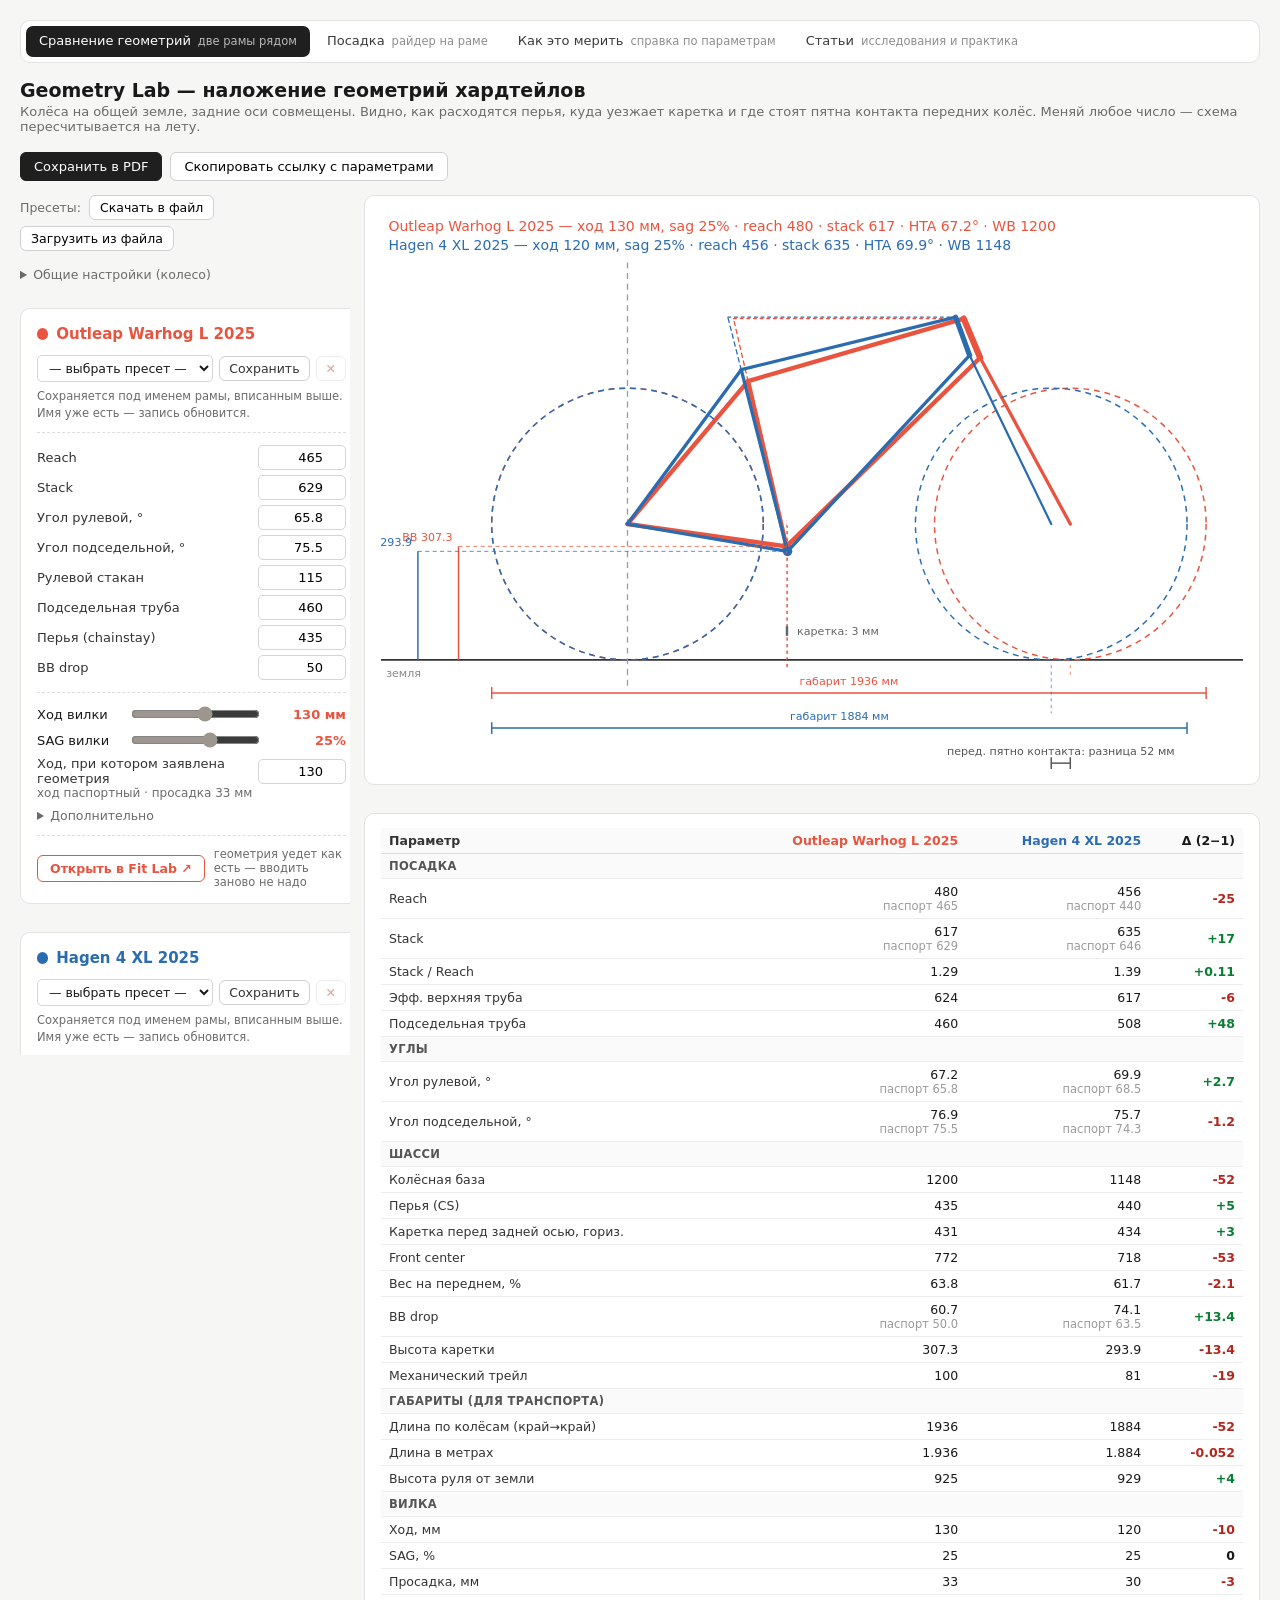
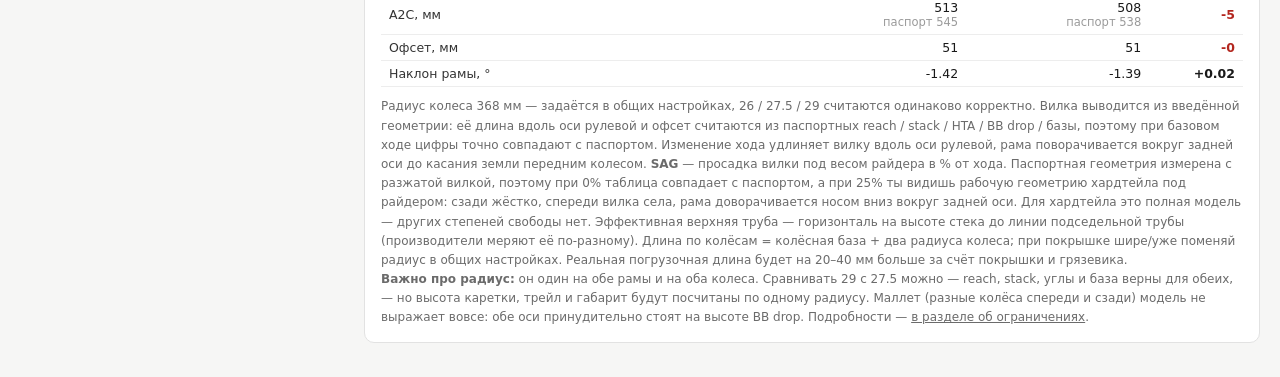
==== index.html @ b97e4235 "Add files via upload добавлен раздел статьи. первая статья — исследование с помощью клода по техника" ====
<!DOCTYPE html>
<html lang="ru">
<head>
<meta charset="utf-8">
<meta name="viewport" content="width=device-width, initial-scale=1">
<title>Geometry Lab — сравнение геометрий</title>
<style>
:root{
  --c1:#e8543f; --c2:#2b6cb0;
  --bd:#e2e2e2; --mut:#6b6b6b;
}
*{box-sizing:border-box}
body{font-family:-apple-system,system-ui,"Segoe UI",sans-serif;margin:0;padding:20px;background:#f6f6f5;color:#191919}
h1{font-size:19px;margin:0 0 3px}
.sub{color:var(--mut);font-size:13px;margin-bottom:18px}
.card{background:#fff;border:1px solid var(--bd);border-radius:10px;padding:14px 16px;margin-bottom:14px}

/* ---- раскладка ----
   <760      всё в одну колонку
   760–1159  две карточки ввода рядом, схема под ними
   >=1160    две панели: ввод слева, схема и таблица справа.
             clamp(330,25%,500) даёт ровно 25% в диапазоне ~1360–2040 px,
             ниже упирается в 330 (минимум для полей ввода), выше — в 500. */
.layout{display:grid;gap:14px;align-items:start}
.panel,.results{display:grid;gap:14px;align-content:start;min-width:0}
.cols{display:grid;grid-template-columns:1fr;gap:14px}
@media(min-width:760px){.cols{grid-template-columns:1fr 1fr}}
@media(min-width:1160px){
  .layout{grid-template-columns:clamp(330px,25%,500px) 1fr}
  .cols{grid-template-columns:1fr}
  .panel{position:sticky;top:20px;max-height:calc(100vh - 40px);overflow-y:auto;scrollbar-width:thin;padding-right:4px}
}
#chart svg{margin:0 auto}

.bikehead{display:flex;align-items:center;gap:8px;margin-bottom:10px}
.dotc{width:12px;height:12px;border-radius:50%}
.bikename{font-weight:650;font-size:15px;border:none;background:transparent;width:100%;padding:2px 0;color:inherit;font-family:inherit}
.bikename:focus{outline:none;border-bottom:1px solid var(--bd)}

.grid{display:grid;grid-template-columns:1fr auto;gap:5px 10px;align-items:center;font-size:13px}
.grid label{color:#333}
.grid input[type=number]{width:88px;padding:4px 7px;border:1px solid #d5d5d5;border-radius:5px;font-size:13px;text-align:right;font-family:inherit}
.grid input:focus{outline:2px solid rgba(0,0,0,.12);border-color:#aaa}

.travel{margin-top:12px;padding-top:11px;border-top:1px dashed #ddd}
.travel .row{display:flex;align-items:center;gap:10px;font-size:13px;margin-bottom:6px}
.travel input[type=range]{flex:1;accent-color:currentColor}
.tval{font-variant-numeric:tabular-nums;font-weight:650;min-width:74px;text-align:right}
.tdelta{font-size:12px;color:var(--mut);min-width:0}

/* ---- строка пресетов (одинаковая на обеих страницах) ---- */
.psbox{margin:0 0 12px;padding-bottom:11px;border-bottom:1px dashed #ddd}
.psrow{display:flex;gap:6px;align-items:center;flex-wrap:wrap}
.psrow select,.psrow .psname{padding:4px 7px;border:1px solid #d5d5d5;border-radius:5px;font-size:12.5px;
  font-family:inherit;background:#fff;color:#191919;min-width:0;flex:1 1 120px}
.psrow select:focus,.psrow .psname:focus{outline:2px solid rgba(0,0,0,.12);border-color:#aaa}
.psrow button{padding:4px 9px;color:#333;flex:0 0 auto}
.psrow .psdel{color:#b3261e;font-weight:600}
.psrow button:disabled,.psrow select:disabled,.psrow input:disabled{opacity:.42;cursor:not-allowed}
.pshint{font-size:11.5px;color:var(--mut);margin-top:6px;line-height:1.45}
.psbar{display:flex;gap:6px;align-items:center;flex-wrap:wrap;font-size:12.5px}
.psbar b{color:var(--mut);font-weight:500;margin-right:2px}
@media print{.psbox,.pshint,.psbar{display:none!important}}

.handoff{margin-top:12px;padding-top:11px;border-top:1px dashed #ddd;display:flex;gap:9px;align-items:center;flex-wrap:wrap}
.handoff .tofit{border-color:currentColor;color:currentColor;background:#fff;font-weight:600;padding:5px 12px}
.handoff .tofit:hover{background:#f4f4f3}
.handoff .hoff{font-size:11.5px;color:var(--mut);flex:1;min-width:0}
@media print{.handoff{display:none!important}}

details{margin-top:8px;font-size:13px}
summary{cursor:pointer;color:var(--mut);font-size:12.5px;user-select:none}
details .grid{margin-top:8px}

.presets{display:flex;gap:6px;flex-wrap:wrap;align-items:center;font-size:12.5px}
.presets b{color:var(--mut);font-weight:500;margin-right:2px}
button{font-family:inherit;font-size:12.5px;padding:4px 10px;border:1px solid #d0d0d0;background:#fff;border-radius:6px;cursor:pointer}
button:hover{background:#f2f2f2}

svg{width:100%;height:auto;display:block}

table{border-collapse:collapse;font-size:12.5px;width:100%;font-variant-numeric:tabular-nums}
th,td{border-bottom:1px solid #ededed;padding:5px 8px;text-align:right}
th:first-child,td:first-child{text-align:left;color:#333}
thead th{background:#fafafa;border-bottom:1px solid #ddd;font-weight:600}
.grp td{background:#fafafa;font-weight:600;text-align:left;color:#555;font-size:11.5px;letter-spacing:.03em;text-transform:uppercase}
.spec{color:#9a9a9a;font-size:11.5px}
.pos{color:#0a7d33}.neg{color:#b3261e}
.dcol{font-weight:600}
.note{font-size:12px;color:var(--mut);line-height:1.6;margin-top:10px}

.toolbar{display:flex;gap:8px;align-items:center;flex-wrap:wrap;margin:0 0 14px}
.toolbar button{padding:6px 13px;font-size:13px}
.toolbar .primary{background:#1f1f1f;color:#fff;border-color:#1f1f1f}
.toolbar .primary:hover{background:#333}
.toolbar .ok{color:#0a7d33;font-size:12.5px}
.printonly{display:none}

@media print{
  @page{ size:A4 landscape; margin:10mm }
  body{padding:0;background:#fff;font-size:11px}
  .toolbar,.presets,#inputs,details,.warn{display:none !important}
  .printonly{display:block}
  .layout{display:block}
  .panel{position:static;max-height:none;overflow:visible}
  #chart svg{max-width:100% !important}
  .card{border:none;padding:0;margin:0 0 10px;box-shadow:none}
  h1{font-size:15px}
  .sub{font-size:10px;margin-bottom:8px}
  #chart{page-break-inside:avoid}
  table{font-size:9.5px;page-break-inside:auto}
  tr{page-break-inside:avoid}
  thead{display:table-header-group}
  .note{font-size:8.5px}
  .prturl{font-size:8px;color:#999;word-break:break-all;margin-top:6px}
}
.warn{font-size:12.5px;color:#8a5a00;background:#fff8e6;border:1px solid #f0dfae;border-radius:6px;padding:8px 10px;margin-top:10px;display:none}

/* ---- общая навигация (одинаковая на всех трёх страницах) ---- */
.nav{display:flex;gap:4px;flex-wrap:wrap;align-items:center;background:#fff;border:1px solid var(--bd);
     border-radius:10px;padding:5px;margin:0 0 16px}
.nav a{display:flex;align-items:baseline;gap:7px;text-decoration:none;color:#3a3a3a;font-size:13px;
       padding:7px 13px;border-radius:7px;line-height:1.3;white-space:nowrap}
.nav a:hover{background:#f0f0ef}
.nav a[aria-current]{background:#1f1f1f;color:#fff}
.nav a[aria-current]:hover{background:#1f1f1f}
.nav a .nsub{font-size:11.5px;color:#8d8d8d}
.nav a[aria-current] .nsub{color:#b9b9b9}
@media(max-width:600px){.nav a .nsub{display:none}}
@media print{.nav{display:none!important}}
</style>

<script>
/* Отключить аналитику для себя: открыть любую страницу с #toggle-goatcounter.
   Обрабатываем здесь, а не в count.js: наши страницы переписывают хеш своим
   состоянием раньше, чем успевает догрузиться асинхронный count.js, и его
   собственная проверка переключателя до хеша уже не доживает. */
(function(){
  if (location.hash !== '#toggle-goatcounter') return;
  var off;
  try{
    off = localStorage.getItem('skipgc') !== 't';
    if (off) localStorage.setItem('skipgc','t'); else localStorage.removeItem('skipgc');
  }catch(e){ return; }
  try{ history.replaceState(null,'',location.pathname+location.search); }catch(e){ location.hash=''; }
  alert('Аналитика в этом браузере ' + (off ? 'ВЫКЛЮЧЕНА' : 'ВКЛЮЧЕНА') + '.');
})();
</script>
</head>
<body>

<nav class="nav">
  <a href="index.html" aria-current="page">Сравнение геометрий <span class="nsub">две рамы рядом</span></a>
  <a href="fit-lab.html">Посадка <span class="nsub">райдер на раме</span></a>
  <a href="help.html">Как это мерить <span class="nsub">справка по параметрам</span></a>
  <a href="articles.html">Статьи <span class="nsub">исследования и практика</span></a>
</nav>

<h1>Geometry Lab — наложение геометрий хардтейлов</h1>
<div class="sub">Колёса на общей земле, задние оси совмещены. Видно, как расходятся перья, куда уезжает каретка и где стоят пятна контакта передних колёс. Меняй любое число — схема пересчитывается на лету.</div>

<div class="toolbar">
  <button class="primary" onclick="doPrint()">Сохранить в PDF</button>
  <button onclick="copyLink()">Скопировать ссылку с параметрами</button>
  <span class="ok" id="copyok" style="visibility:hidden">ссылка скопирована</span>
</div>

<div class="printonly" id="printhead"></div>

<div class="layout">
<aside class="panel">

<div class="presets">
  <div class="psbar">
    <b>Пресеты:</b>
    <button onclick="psExport()">Скачать в файл</button>
    <button onclick="document.getElementById('psfile').click()">Загрузить из файла</button>
    <input type="file" id="psfile" accept=".json,application/json" style="display:none"
           onchange="if(this.files[0])psImport(this.files[0]);this.value=''">
    <span class="ok" id="psok" style="visibility:hidden"></span>
  </div>
</div>

<div class="cols" id="inputs"></div>

</aside>
<main class="results">

<div class="card"><div id="chart"></div></div>

<div class="card">
  <div id="table"></div>
  <div class="warn" id="warn"></div>
  <div class="note" id="note"></div>
</div>

</main>
</div>

<script>
/* Событие в GoatCounter. Скрипт грузится async и может не загрузиться вовсе
   (блокировщик), поэтому вызов всегда защищён и молча ничего не делает.
   no_session — чтобы считался каждый клик, а не первый за сессию. */
function track(name){
  try{
    if(window.goatcounter && window.goatcounter.count)
      window.goatcounter.count({path:name, event:true, no_session:true});
  }catch(e){}
}

/* ================= модель ================= */
const rad = d => d*Math.PI/180, deg = r => r*180/Math.PI;
const V = {
  add:(a,b)=>[a[0]+b[0],a[1]+b[1]],
  sub:(a,b)=>[a[0]-b[0],a[1]-b[1]],
  mul:(a,k)=>[a[0]*k,a[1]*k],
  len:a=>Math.hypot(a[0],a[1]),
  rot:(a,t)=>[a[0]*Math.cos(t)-a[1]*Math.sin(t), a[0]*Math.sin(t)+a[1]*Math.cos(t)]
};

const PRESETS = {
  B1:{name:"Outleap Warhog L 2025", reach:465, stack:629, hta:65.8, sta:75.5, ht:115, st:460, cs:435, bbDrop:50,  wb:1213, offset:null, travelRef:130, travel:130, sag:25, forkA2C:null, forkA2Cnew:null, forkOffsetNew:null},
  B2:{name:"Hagen 4 XL 2025",       reach:440, stack:645.5, hta:68.5, sta:74.3, ht:110, st:508, cs:440, bbDrop:63.5, wb:1159, offset:null, travelRef:120, travel:120, sag:25, forkA2C:null, forkA2Cnew:null, forkOffsetNew:null}
};

const state = {
  bikes:[ {...PRESETS.B1}, {...PRESETS.B2} ],
  wheelR: 368,          // радиус колеса 29" x 2.4
};

/*
  solve(b): строит раму по паспортным числам, затем пересчитывает под текущий ход вилки.
  Логика:
   1. Паспортная рама в системе каретки (BB = 0,0), передняя ось на высоте bbDrop.
   2. Из паспортных точек выводим фактическую вилку: составляющую вдоль оси рулевой (d)
      и офсет (o). Так мы не зависим от того, какую вилку ставил производитель.
   3. Изменение хода на Δ удлиняет вилку ВДОЛЬ оси рулевой: d' = d + Δ. Офсет не меняется.
   4. Поворачиваем всю раму вокруг задней оси так, чтобы передняя ось снова оказалась
      на той же высоте — то есть оба колеса стоят на земле.
   5. Из повёрнутых точек читаем фактические reach/stack/углы/drop.
*/
function solve(b){
  const hta = rad(b.hta), sta = rad(b.sta);
  const BB   = [0,0];
  const htTop= [b.reach, b.stack];
  const u    = [Math.cos(hta), -Math.sin(hta)];   // вниз-вперёд вдоль оси рулевой
  const p    = [Math.sin(hta),  Math.cos(hta)];   // перпендикуляр вперёд (офсет)
  const htBot= V.add(htTop, V.mul(u, b.ht));
  const rear = [-Math.sqrt(Math.max(b.cs*b.cs - b.bbDrop*b.bbDrop, 1)), b.bbDrop];
  const stTop= [-b.st*Math.cos(sta), b.st*Math.sin(sta)];

  // Паспортная передняя ось всегда лежит на высоте bbDrop (оба колеса на земле).
  // Не хватает одного числа: либо колёсная база, либо офсет вилки.
  //  - задана база  -> офсет выводим из неё;
  //  - базы нет     -> берём офсет (по умолчанию 44) и выводим базу.
  let front, dRef, oRef;
  if (b.wb) {
    front = [b.wb + rear[0], b.bbDrop];
    const fk = V.sub(front, htBot);
    dRef = fk[0]*u[0] + fk[1]*u[1];
    oRef = fk[0]*p[0] + fk[1]*p[1];
  } else {
    oRef = (b.offset!=null ? b.offset : 44);
    dRef = (b.bbDrop - htBot[1] - oRef*p[1]) / u[1];
    front = V.add(htBot, V.add(V.mul(u,dRef), V.mul(p,oRef)));
  }

  const a2cRef = Math.hypot(dRef, oRef);

  // новая вилка: смена хода + просадка (sag) под весом райдера.
  // Паспортная геометрия измерена с полностью разжатой вилкой -> при sag = 0 всё сходится с паспортом.
  const sagMM = b.travel * ((b.sag ?? 0)/100);
  /* Замена вилки. По умолчанию считаем, что A2C растёт 1:1 с ходом, а офсет не
     меняется — верно для «накрутил ход на той же вилке» и неверно при смене модели:
     у SID 120 A2C 513, у Pike 120 уже 531. Если заданы A2C обеих вилок, берём их
     РАЗНОСТЬ: dRef меряется от низа рулевого стакана, а A2C — от кольца короны,
     и неизвестная высота нижней чашки в разности сокращается. */
  const dA2C = (b.forkA2C!=null && b.forkA2Cnew!=null) ? (b.forkA2Cnew - b.forkA2C)
                                                       : (b.travel - b.travelRef);
  const oNew = (b.forkOffsetNew!=null) ? b.forkOffsetNew : oRef;
  const dNew = dRef + dA2C - sagMM;
  const fkNew = V.add(V.mul(u, dNew), V.mul(p, oNew));

  // поворот рамы вокруг задней оси до касания земли передним колесом
  const Wvec = V.add(V.sub(htBot, rear), fkNew);
  const theta = -Math.atan2(Wvec[1], Wvec[0]);      // > 0 => нос поднимается

  const R = t => q => V.add(rear, V.rot(V.sub(q, rear), t));
  const r = R(theta);
  const P = {
    BB:r(BB), htTop:r(htTop), htBot:r(htBot), stTop:r(stTop), rear:rear.slice(),
    front:V.add(rear, V.rot(Wvec, theta))
  };
  // фактические числа
  const htaNew = deg(Math.atan2(P.htTop[1]-P.htBot[1], P.htBot[0]-P.htTop[0]));
  const staNew = deg(Math.atan2(P.stTop[1]-P.BB[1], P.BB[0]-P.stTop[0]));
  const reach  = P.htTop[0]-P.BB[0];
  const stack  = P.htTop[1]-P.BB[1];
  const bbDrop = P.rear[1]-P.BB[1];
  const wb     = P.front[0]-P.rear[0];
  const bbH    = state.wheelR - bbDrop;
  const virt   = [P.BB[0] - stack/Math.tan(rad(staNew)), P.BB[1]+stack];
  const trail  = (state.wheelR/Math.tan(rad(htaNew))) - oNew/Math.sin(rad(htaNew));

  return {b, P, virt, theta:deg(theta),
    hta:htaNew, sta:staNew, reach, stack, bbDrop, wb, bbH, trail,
    ett: P.htTop[0]-virt[0],
    fc: Math.hypot(P.front[0]-P.BB[0], P.front[1]-P.BB[1]),
    cs: Math.hypot(P.rear[0]-P.BB[0], P.rear[1]-P.BB[1]),
    a2cRef, a2cNew: Math.hypot(dNew, oNew), offset:oNew, offsetRef:oRef, forkAxRef:dRef, dA2C, sagMM,
    ground: P.rear[1] - state.wheelR
  };
}

/* ================= отрисовка ================= */
function L(a,b,c,w,d){return `<line x1="${a[0].toFixed(1)}" y1="${(-a[1]).toFixed(1)}" x2="${b[0].toFixed(1)}" y2="${(-b[1]).toFixed(1)}" stroke="${c}" stroke-width="${w}" stroke-linecap="round"${d?` stroke-dasharray="${d}"`:''}/>`}
function C(p,r,c,w,d){return `<circle cx="${p[0].toFixed(1)}" cy="${(-p[1]).toFixed(1)}" r="${r}" fill="none" stroke="${c}" stroke-width="${w}"${d?` stroke-dasharray="${d}"`:''}/>`}
function Dt(p,c,r){return `<circle cx="${p[0].toFixed(1)}" cy="${(-p[1]).toFixed(1)}" r="${r}" fill="${c}"/>`}
function Tx(p,s,c,sz,an,extra){return `<text x="${p[0].toFixed(1)}" y="${(-p[1]).toFixed(1)}" fill="${c}" font-size="${sz}" text-anchor="${an||'middle'}" font-family="system-ui"${extra||''}>${s}</text>`}

function drawFrame(S, color, thin){
  const P = S.P, R = state.wheelR, W = thin?9:12;
  let s = '';
  s += C(P.rear, R, color, 4, "16 13");
  s += C(P.front, R, color, 4, "16 13");
  s += L(P.BB, P.rear, color, W);
  s += L(P.stTop, P.rear, color, W);
  s += L(P.BB, P.stTop, color, W);
  s += L(P.stTop, S.virt, color, 3.5, "12 10");
  s += L(P.stTop, P.htTop, color, W);
  s += L(S.virt, P.htTop, color, 3, "8 10");
  s += L(P.BB, P.htBot, color, W);
  s += L(P.htBot, P.htTop, color, W+5);
  s += L(P.htBot, P.front, color, W-3);
  s += Dt(P.BB, color, 13);
  return s;
}

function render(){
  const S = state.bikes.map(solve);
  const colors = ["var(--c1)","var(--c2)"];
  const hex = ["#e8543f","#2b6cb0"];

  // приводим к общей системе: земля = 0, ЗАДНЯЯ ОСЬ на x = 0
  const shifted = S.map(s=>{
    const dx = -s.P.rear[0], dy = -s.ground;
    const mv = q => [q[0]+dx, q[1]+dy];
    return {...s, P:Object.fromEntries(Object.entries(s.P).map(([k,v])=>[k,mv(v)])), virt:mv(s.virt)};
  });

  // границы
  let minX=1e9,maxX=-1e9,maxY=-1e9;
  shifted.forEach(s=>{
    minX=Math.min(minX,s.P.rear[0]-state.wheelR);
    maxX=Math.max(maxX,s.P.front[0]+state.wheelR);
    maxY=Math.max(maxY,s.P.htTop[1]+120, s.virt[1]+120);
  });
  const padL=300, padR=100, padT=170, padB=300;
  const vbX=minX-padL, vbW=(maxX-minX)+padL+padR;
  const vbY=-(maxY+padT), vbH=(maxY)+padT+padB;
  const R = state.wheelR;

  let g = '';
  // земля
  g += `<line x1="${vbX}" y1="0" x2="${vbX+vbW}" y2="0" stroke="#333" stroke-width="5"/>`;
  g += `<text x="${vbX+14}" y="46" font-size="30" font-family="system-ui" fill="#888">земля</text>`;
  // вертикаль через совмещённую заднюю ось
  g += `<line x1="0" y1="70" x2="0" y2="${vbY+padT-40}" stroke="#9b9b9b" stroke-width="3.5" stroke-dasharray="16 13"/>`;

  shifted.forEach((s,i)=> g += drawFrame(s, hex[i], i>0));

  // вертикали кареток + подписи смещения каретки от задней оси
  shifted.forEach((s,i)=>{
    const bx = s.P.BB[0];
    g += `<line x1="${bx.toFixed(1)}" y1="20" x2="${bx.toFixed(1)}" y2="${-(s.P.BB[1]+70)}" stroke="${hex[i]}" stroke-width="2.5" stroke-dasharray="9 9" opacity=".75"/>`;
  });

  // выноски высоты каретки (слева от заднего колеса)
  let xo = -R-90;
  shifted.forEach((s,i)=>{
    g += `<line x1="${xo}" y1="0" x2="${xo}" y2="${-s.bbH}" stroke="${hex[i]}" stroke-width="4"/>`;
    g += `<line x1="${xo}" y1="${-s.bbH}" x2="${(s.P.BB[0]).toFixed(1)}" y2="${-s.bbH}" stroke="${hex[i]}" stroke-width="2.5" stroke-dasharray="11 9" opacity=".8"/>`;
    g += Tx([xo-16, s.bbH+14], `BB ${s.bbH.toFixed(1)}`, hex[i], 30, "end");
    xo -= 110;
  });

  /* ---- габаритные линейки под землёй ---- */
  function ruler(y, x1, x2, color, label){
    const t = 16;
    return `<line x1="${x1.toFixed(1)}" y1="${-y}" x2="${x2.toFixed(1)}" y2="${-y}" stroke="${color}" stroke-width="4"/>`
         + `<line x1="${x1.toFixed(1)}" y1="${-y+t}" x2="${x1.toFixed(1)}" y2="${-y-t}" stroke="${color}" stroke-width="4"/>`
         + `<line x1="${x2.toFixed(1)}" y1="${-y+t}" x2="${x2.toFixed(1)}" y2="${-y-t}" stroke="${color}" stroke-width="4"/>`
         + Tx([(x1+x2)/2, y+22], label, color, 30);
  }
  shifted.forEach((s,i)=>{
    const y = -(90 + i*95);          // ниже линии земли
    const x1 = s.P.rear[0]-R, x2 = s.P.front[0]+R;
    g += ruler(y, x1, x2, hex[i], `габарит ${(x2-x1).toFixed(0)} мм`);
    // точка контакта переднего колеса
    g += `<line x1="${s.P.front[0].toFixed(1)}" y1="14" x2="${s.P.front[0].toFixed(1)}" y2="${-y-40}" stroke="${hex[i]}" stroke-width="2.5" stroke-dasharray="9 9" opacity=".7"/>`;
  });
  // разница пятен контакта переднего колеса
  if(shifted.length===2){
    const dxf = shifted[1].P.front[0]-shifted[0].P.front[0];
    if(Math.abs(dxf)>0.5){
      const y = -(90+2*95);
      const a = Math.min(shifted[0].P.front[0], shifted[1].P.front[0]);
      const b = Math.max(shifted[0].P.front[0], shifted[1].P.front[0]);
      g += ruler(y, a, b, "#555", `перед. пятно контакта: разница ${Math.abs(dxf).toFixed(0)} мм`);
    }
    // разница положения кареток — над землёй, подпись справа от правой вертикали
    const dxb = shifted[1].P.BB[0]-shifted[0].P.BB[0];
    if(Math.abs(dxb)>0.5){
      const a = Math.min(shifted[0].P.BB[0], shifted[1].P.BB[0]);
      const b = Math.max(shifted[0].P.BB[0], shifted[1].P.BB[0]);
      const y = 78, t = 13;
      g += `<line x1="${a.toFixed(1)}" y1="${-y}" x2="${b.toFixed(1)}" y2="${-y}" stroke="#666" stroke-width="3.5"/>`;
      g += `<line x1="${a.toFixed(1)}" y1="${-y+t}" x2="${a.toFixed(1)}" y2="${-y-t}" stroke="#666" stroke-width="3.5"/>`;
      g += `<line x1="${b.toFixed(1)}" y1="${-y+t}" x2="${b.toFixed(1)}" y2="${-y-t}" stroke="#666" stroke-width="3.5"/>`;
      g += Tx([b+26, y-11], `каретка: ${Math.abs(dxb).toFixed(0)} мм`, "#666", 30, "start");
    }
  }

  // заголовки
  let head = '';
  shifted.forEach((s,i)=>{
    const b = s.b;
    head += `<text x="${vbX+20}" y="${vbY+56+i*52}" font-size="38" font-family="system-ui" fill="${hex[i]}">`
          + `${esc(b.name)} — ход ${b.travel} мм, sag ${b.sag ?? 0}% · reach ${s.reach.toFixed(0)} · stack ${s.stack.toFixed(0)} · HTA ${s.hta.toFixed(1)}° · WB ${s.wb.toFixed(0)}</text>`;
  });

  // ограничиваем высоту схемы, чтобы при раскладке «ввод слева, схема справа»
  // она целиком помещалась в экран рядом с полями
  const ratio = (vbW/vbH).toFixed(3);
  document.getElementById('chart').innerHTML =
    `<svg viewBox="${vbX.toFixed(0)} ${vbY.toFixed(0)} ${vbW.toFixed(0)} ${vbH.toFixed(0)}" xmlns="http://www.w3.org/2000/svg"`
    + ` style="width:100%;height:auto;max-width:calc(80vh * ${ratio})">${head}${g}</svg>`;

  buildTable(S);
  syncHash();
}

/* ================= таблица ================= */
const ROWS = [
  ["__g","Посадка"],
  ["Reach",        s=>s.reach,  s=>s.b.reach, 0],
  ["Stack",        s=>s.stack,  s=>s.b.stack, 0],
  ["Stack / Reach",s=>s.stack/s.reach, null, 2],
  ["Эфф. верхняя труба", s=>s.ett, null, 0],
  ["Подседельная труба", s=>s.b.st, null, 0],
  ["__g","Углы"],
  ["Угол рулевой, °",     s=>s.hta, s=>s.b.hta, 1],
  ["Угол подседельной, °",s=>s.sta, s=>s.b.sta, 1],
  ["__g","Шасси"],
  ["Колёсная база",  s=>s.wb, null, 0],
  ["Перья (CS)",     s=>s.cs, null, 0],
  ["Каретка перед задней осью, гориз.", s=>s.P.BB[0]-s.P.rear[0], null, 0],
  ["Front center",   s=>s.fc, null, 0],
  ["Вес на переднем, %", s=>100*(1-s.cs/s.wb), null, 1],
  ["BB drop",        s=>s.bbDrop, s=>s.b.bbDrop, 1],
  ["Высота каретки", s=>s.bbH, null, 1],
  ["Механический трейл", s=>s.trail, null, 0],
  ["__g","Габариты (для транспорта)"],
  ["Длина по колёсам (край→край)", s=>s.wb + 2*state.wheelR, null, 0],
  ["Длина в метрах", s=>(s.wb + 2*state.wheelR)/1000, null, 3],
  ["Высота руля от земли", s=>s.stack + s.bbH, null, 0],
  ["__g","Вилка"],
  ["Ход, мм",      s=>s.b.travel, s=>s.b.travelRef, 0],
  ["SAG, %",       s=>s.b.sag ?? 0, null, 0],
  ["Просадка, мм", s=>s.sagMM, null, 0],
  ["A2C, мм",      s=>s.a2cNew, s=>s.a2cRef, 0],
  ["Офсет, мм",    s=>s.offset, s=>s.offsetRef, 0],
  ["Наклон рамы, °", s=>s.theta, null, 2],
];

function buildTable(S){
  const names = S.map(s=>esc(s.b.name));
  let t = `<table><thead><tr><th>Параметр</th>
      <th style="color:#e8543f">${names[0]}</th>
      <th style="color:#2b6cb0">${names[1]}</th>
      <th>Δ (2−1)</th></tr></thead><tbody>`;
  for(const row of ROWS){
    if(row[0]==="__g"){ t += `<tr class="grp"><td colspan="4">${row[1]}</td></tr>`; continue; }
    const [n, f, fSpec, dec] = row;
    const v = S.map(f);
    const cells = S.map((s,i)=>{
      const spec = fSpec ? fSpec(s) : null;
      const changed = spec!=null && Math.abs(spec - v[i]) > 0.05;
      return `<td>${v[i].toFixed(dec)}${changed?`<div class="spec">паспорт ${(+spec).toFixed(dec)}</div>`:''}</td>`;
    }).join('');
    const d = v[1]-v[0];
    const cls = Math.abs(d)<0.05 ? '' : (d>0?'pos':'neg');
    t += `<tr><td>${n}</td>${cells}<td class="dcol ${cls}">${d>0?'+':''}${d.toFixed(dec)}</td></tr>`;
  }
  t += '</tbody></table>';
  document.getElementById('table').innerHTML = t;

  // предупреждение о сильном отходе от паспорта
  const big = S.filter(s=>Math.abs(s.b.travel-s.b.travelRef)>0).map((s,i)=>s);
  const w = document.getElementById('warn');
  const msgs = S.filter(s=>Math.abs(s.b.travel-s.b.travelRef)>30)
                .map(s=>`«${esc(s.b.name)}»: ход отличается от паспортного на ${(s.b.travel-s.b.travelRef>0?'+':'')}${(s.b.travel-s.b.travelRef).toFixed(0)} мм`);
  if(msgs.length){ w.style.display='block'; w.innerHTML = msgs.join('<br>') + '<br>Геометрия пересчитана корректно, но такая вилка может не влезть в раму и аннулировать гарантию.'; }
  else w.style.display='none';

  document.getElementById('note').innerHTML =
   `Радиус колеса ${state.wheelR} мм — задаётся в общих настройках, 26 / 27.5 / 29 считаются одинаково корректно. Вилка выводится из введённой геометрии: её длина вдоль оси рулевой и офсет считаются из паспортных reach / stack / HTA / BB drop / базы,
    поэтому при базовом ходе цифры точно совпадают с паспортом. Изменение хода удлиняет вилку вдоль оси рулевой, рама поворачивается вокруг задней оси до касания земли передним колесом.
    <b>SAG</b> — просадка вилки под весом райдера в % от хода. Паспортная геометрия измерена с разжатой вилкой, поэтому при 0% таблица совпадает с паспортом,
    а при 25% ты видишь рабочую геометрию хардтейла под райдером: сзади жёстко, спереди вилка села, рама доворачивается носом вниз вокруг задней оси.
    Для хардтейла это полная модель — других степеней свободы нет. Эффективная верхняя труба — горизонталь на высоте стека до линии подседельной трубы (производители меряют её по-разному).
    Длина по колёсам = колёсная база + два радиуса колеса; при покрышке шире/уже поменяй радиус в общих настройках. Реальная погрузочная длина будет на 20–40 мм больше за счёт покрышки и грязевика.
    <br><b>Важно про радиус:</b> он один на обе рамы и на оба колеса. Сравнивать 29 с 27.5 можно — reach, stack, углы и база верны для обеих, — но высота каретки, трейл и габарит будут посчитаны по одному радиусу. Маллет (разные колёса спереди и сзади) модель не выражает вовсе: обе оси принудительно стоят на высоте BB drop. Подробности — <a href="help.html#limits" style="color:inherit">в разделе об ограничениях</a>.`;
}

/* ================= интерфейс ================= */
const FIELDS = [
  ["reach","Reach",1],["stack","Stack",1],
  ["hta","Угол рулевой, °",0.1],["sta","Угол подседельной, °",0.1],
  ["ht","Рулевой стакан",1],["st","Подседельная труба",1],
  ["cs","Перья (chainstay)",1],["bbDrop","BB drop",0.5],
];
const ADV = [["wb","Колёсная база (если знаешь)",1],["offset","Офсет вилки (если базы нет)",1],
  ["forkA2C","A2C штатной вилки",1],["forkA2Cnew","A2C новой вилки",1],["forkOffsetNew","Офсет новой вилки",1]];

function esc(s){return String(s).replace(/[<>&"]/g,c=>({'<':'&lt;','>':'&gt;','&':'&amp;','"':'&quot;'}[c]))}

function buildInputs(){
  const host = document.getElementById('inputs');
  host.innerHTML = state.bikes.map((b,i)=>`
   <div class="card" style="color:${i?'var(--c2)':'var(--c1)'}">
     <div class="bikehead">
       <div class="dotc" style="background:currentColor"></div>
       <input class="bikename" data-i="${i}" data-k="name" value="${esc(b.name)}">
     </div>
     ${psRowHTML('geo',i,'Сохраняется под именем рамы, вписанным выше. Имя уже есть — запись обновится.')}
     <div class="grid" style="color:#191919">
       ${FIELDS.map(([k,l,st])=>`<label>${l}</label><input type="number" step="${st}" data-i="${i}" data-k="${k}" value="${b[k]}">`).join('')}
     </div>
     <div class="travel">
       <div class="row">
         <span style="color:#191919;min-width:82px">Ход вилки</span>
         <input type="range" min="60" max="180" step="5" data-i="${i}" data-k="travel" value="${b.travel}">
         <span class="tval" id="tv${i}">${b.travel} мм</span>
       </div>
       <div class="row">
         <span style="color:#191919;min-width:82px">SAG вилки</span>
         <input type="range" min="0" max="40" step="1" data-i="${i}" data-k="sag" value="${b.sag}">
         <span class="tval" id="sv${i}">${b.sag}%</span>
       </div>
       <div class="grid" style="color:#191919">
         <label>Ход, при котором заявлена геометрия</label>
         <input type="number" step="5" data-i="${i}" data-k="travelRef" value="${b.travelRef}">
       </div>
       <div class="tdelta" id="td${i}"></div>
     </div>
     <details>
       <summary>Дополнительно</summary>
       <div class="grid" style="color:#191919">
         ${ADV.map(([k,l,st])=>`<label>${l}</label><input type="number" step="${st}" data-i="${i}" data-k="${k}" value="${b[k]??''}" placeholder="авто">`).join('')}
       </div>
     </details>
     <div class="handoff">
       <button class="tofit" onclick="openInFit(${i})">Открыть в Fit Lab ↗</button>
       <span class="hoff">геометрия уедет как есть — вводить заново не надо</span>
     </div>
   </div>`).join('');

  host.querySelectorAll('input').forEach(el=>{
    el.addEventListener('input', e=>{
      const i=+el.dataset.i, k=el.dataset.k;
      if(k==='name') state.bikes[i].name = el.value;
      else if(el.value==='') state.bikes[i][k] = null;
      else state.bikes[i][k] = parseFloat(el.value);
      if(k==='travel') document.getElementById('tv'+i).textContent = el.value+' мм';
      if(k==='sag')    document.getElementById('sv'+i).textContent = el.value+'%';
      render(); updateTravelNotes();
    });
  });
  updateTravelNotes();
  psRefresh();
}

function updateTravelNotes(){
  state.bikes.forEach((b,i)=>{
    const d = b.travel - b.travelRef;
    const parts = [];
    parts.push(d===0 ? 'ход паспортный' : `ход ${d>0?'+':''}${d} мм от паспортного (${b.travelRef})`);
    parts.push(b.sag ? `просадка ${(b.travel*b.sag/100).toFixed(0)} мм` : 'без просадки = паспортная геометрия');
    document.getElementById('td'+i).textContent = parts.join(' · ');
  });
}


/* ==================== пресеты ====================
   Один ключ в localStorage, один блоб, три вида: geo / ck / body.
   Имя пресета — это ключ в объекте, поэтому сохранение под существующим
   именем и есть обновление записи. Всё в try/catch: на file:// хранилище
   может быть запрещено — тогда строки пресетов гаснут, а страница живёт.
   Списки ключей одинаковы на обеих страницах, чтобы импорт с одной не
   выбрасывал пресеты, которые нужны другой. */
const PS_KEY='bikelab.presets.v1';
const PKEYS={
  geo :['reach','stack','hta','sta','ht','st','cs','bbDrop','wb','offset','travelRef','travel','sag','wheelR','forkA2C','forkA2Cnew','forkOffsetNew'],
  ck  :['headsetStack','spacers','stemClampH','stemLen','stemAngle','stemFlip','barRise','barWidth',
        'backsweep','upsweep','barRoll','gripInset','riserBendHalf','crank','qFactor','postOffset','railPos'],
  body:['height','inseam','shoulderW','armLen','hipW','femurPct','ankleH','soleThk','wristGrip','hipAbove',
        'hipFwd','torso','kneeTarget','radMult','pedalUp','pedalBack']
};
/* всё, что приходит извне, просеиваем по белому списку и приводим к числу или null */
function psPick(kind,src){
  const o={};
  (PKEYS[kind]||[]).forEach(k=>{
    const v=src[k];
    if(v===undefined||v===null||v==='') { o[k]=null; return; }
    const n=typeof v==='number'?v:parseFloat(v);
    o[k]=isFinite(n)?n:null;
  });
  return o;
}
const PS={
  ok:(()=>{ try{ localStorage.setItem('__ps','1'); localStorage.removeItem('__ps'); return true; }catch(e){ return false; } })(),
  read(){ if(!PS.ok) return {}; try{ return JSON.parse(localStorage.getItem(PS_KEY))||{}; }catch(e){ return {}; } },
  write(o){ if(!PS.ok) return false; try{ localStorage.setItem(PS_KEY,JSON.stringify(o)); return true; }catch(e){ return false; } },
  list(kind){ return Object.keys(PS.read()[kind]||{}).sort((a,b)=>a.localeCompare(b,'ru')); },
  get(kind,name){ return (PS.read()[kind]||{})[name]||null; },
  save(kind,name,data){ const o=PS.read(); (o[kind]=o[kind]||{})[name]=data; return PS.write(o); },
  del(kind,name){ const o=PS.read(); if(o[kind]) delete o[kind][name]; return PS.write(o); },
  merge(inc){
    if(!inc||typeof inc!=='object') return false;
    const o=PS.read(); let n=0;
    Object.keys(PKEYS).forEach(kind=>{
      const src=inc[kind]; if(!src||typeof src!=='object') return;
      o[kind]=o[kind]||{};
      Object.entries(src).forEach(([name,v])=>{ if(v&&typeof v==='object'&&name.trim()){ o[kind][name]=psPick(kind,v); n++; } });
    });
    return n>0 && PS.write(o) ? n : false;
  }
};

// встроенные — только для чтения, удалить нельзя
const BUILTIN={
  geo: Object.fromEntries(Object.values(PRESETS).map(b=>[b.name, psPick('geo',{...b,wheelR:368})])),
  ck:{}, body:{}
};

const psSel={};                                   // что выбрано в каждой строке: 'b:имя' | 'u:имя' | ''
const psKey=(kind,slot)=>kind+(slot==null?'':slot);

function psOptions(kind,cur){
  const opt=(v,l)=>`<option value="${esc(v)}"${v===cur?' selected':''}>${esc(l)}</option>`;
  const bi=Object.keys(BUILTIN[kind]||{}), my=PS.list(kind);
  let h=opt('','— выбрать пресет —');
  if(bi.length) h+=`<optgroup label="Встроенные">${bi.map(n=>opt('b:'+n,n)).join('')}</optgroup>`;
  if(my.length) h+=`<optgroup label="Мои">${my.map(n=>opt('u:'+n,n)).join('')}</optgroup>`;
  return h;
}
function psRowHTML(kind,slot,hint){
  return `<div class="psbox"><div class="psrow" data-kind="${kind}"${slot==null?'':` data-slot="${slot}"`}>
      <select class="pssel" aria-label="Пресет"></select>
      <button class="pssave" type="button">Сохранить</button>
      <button class="psdel" type="button" title="Удалить пресет" disabled>✕</button>
    </div>${hint?`<div class="pshint">${hint}</div>`:''}</div>`;
}
/* Перерисовка списков. Вызывается после каждого buildInputs(), потому что
   тот сносит разметку карточек вместе со строками пресетов. */
function psRefresh(){
  document.querySelectorAll('.psrow').forEach(row=>{
    const kind=row.dataset.kind, k=psKey(kind,row.dataset.slot), cur=psSel[k]||'';
    const sel=row.querySelector('.pssel'), del=row.querySelector('.psdel'), save=row.querySelector('.pssave');
    sel.innerHTML=psOptions(kind,cur);
    const nm=row.querySelector('.psname');
    if(nm && cur) nm.value=cur.slice(2);
    del.disabled=!(cur.slice(0,2)==='u:');
    if(!PS.ok){ sel.disabled=true; save.disabled=true; del.disabled=true; }
  });
}
function psToast(msg,bad){
  const el=document.getElementById('psok'); if(!el) return;
  el.textContent=msg; el.style.color=bad?'#b3261e':'#0a7d33'; el.style.visibility='visible';
  clearTimeout(psToast._t); psToast._t=setTimeout(()=>el.style.visibility='hidden',2600);
}
function psExport(){
  const blob=new Blob([JSON.stringify({app:'bikelab',v:1,...PS.read()},null,1)],{type:'application/json'});
  const a=document.createElement('a');
  a.href=URL.createObjectURL(blob);
  a.download='bike-presets-'+new Date().toISOString().slice(0,10)+'.json';
  document.body.appendChild(a); a.click(); a.remove();
  setTimeout(()=>URL.revokeObjectURL(a.href),1000);
  track('preset-export'); psToast('файл скачан');
}
function psImport(file){
  const r=new FileReader();
  r.onload=()=>{ let n=false; try{ n=PS.merge(JSON.parse(r.result)); }catch(e){}
    if(n){ psRefresh(); track('preset-import'); psToast(`загружено пресетов: ${n}`); }
    else psToast('не похоже на файл пресетов',true); };
  r.onerror=()=>psToast('не смог прочитать файл',true);
  r.readAsText(file);
}

/* ---- то, что своё на каждой странице ---- */
function psCollect(kind,slot){                    // текущее состояние -> пресет
  return psPick('geo',{...state.bikes[+slot], wheelR:state.wheelR});
}
function psApply(kind,slot,d,name){               // пресет -> состояние
  const i=+slot, b={...state.bikes[i]};
  PKEYS.geo.forEach(k=>{ if(k!=='wheelR') b[k]=d[k]; });
  b.name=name;
  state.bikes[i]=b;
  if(d.wheelR) state.wheelR=d.wheelR;
  buildInputs();
  const wr=document.getElementById('wr'); if(wr) wr.value=state.wheelR;
  render();
}
function psNameFor(row){                          // имя пресета = имя рамы в карточке
  return (state.bikes[+row.dataset.slot].name||'').trim();
}

/* ---- обработчики: делегированные, чтобы пережить перестройку карточек ---- */
document.addEventListener('change',e=>{
  const sel=e.target.closest&&e.target.closest('.pssel'); if(!sel) return;
  const row=sel.closest('.psrow'), kind=row.dataset.kind, slot=row.dataset.slot, v=sel.value;
  psSel[psKey(kind,slot)]=v;
  if(!v){ psRefresh(); return; }
  const name=v.slice(2);
  const data=(v.slice(0,2)==='b:'?BUILTIN[kind]:(PS.read()[kind]||{}))[name];
  if(!data){ psToast('пресет не найден',true); return; }
  psApply(kind,slot,psPick(kind,data),name);
  psRefresh(); track('preset-load-'+kind); psToast('загружен: '+name);
});
document.addEventListener('click',e=>{
  const t=e.target; if(!t.closest) return;
  const save=t.closest('.pssave'), del=t.closest('.psdel');
  if(save){
    const row=save.closest('.psrow'), kind=row.dataset.kind, slot=row.dataset.slot;
    const name=psNameFor(row);
    if(!name){ psToast('сначала впиши имя',true); return; }
    if(!PS.save(kind,name,psCollect(kind,slot))){ psToast('не удалось сохранить',true); return; }
    psSel[psKey(kind,slot)]='u:'+name;
    psRefresh(); track('preset-save-'+kind); psToast('сохранено: '+name);
  } else if(del){
    const row=del.closest('.psrow'), kind=row.dataset.kind, slot=row.dataset.slot;
    const cur=psSel[psKey(kind,slot)]||'';
    if(cur.slice(0,2)!=='u:') return;
    const name=cur.slice(2);
    if(!confirm(`Удалить пресет «${name}»?`)) return;
    PS.del(kind,name); psSel[psKey(kind,slot)]='';
    psRefresh(); track('preset-delete-'+kind); psToast('удалён: '+name);
  }
});
// другая вкладка изменила пресеты — подхватываем список
window.addEventListener('storage',e=>{ if(e.key===PS_KEY) psRefresh(); });

/* ============ передача геометрии в Fit Lab ============
   Fit Lab читает состояние из хэша вида
     #w=<радиус колеса>&n=<имя>&f=reach~stack~hta~sta~ht~st~cs~bbDrop~wb~travelRef~travel~sag
   Ключи c/b/t (кокпит, тело, посадка) не передаём — там останутся дефолты Fit Lab.
   Важно: солвер Fit Lab строит вилку из колёсной базы, поэтому если база не задана
   руками, считаем её из офсета ровно так же, как solve() делает это здесь. */
const FITKEYS = ['reach','stack','hta','sta','ht','st','cs','bbDrop','wb','travelRef','travel','sag'];

function passportWB(b){
  if(b.wb) return b.wb;
  const hta = rad(b.hta);
  const u = [Math.cos(hta), -Math.sin(hta)];
  const p = [Math.sin(hta),  Math.cos(hta)];
  const htBot = [b.reach + u[0]*b.ht, b.stack + u[1]*b.ht];
  const rearX = -Math.sqrt(Math.max(b.cs*b.cs - b.bbDrop*b.bbDrop, 1));
  const o = (b.offset!=null ? b.offset : 44);
  const d = (b.bbDrop - htBot[1] - o*p[1]) / u[1];
  return (htBot[0] + u[0]*d + p[0]*o) - rearX;
}

function fitLabLink(i){
  const b = state.bikes[i];
  const wb = passportWB(b);
  const f = FITKEYS.map(k => k==='wb' ? +wb.toFixed(1) : (b[k]==null?'':b[k])).join('~');
  return `fit-lab.html#w=${state.wheelR}&n=${encodeURIComponent(b.name||'Bike '+(i+1))}&f=${f}`;
}

function openInFit(i){
  track('geo-open-fitlab');
  window.open(fitLabLink(i), '_blank', 'noopener');
}

/* ================= сохранение состояния в ссылку ================= */
const HKEYS = ['reach','stack','hta','sta','ht','st','cs','bbDrop','wb','offset','travelRef','travel','sag','forkA2C','forkA2Cnew','forkOffsetNew'];

function stateToHash(){
  const enc = state.bikes.map(b =>
    [encodeURIComponent(b.name), ...HKEYS.map(k => b[k]==null||b[k]===''?'':b[k])].join('~')
  ).join('!');
  return `#w=${state.wheelR}&b=${enc}`;
}

function hashToState(){
  const h = location.hash.replace(/^#/,'');
  if(!h) return false;
  try{
    const q = {};
    h.split('&').forEach(pair=>{ const i=pair.indexOf('='); q[pair.slice(0,i)] = pair.slice(i+1); });
    if(q.w) state.wheelR = parseFloat(q.w) || 368;
    if(!q.b) return false;
    const bikes = q.b.split('!').slice(0,2).map(chunk=>{
      const p = chunk.split('~');
      const b = { name: decodeURIComponent(p[0] || 'Bike') };
      HKEYS.forEach((k,i)=>{
        const v = p[i+1];
        b[k] = (v===undefined || v==='') ? null : parseFloat(v);
      });
      // обязательные поля — если пусто, подставляем из первого пресета
      HKEYS.forEach(k=>{ if(b[k]==null && !['wb','offset','forkA2C','forkA2Cnew','forkOffsetNew'].includes(k)) b[k] = PRESETS.B1[k]; });
      return b;
    });
    if(bikes.length===2){ state.bikes = bikes; return true; }
  }catch(e){ console.warn('не смог разобрать ссылку', e); }
  return false;
}

function syncHash(){
  // На file:// некоторые браузеры запрещают replaceState — тогда просто молчим,
  // кнопка «скопировать ссылку» всё равно собирает адрес из состояния.
  try{
    const h = stateToHash();
    if(location.hash !== h) history.replaceState(null, '', h);
  }catch(e){}
}

function currentLink(){
  return location.href.split('#')[0] + stateToHash();
}

function copyLink(){
  track('geo-copy-link');
  const url = currentLink();
  const done = ()=>{
    const el = document.getElementById('copyok');
    el.style.visibility='visible';
    clearTimeout(copyLink._t);
    copyLink._t = setTimeout(()=>el.style.visibility='hidden', 2200);
  };
  if(navigator.clipboard && window.isSecureContext){
    navigator.clipboard.writeText(url).then(done, ()=>fallback(url, done));
  } else fallback(url, done);
}
function fallback(text, done){
  const ta = document.createElement('textarea');
  ta.value = text; ta.style.position='fixed'; ta.style.opacity='0';
  document.body.appendChild(ta); ta.select();
  try{ document.execCommand('copy'); done(); }
  catch(e){ prompt('Скопируй ссылку вручную:', text); }
  document.body.removeChild(ta);
}

/* ================= печать ================= */
function doPrint(){
  track('geo-pdf');
  const S = state.bikes.map(solve);
  document.getElementById('printhead').innerHTML =
    `<div style="font-size:11px;margin:0 0 8px">` +
    S.map((s,i)=>`<b style="color:${i?'#2b6cb0':'#e8543f'}">${esc(s.b.name)}</b> — ход ${s.b.travel} мм, sag ${s.b.sag ?? 0}% (просадка ${s.sagMM.toFixed(0)} мм), колесо R${state.wheelR}`).join(' &nbsp;·&nbsp; ') +
    `</div><div class="prturl">${esc(currentLink())}</div>`;
  window.print();
}

/* Радиусы посчитаны как BSD/2 + высота покрышки над ободом; 29"×2.4 = 368 —
   та же калибровка, что была зашита раньше, просто продлённая на 27.5 и 26. */
const WHEEL_HINT = (()=>{
  const rows=[['2.1–2.2',327,343,362],['2.4',337,349,368],['2.6',343,356,375],['2.8','—',362,381]];
  const c='padding:2px 13px 2px 0;border:none;text-align:right';
  return 'Радиус накачанного колеса вместе с покрышкой. 26 / 27.5 / 29 модель считает одинаково корректно — важно только задать правильное число.'
   + '<table style="width:auto;margin:8px 0 6px;font-size:11.5px;border-collapse:collapse">'
   + `<tr><td style="${c};text-align:left;color:#999">покрышка</td>`
   + ['26"','27.5"','29"'].map(h=>`<td style="${c};color:#999">${h}</td>`).join('') + '</tr>'
   + rows.map(r=>`<tr><td style="${c};text-align:left">${r[0]}</td>`
       + r.slice(1).map(v=>`<td style="${c};font-variant-numeric:tabular-nums">${v}</td>`).join('') + '</tr>').join('')
   + '</table>'
   + 'Точнее — обмерь покрышку ниткой по кругу и подели на 6.28. Значение одно на обе рамы и на оба колеса.';
})();

// глобальные настройки колеса
(function(){
  const d = document.createElement('details');
  d.innerHTML = `<summary style="margin:-6px 0 12px">Общие настройки (колесо)</summary>
    <div class="card" style="margin-top:8px"><div class="grid" style="max-width:340px">
      <label>Радиус колеса, мм</label><input type="number" step="1" id="wr" value="${state.wheelR}">
    </div>
    <div class="note">${WHEEL_HINT}</div></div>`;
  document.querySelector('.presets').after(d);
  d.querySelector('#wr').addEventListener('input',e=>{ state.wheelR = parseFloat(e.target.value)||368; render(); });
})();

// восстановление из ссылки при загрузке
hashToState();
const wrEl = document.getElementById('wr');
if(wrEl) wrEl.value = state.wheelR;

buildInputs();
render();

// переход по другой ссылке в том же окне
window.addEventListener('hashchange', ()=>{
  if(location.hash !== stateToHash() && hashToState()){
    const w = document.getElementById('wr'); if(w) w.value = state.wheelR;
    buildInputs(); render();
  }
});
</script>

<script data-goatcounter="https://evo-expirience.goatcounter.com/count"
        async src="//gc.zgo.at/count.js"></script>
</body>
</html>
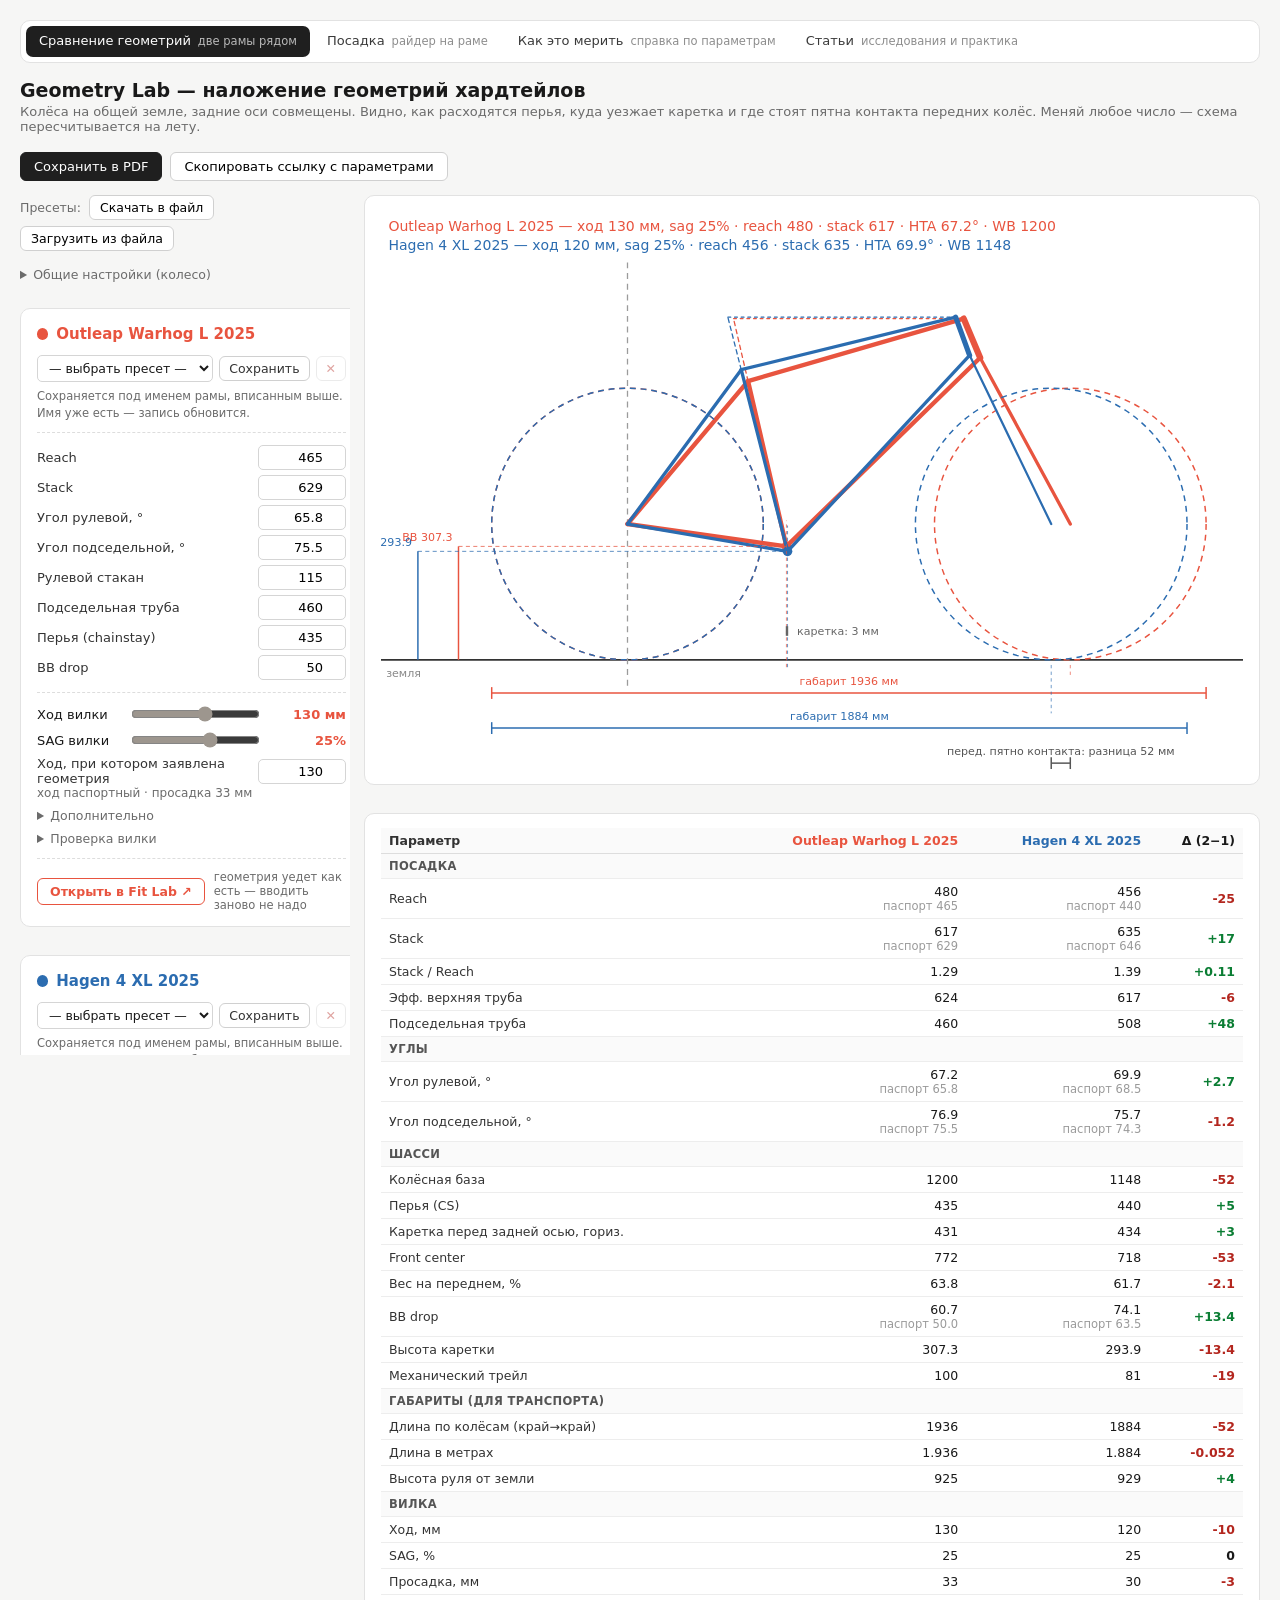
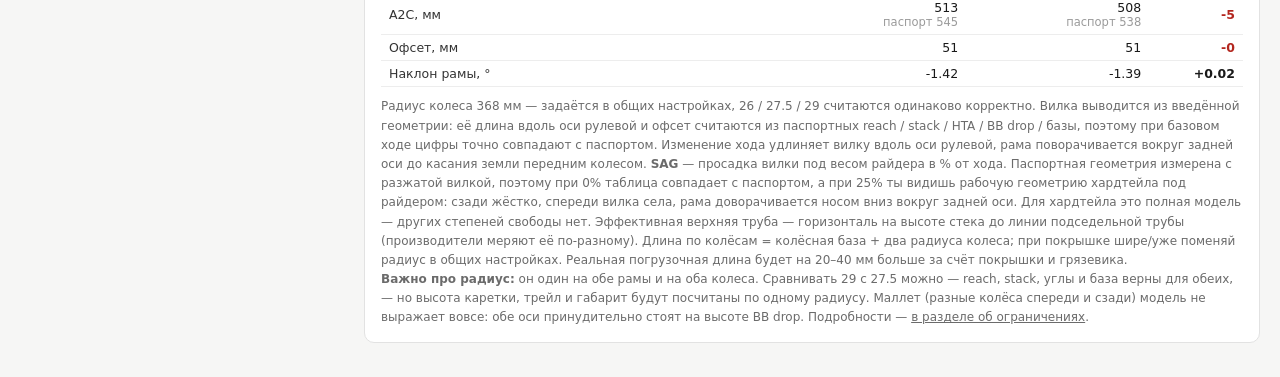
==== commit f188cedd: "Add files via upload добавлена обратная проверка геометрии по вилке" ====
--- a/index.html
+++ b/index.html
@@ -4,16 +4,9 @@
 <meta charset="utf-8">
 <meta name="viewport" content="width=device-width, initial-scale=1">
 <title>Geometry Lab — сравнение геометрий</title>
+<link rel="stylesheet" href="site.css">
+<link rel="stylesheet" href="tools.css">
 <style>
-:root{
-  --c1:#e8543f; --c2:#2b6cb0;
-  --bd:#e2e2e2; --mut:#6b6b6b;
-}
-*{box-sizing:border-box}
-body{font-family:-apple-system,system-ui,"Segoe UI",sans-serif;margin:0;padding:20px;background:#f6f6f5;color:#191919}
-h1{font-size:19px;margin:0 0 3px}
-.sub{color:var(--mut);font-size:13px;margin-bottom:18px}
-.card{background:#fff;border:1px solid var(--bd);border-radius:10px;padding:14px 16px;margin-bottom:14px}
 
 /* ---- раскладка ----
    <760      всё в одну колонку
@@ -21,9 +14,7 @@
    >=1160    две панели: ввод слева, схема и таблица справа.
              clamp(330,25%,500) даёт ровно 25% в диапазоне ~1360–2040 px,
              ниже упирается в 330 (минимум для полей ввода), выше — в 500. */
-.layout{display:grid;gap:14px;align-items:start}
-.panel,.results{display:grid;gap:14px;align-content:start;min-width:0}
-.cols{display:grid;grid-template-columns:1fr;gap:14px}
+
 @media(min-width:760px){.cols{grid-template-columns:1fr 1fr}}
 @media(min-width:1160px){
   .layout{grid-template-columns:clamp(330px,25%,500px) 1fr}
@@ -35,10 +26,7 @@
 .bikehead{display:flex;align-items:center;gap:8px;margin-bottom:10px}
 .dotc{width:12px;height:12px;border-radius:50%}
 .bikename{font-weight:650;font-size:15px;border:none;background:transparent;width:100%;padding:2px 0;color:inherit;font-family:inherit}
-.bikename:focus{outline:none;border-bottom:1px solid var(--bd)}
-
-.grid{display:grid;grid-template-columns:1fr auto;gap:5px 10px;align-items:center;font-size:13px}
-.grid label{color:#333}
+
 .grid input[type=number]{width:88px;padding:4px 7px;border:1px solid #d5d5d5;border-radius:5px;font-size:13px;text-align:right;font-family:inherit}
 .grid input:focus{outline:2px solid rgba(0,0,0,.12);border-color:#aaa}
 
@@ -49,17 +37,13 @@
 .tdelta{font-size:12px;color:var(--mut);min-width:0}
 
 /* ---- строка пресетов (одинаковая на обеих страницах) ---- */
-.psbox{margin:0 0 12px;padding-bottom:11px;border-bottom:1px dashed #ddd}
-.psrow{display:flex;gap:6px;align-items:center;flex-wrap:wrap}
+
 .psrow select,.psrow .psname{padding:4px 7px;border:1px solid #d5d5d5;border-radius:5px;font-size:12.5px;
   font-family:inherit;background:#fff;color:#191919;min-width:0;flex:1 1 120px}
 .psrow select:focus,.psrow .psname:focus{outline:2px solid rgba(0,0,0,.12);border-color:#aaa}
-.psrow button{padding:4px 9px;color:#333;flex:0 0 auto}
-.psrow .psdel{color:#b3261e;font-weight:600}
+
 .psrow button:disabled,.psrow select:disabled,.psrow input:disabled{opacity:.42;cursor:not-allowed}
-.pshint{font-size:11.5px;color:var(--mut);margin-top:6px;line-height:1.45}
-.psbar{display:flex;gap:6px;align-items:center;flex-wrap:wrap;font-size:12.5px}
-.psbar b{color:var(--mut);font-weight:500;margin-right:2px}
+
 @media print{.psbox,.pshint,.psbar{display:none!important}}
 
 .handoff{margin-top:12px;padding-top:11px;border-top:1px dashed #ddd;display:flex;gap:9px;align-items:center;flex-wrap:wrap}
@@ -69,32 +53,15 @@
 @media print{.handoff{display:none!important}}
 
 details{margin-top:8px;font-size:13px}
-summary{cursor:pointer;color:var(--mut);font-size:12.5px;user-select:none}
-details .grid{margin-top:8px}
-
-.presets{display:flex;gap:6px;flex-wrap:wrap;align-items:center;font-size:12.5px}
-.presets b{color:var(--mut);font-weight:500;margin-right:2px}
-button{font-family:inherit;font-size:12.5px;padding:4px 10px;border:1px solid #d0d0d0;background:#fff;border-radius:6px;cursor:pointer}
-button:hover{background:#f2f2f2}
-
-svg{width:100%;height:auto;display:block}
 
 table{border-collapse:collapse;font-size:12.5px;width:100%;font-variant-numeric:tabular-nums}
-th,td{border-bottom:1px solid #ededed;padding:5px 8px;text-align:right}
-th:first-child,td:first-child{text-align:left;color:#333}
-thead th{background:#fafafa;border-bottom:1px solid #ddd;font-weight:600}
-.grp td{background:#fafafa;font-weight:600;text-align:left;color:#555;font-size:11.5px;letter-spacing:.03em;text-transform:uppercase}
+
 .spec{color:#9a9a9a;font-size:11.5px}
 .pos{color:#0a7d33}.neg{color:#b3261e}
 .dcol{font-weight:600}
 .note{font-size:12px;color:var(--mut);line-height:1.6;margin-top:10px}
 
-.toolbar{display:flex;gap:8px;align-items:center;flex-wrap:wrap;margin:0 0 14px}
-.toolbar button{padding:6px 13px;font-size:13px}
-.toolbar .primary{background:#1f1f1f;color:#fff;border-color:#1f1f1f}
-.toolbar .primary:hover{background:#333}
 .toolbar .ok{color:#0a7d33;font-size:12.5px}
-.printonly{display:none}
 
 @media print{
   @page{ size:A4 landscape; margin:10mm }
@@ -116,18 +83,6 @@
 }
 .warn{font-size:12.5px;color:#8a5a00;background:#fff8e6;border:1px solid #f0dfae;border-radius:6px;padding:8px 10px;margin-top:10px;display:none}
 
-/* ---- общая навигация (одинаковая на всех трёх страницах) ---- */
-.nav{display:flex;gap:4px;flex-wrap:wrap;align-items:center;background:#fff;border:1px solid var(--bd);
-     border-radius:10px;padding:5px;margin:0 0 16px}
-.nav a{display:flex;align-items:baseline;gap:7px;text-decoration:none;color:#3a3a3a;font-size:13px;
-       padding:7px 13px;border-radius:7px;line-height:1.3;white-space:nowrap}
-.nav a:hover{background:#f0f0ef}
-.nav a[aria-current]{background:#1f1f1f;color:#fff}
-.nav a[aria-current]:hover{background:#1f1f1f}
-.nav a .nsub{font-size:11.5px;color:#8d8d8d}
-.nav a[aria-current] .nsub{color:#b9b9b9}
-@media(max-width:600px){.nav a .nsub{display:none}}
-@media print{.nav{display:none!important}}
 </style>
 
 <script>
@@ -149,12 +104,7 @@
 </head>
 <body>
 
-<nav class="nav">
-  <a href="index.html" aria-current="page">Сравнение геометрий <span class="nsub">две рамы рядом</span></a>
-  <a href="fit-lab.html">Посадка <span class="nsub">райдер на раме</span></a>
-  <a href="help.html">Как это мерить <span class="nsub">справка по параметрам</span></a>
-  <a href="articles.html">Статьи <span class="nsub">исследования и практика</span></a>
-</nav>
+<script src="nav.js"></script>
 
 <h1>Geometry Lab — наложение геометрий хардтейлов</h1>
 <div class="sub">Колёса на общей земле, задние оси совмещены. Видно, как расходятся перья, куда уезжает каретка и где стоят пятна контакта передних колёс. Меняй любое число — схема пересчитывается на лету.</div>
@@ -197,6 +147,7 @@
 </main>
 </div>
 
+<script src="model.js"></script>
 <script>
 /* Событие в GoatCounter. Скрипт грузится async и может не загрузиться вовсе
    (блокировщик), поэтому вызов всегда защищён и молча ничего не делает.
@@ -210,13 +161,6 @@
 
 /* ================= модель ================= */
 const rad = d => d*Math.PI/180, deg = r => r*180/Math.PI;
-const V = {
-  add:(a,b)=>[a[0]+b[0],a[1]+b[1]],
-  sub:(a,b)=>[a[0]-b[0],a[1]-b[1]],
-  mul:(a,k)=>[a[0]*k,a[1]*k],
-  len:a=>Math.hypot(a[0],a[1]),
-  rot:(a,t)=>[a[0]*Math.cos(t)-a[1]*Math.sin(t), a[0]*Math.sin(t)+a[1]*Math.cos(t)]
-};
 
 const PRESETS = {
   B1:{name:"Outleap Warhog L 2025", reach:465, stack:629, hta:65.8, sta:75.5, ht:115, st:460, cs:435, bbDrop:50,  wb:1213, offset:null, travelRef:130, travel:130, sag:25, forkA2C:null, forkA2Cnew:null, forkOffsetNew:null},
@@ -240,74 +184,19 @@
    5. Из повёрнутых точек читаем фактические reach/stack/углы/drop.
 */
 function solve(b){
-  const hta = rad(b.hta), sta = rad(b.sta);
-  const BB   = [0,0];
-  const htTop= [b.reach, b.stack];
-  const u    = [Math.cos(hta), -Math.sin(hta)];   // вниз-вперёд вдоль оси рулевой
-  const p    = [Math.sin(hta),  Math.cos(hta)];   // перпендикуляр вперёд (офсет)
-  const htBot= V.add(htTop, V.mul(u, b.ht));
-  const rear = [-Math.sqrt(Math.max(b.cs*b.cs - b.bbDrop*b.bbDrop, 1)), b.bbDrop];
-  const stTop= [-b.st*Math.cos(sta), b.st*Math.sin(sta)];
-
-  // Паспортная передняя ось всегда лежит на высоте bbDrop (оба колеса на земле).
-  // Не хватает одного числа: либо колёсная база, либо офсет вилки.
-  //  - задана база  -> офсет выводим из неё;
-  //  - базы нет     -> берём офсет (по умолчанию 44) и выводим базу.
-  let front, dRef, oRef;
-  if (b.wb) {
-    front = [b.wb + rear[0], b.bbDrop];
-    const fk = V.sub(front, htBot);
-    dRef = fk[0]*u[0] + fk[1]*u[1];
-    oRef = fk[0]*p[0] + fk[1]*p[1];
-  } else {
-    oRef = (b.offset!=null ? b.offset : 44);
-    dRef = (b.bbDrop - htBot[1] - oRef*p[1]) / u[1];
-    front = V.add(htBot, V.add(V.mul(u,dRef), V.mul(p,oRef)));
-  }
-
-  const a2cRef = Math.hypot(dRef, oRef);
-
-  // новая вилка: смена хода + просадка (sag) под весом райдера.
-  // Паспортная геометрия измерена с полностью разжатой вилкой -> при sag = 0 всё сходится с паспортом.
-  const sagMM = b.travel * ((b.sag ?? 0)/100);
-  /* Замена вилки. По умолчанию считаем, что A2C растёт 1:1 с ходом, а офсет не
-     меняется — верно для «накрутил ход на той же вилке» и неверно при смене модели:
-     у SID 120 A2C 513, у Pike 120 уже 531. Если заданы A2C обеих вилок, берём их
-     РАЗНОСТЬ: dRef меряется от низа рулевого стакана, а A2C — от кольца короны,
-     и неизвестная высота нижней чашки в разности сокращается. */
-  const dA2C = (b.forkA2C!=null && b.forkA2Cnew!=null) ? (b.forkA2Cnew - b.forkA2C)
-                                                       : (b.travel - b.travelRef);
-  const oNew = (b.forkOffsetNew!=null) ? b.forkOffsetNew : oRef;
-  const dNew = dRef + dA2C - sagMM;
-  const fkNew = V.add(V.mul(u, dNew), V.mul(p, oNew));
-
-  // поворот рамы вокруг задней оси до касания земли передним колесом
-  const Wvec = V.add(V.sub(htBot, rear), fkNew);
-  const theta = -Math.atan2(Wvec[1], Wvec[0]);      // > 0 => нос поднимается
-
-  const R = t => q => V.add(rear, V.rot(V.sub(q, rear), t));
-  const r = R(theta);
-  const P = {
-    BB:r(BB), htTop:r(htTop), htBot:r(htBot), stTop:r(stTop), rear:rear.slice(),
-    front:V.add(rear, V.rot(Wvec, theta))
-  };
-  // фактические числа
-  const htaNew = deg(Math.atan2(P.htTop[1]-P.htBot[1], P.htBot[0]-P.htTop[0]));
-  const staNew = deg(Math.atan2(P.stTop[1]-P.BB[1], P.BB[0]-P.stTop[0]));
-  const reach  = P.htTop[0]-P.BB[0];
-  const stack  = P.htTop[1]-P.BB[1];
-  const bbDrop = P.rear[1]-P.BB[1];
-  const wb     = P.front[0]-P.rear[0];
-  const bbH    = state.wheelR - bbDrop;
-  const virt   = [P.BB[0] - stack/Math.tan(rad(staNew)), P.BB[1]+stack];
-  const trail  = (state.wheelR/Math.tan(rad(htaNew))) - oNew/Math.sin(rad(htaNew));
-
-  return {b, P, virt, theta:deg(theta),
-    hta:htaNew, sta:staNew, reach, stack, bbDrop, wb, bbH, trail,
+  /* Тонкая обёртка над общей моделью из model.js. Специфичное для этой страницы:
+     виртуальная верхняя труба, ETT, front center и высота каретки от земли. */
+  const r = BikeModel.solveFrame(b, state.wheelR);
+  const P = r.P;
+  const virt = [P.BB[0] - r.stack/Math.tan(rad(r.sta)), P.BB[1] + r.stack];
+  return {b, P, virt, theta:r.theta,
+    hta:r.hta, sta:r.sta, reach:r.reach, stack:r.stack, bbDrop:r.bbDrop, wb:r.wb,
+    bbH: state.wheelR - r.bbDrop, trail:r.trail,
     ett: P.htTop[0]-virt[0],
     fc: Math.hypot(P.front[0]-P.BB[0], P.front[1]-P.BB[1]),
     cs: Math.hypot(P.rear[0]-P.BB[0], P.rear[1]-P.BB[1]),
-    a2cRef, a2cNew: Math.hypot(dNew, oNew), offset:oNew, offsetRef:oRef, forkAxRef:dRef, dA2C, sagMM,
+    a2cRef:r.a2cRef, a2cNew:r.a2cNew,
+    offset:r.oNew, offsetRef:r.oRef, forkAxRef:r.dRef, dA2C:r.dA2C, sagMM:r.sagMM,
     ground: P.rear[1] - state.wheelR
   };
 }
@@ -522,6 +411,10 @@
 ];
 const ADV = [["wb","Колёсная база (если знаешь)",1],["offset","Офсет вилки (если базы нет)",1],
   ["forkA2C","A2C штатной вилки",1],["forkA2Cnew","A2C новой вилки",1],["forkOffsetNew","Офсет новой вилки",1]];
+/* Обратная проверка. В расчёт не входит: сверяет введённую геометрию с железом.
+   Офсет читает почти только угол рулевой, замер до оси — всё остальное,
+   поэтому вместе они показывают не просто «не сходится», а где искать. */
+const FORKCHK = [["forkOffsetSpec","Офсет вилки по спеке",1],["forkMeasLen","Замер: низ чашки → ось",1]];
 
 function esc(s){return String(s).replace(/[<>&"]/g,c=>({'<':'&lt;','>':'&gt;','&':'&amp;','"':'&quot;'}[c]))}
 
@@ -560,6 +453,14 @@
          ${ADV.map(([k,l,st])=>`<label>${l}</label><input type="number" step="${st}" data-i="${i}" data-k="${k}" value="${b[k]??''}" placeholder="авто">`).join('')}
        </div>
      </details>
+     <details>
+       <summary>Проверка вилки</summary>
+       <div class="grid" style="color:#191919">
+         ${FORKCHK.map(([k,l,st])=>`<label>${l}</label><input type="number" step="${st}" data-i="${i}" data-k="${k}" value="${b[k]??''}" placeholder="не задан">`).join('')}
+       </div>
+       <div class="srcline" id="fk${i}"></div>
+       <div class="hint">Оба поля необязательны и в расчёт не входят. Модель выводит вилку из паспортных чисел, и это бесплатный кросс-чек: офсет — свойство самой вилки, он обязан совпасть со спекой. Не совпал — врут замеры рамы, а не вилка.</div>
+     </details>
      <div class="handoff">
        <button class="tofit" onclick="openInFit(${i})">Открыть в Fit Lab ↗</button>
        <span class="hoff">геометрия уедет как есть — вводить заново не надо</span>
@@ -574,11 +475,26 @@
       else state.bikes[i][k] = parseFloat(el.value);
       if(k==='travel') document.getElementById('tv'+i).textContent = el.value+' мм';
       if(k==='sag')    document.getElementById('sv'+i).textContent = el.value+'%';
-      render(); updateTravelNotes();
+      render(); updateTravelNotes(); updateForkChecks();
     });
   });
   updateTravelNotes();
+  updateForkChecks();
   psRefresh();
+}
+
+/* Проверка вилки. Считает model.js — обе страницы должны говорить одно и то же,
+   поэтому здесь только вёрстка. Пересобирается вместе с числами: карточки
+   ввода не перерисовываются на каждый ввод, а этот блок обязан жить. */
+function updateForkChecks(){
+  state.bikes.forEach((b,i)=>{
+    const host=document.getElementById('fk'+i);
+    if(!host) return;
+    try{
+      const R=BikeModel.forkReport(b, state.wheelR, {offset:b.forkOffsetSpec, len:b.forkMeasLen});
+      host.innerHTML=R.map(x=>x.kind==='info'?x.text:`<span class="${x.kind}">${x.text}</span>`).join(' ');
+    }catch(e){ host.textContent='не удалось посчитать: проверь введённые числа'; }
+  });
 }
 
 function updateTravelNotes(){
@@ -590,7 +506,6 @@
     document.getElementById('td'+i).textContent = parts.join(' · ');
   });
 }
-
 
 /* ==================== пресеты ====================
    Один ключ в localStorage, один блоб, три вида: geo / ck / body.
@@ -601,7 +516,7 @@
    выбрасывал пресеты, которые нужны другой. */
 const PS_KEY='bikelab.presets.v1';
 const PKEYS={
-  geo :['reach','stack','hta','sta','ht','st','cs','bbDrop','wb','offset','travelRef','travel','sag','wheelR','forkA2C','forkA2Cnew','forkOffsetNew'],
+  geo :['reach','stack','hta','sta','ht','st','cs','bbDrop','wb','offset','travelRef','travel','sag','wheelR','forkA2C','forkA2Cnew','forkOffsetNew','forkOffsetSpec','forkMeasLen'],
   ck  :['headsetStack','spacers','stemClampH','stemLen','stemAngle','stemFlip','barRise','barWidth',
         'backsweep','upsweep','barRoll','gripInset','riserBendHalf','crank','qFactor','postOffset','railPos'],
   body:['height','inseam','shoulderW','armLen','hipW','femurPct','ankleH','soleThk','wristGrip','hipAbove',
@@ -784,7 +699,7 @@
 }
 
 /* ================= сохранение состояния в ссылку ================= */
-const HKEYS = ['reach','stack','hta','sta','ht','st','cs','bbDrop','wb','offset','travelRef','travel','sag','forkA2C','forkA2Cnew','forkOffsetNew'];
+const HKEYS = ['reach','stack','hta','sta','ht','st','cs','bbDrop','wb','offset','travelRef','travel','sag','forkA2C','forkA2Cnew','forkOffsetNew','forkOffsetSpec','forkMeasLen'];
 
 function stateToHash(){
   const enc = state.bikes.map(b =>
@@ -809,7 +724,7 @@
         b[k] = (v===undefined || v==='') ? null : parseFloat(v);
       });
       // обязательные поля — если пусто, подставляем из первого пресета
-      HKEYS.forEach(k=>{ if(b[k]==null && !['wb','offset','forkA2C','forkA2Cnew','forkOffsetNew'].includes(k)) b[k] = PRESETS.B1[k]; });
+      HKEYS.forEach(k=>{ if(b[k]==null && !['wb','offset','forkA2C','forkA2Cnew','forkOffsetNew','forkOffsetSpec','forkMeasLen'].includes(k)) b[k] = PRESETS.B1[k]; });
       return b;
     });
     if(bikes.length===2){ state.bikes = bikes; return true; }
--- a/site.css
+++ b/site.css
@@ -0,0 +1,61 @@
+/*
+  Общая основа оформления: то, что на всех страницах совпадало дословно.
+
+  Здесь только каркас — фон, типографика, палитра, шапка, карточка, сетка
+  «панель + результаты». Компоненты конкретной страницы остаются в ней самой:
+  таблицы сравнения, поля ввода, схемы, оглавление статьи.
+
+  Порядок каскада. Файл подключается ПЕРЕД собственным <style> страницы,
+  поэтому любое правило страницы перебивает здешнее при равной специфичности.
+  Перед выносом проверено, что ни одно из этих правил не полагалось на то,
+  что оно стоит позже локального: пар «равная специфичность + общее свойство +
+  один и тот же элемент» не нашлось ни на одной странице.
+*/
+
+/* Палитра — объединение того, что было по страницам. Неиспользуемая
+   переменная ничего не стоит, а расхождение оттенков между разделами стоило бы. */
+:root{
+  --c1:#e8543f;      /* первый велосипед, акцент */
+  --c2:#2b6cb0;      /* второй велосипед */
+  --bd:#e2e2e2;      /* границы карточек */
+  --mut:#6b6b6b;     /* приглушённый текст */
+  --acc:#0f766e;     /* акцент справки и статей */
+  --body:#4f7fe0;    /* райдер на схемах */
+}
+
+*{box-sizing:border-box}
+
+body{font-family:-apple-system,system-ui,"Segoe UI",sans-serif;margin:0;padding:20px;
+     background:#f6f6f5;color:#191919}
+
+h1{font-size:19px;margin:0 0 3px}
+.sub{color:var(--mut);font-size:13px;margin-bottom:18px}
+
+.card{background:#fff;border:1px solid var(--bd);border-radius:10px;padding:14px 16px;margin-bottom:14px}
+
+/* Каркас «панель слева + результаты справа». В одну колонку по умолчанию;
+   в какой ширине разъезжается на две — решает сама страница, у инструментов
+   и у текстовых разделов точки разные. */
+.layout{display:grid;gap:14px;align-items:start}
+.panel,.results{display:grid;gap:14px;align-content:start;min-width:0}
+
+/* Чип-метка: тег статьи в списке и в самой статье. */
+.tag{background:#f0f4f3;color:var(--acc);border-radius:20px;padding:2px 9px;font-size:11px;font-weight:600}
+
+/* Шапка. Разметку рисует nav.js, здесь только вид. */
+.nav{display:flex;gap:4px;flex-wrap:wrap;align-items:center;background:#fff;border:1px solid var(--bd);
+     border-radius:10px;padding:5px;margin:0 0 16px}
+.nav a{display:flex;align-items:baseline;gap:7px;text-decoration:none;color:#3a3a3a;font-size:13px;
+       padding:7px 13px;border-radius:7px;line-height:1.3;white-space:nowrap}
+.nav a:hover{background:#f0f0ef}
+.nav a[aria-current]{background:#1f1f1f;color:#fff}
+.nav a[aria-current]:hover{background:#1f1f1f}
+.nav a .nsub{font-size:11.5px;color:#8d8d8d}
+.nav a[aria-current] .nsub{color:#b9b9b9}
+
+/* На узком экране подписи разделов не помещаются — остаются только названия. */
+@media(max-width:600px){ .nav a .nsub{display:none} }
+
+/* На бумаге навигация бессмысленна. Раньше это правило было не на всех
+   страницах, и шапка иногда печаталась. */
+@media print{ .nav{display:none!important} }
--- a/tools.css
+++ b/tools.css
@@ -0,0 +1,65 @@
+/*
+  Оформление двух страниц с расчётами — сравнения геометрий и Fit Lab.
+  У них общий набор виджетов: панель ввода, пресеты, тулбар, таблицы, схемы.
+
+  Почему это отдельный файл, а не часть site.css. Здесь есть широкие селекторы
+  по тегам — button, svg, th, td, summary. На справке и в статьях эти теги
+  оформлены иначе или не оформлены вовсе; вливать такое в общую основу значило бы
+  менять их вид. Разделение по смыслу «инструмент против текста» дешевле, чем
+  переписывать все селекторы под классы.
+
+  Подключается ПОСЛЕ site.css и ПЕРЕД собственным <style> страницы.
+*/
+
+/* ---------- раскладка карточек внутри панели ---------- */
+.cols{display:grid;grid-template-columns:1fr;gap:14px}
+
+/* ---------- поля ввода ---------- */
+.grid{display:grid;grid-template-columns:1fr auto;gap:5px 10px;align-items:center;font-size:13px}
+.grid label{color:#333}
+.bikename:focus{outline:none;border-bottom:1px solid var(--bd)}
+
+/* ---------- пресеты ---------- */
+.psbox{margin:0 0 12px;padding-bottom:11px;border-bottom:1px dashed #ddd}
+.psrow{display:flex;gap:6px;align-items:center;flex-wrap:wrap}
+.psrow button{padding:4px 9px;color:#333;flex:0 0 auto}
+.psrow .psdel{color:#b3261e;font-weight:600}
+.pshint{font-size:11.5px;color:var(--mut);margin-top:6px;line-height:1.45}
+.psbar{display:flex;gap:6px;align-items:center;flex-wrap:wrap;font-size:12.5px}
+.psbar b{color:var(--mut);font-weight:500;margin-right:2px}
+.presets{display:flex;gap:6px;flex-wrap:wrap;align-items:center;font-size:12.5px}
+.presets b{color:var(--mut);font-weight:500;margin-right:2px}
+
+/* ---------- кнопки и тулбар ---------- */
+button{font-family:inherit;font-size:12.5px;padding:4px 10px;border:1px solid #d0d0d0;background:#fff;border-radius:6px;cursor:pointer}
+button:hover{background:#f2f2f2}
+.toolbar{display:flex;gap:8px;align-items:center;flex-wrap:wrap;margin:0 0 14px}
+.toolbar button{padding:6px 13px;font-size:13px}
+.toolbar .primary{background:#1f1f1f;color:#fff;border-color:#1f1f1f}
+.toolbar .primary:hover{background:#333}
+
+/* Пояснение к полям: зачем они и что с ними делать. */
+.hint{font-size:12px;color:var(--mut);line-height:1.55;margin-top:8px}
+.hint b{color:#333}
+
+/* Пояснение под расчётом: откуда взялось число и сходится ли оно с железом. */
+.srcline{font-size:11.5px;color:var(--mut);margin-top:10px;line-height:1.45}
+.srcline b{color:#333}
+.srcline .warn{color:#8a5a00}
+.srcline .bad{color:#b3261e}
+
+/* ---------- сворачиваемые блоки ---------- */
+summary{cursor:pointer;color:var(--mut);font-size:12.5px;user-select:none}
+details .grid{margin-top:8px}
+
+/* ---------- схемы ---------- */
+svg{width:100%;height:auto;display:block}
+
+/* ---------- таблицы ---------- */
+th,td{border-bottom:1px solid #ededed;padding:5px 8px;text-align:right}
+th:first-child,td:first-child{text-align:left;color:#333}
+thead th{background:#fafafa;border-bottom:1px solid #ddd;font-weight:600}
+.grp td{background:#fafafa;font-weight:600;text-align:left;color:#555;font-size:11.5px;letter-spacing:.03em;text-transform:uppercase}
+
+/* Виден только на печати — заголовок листа настроек. */
+.printonly{display:none}
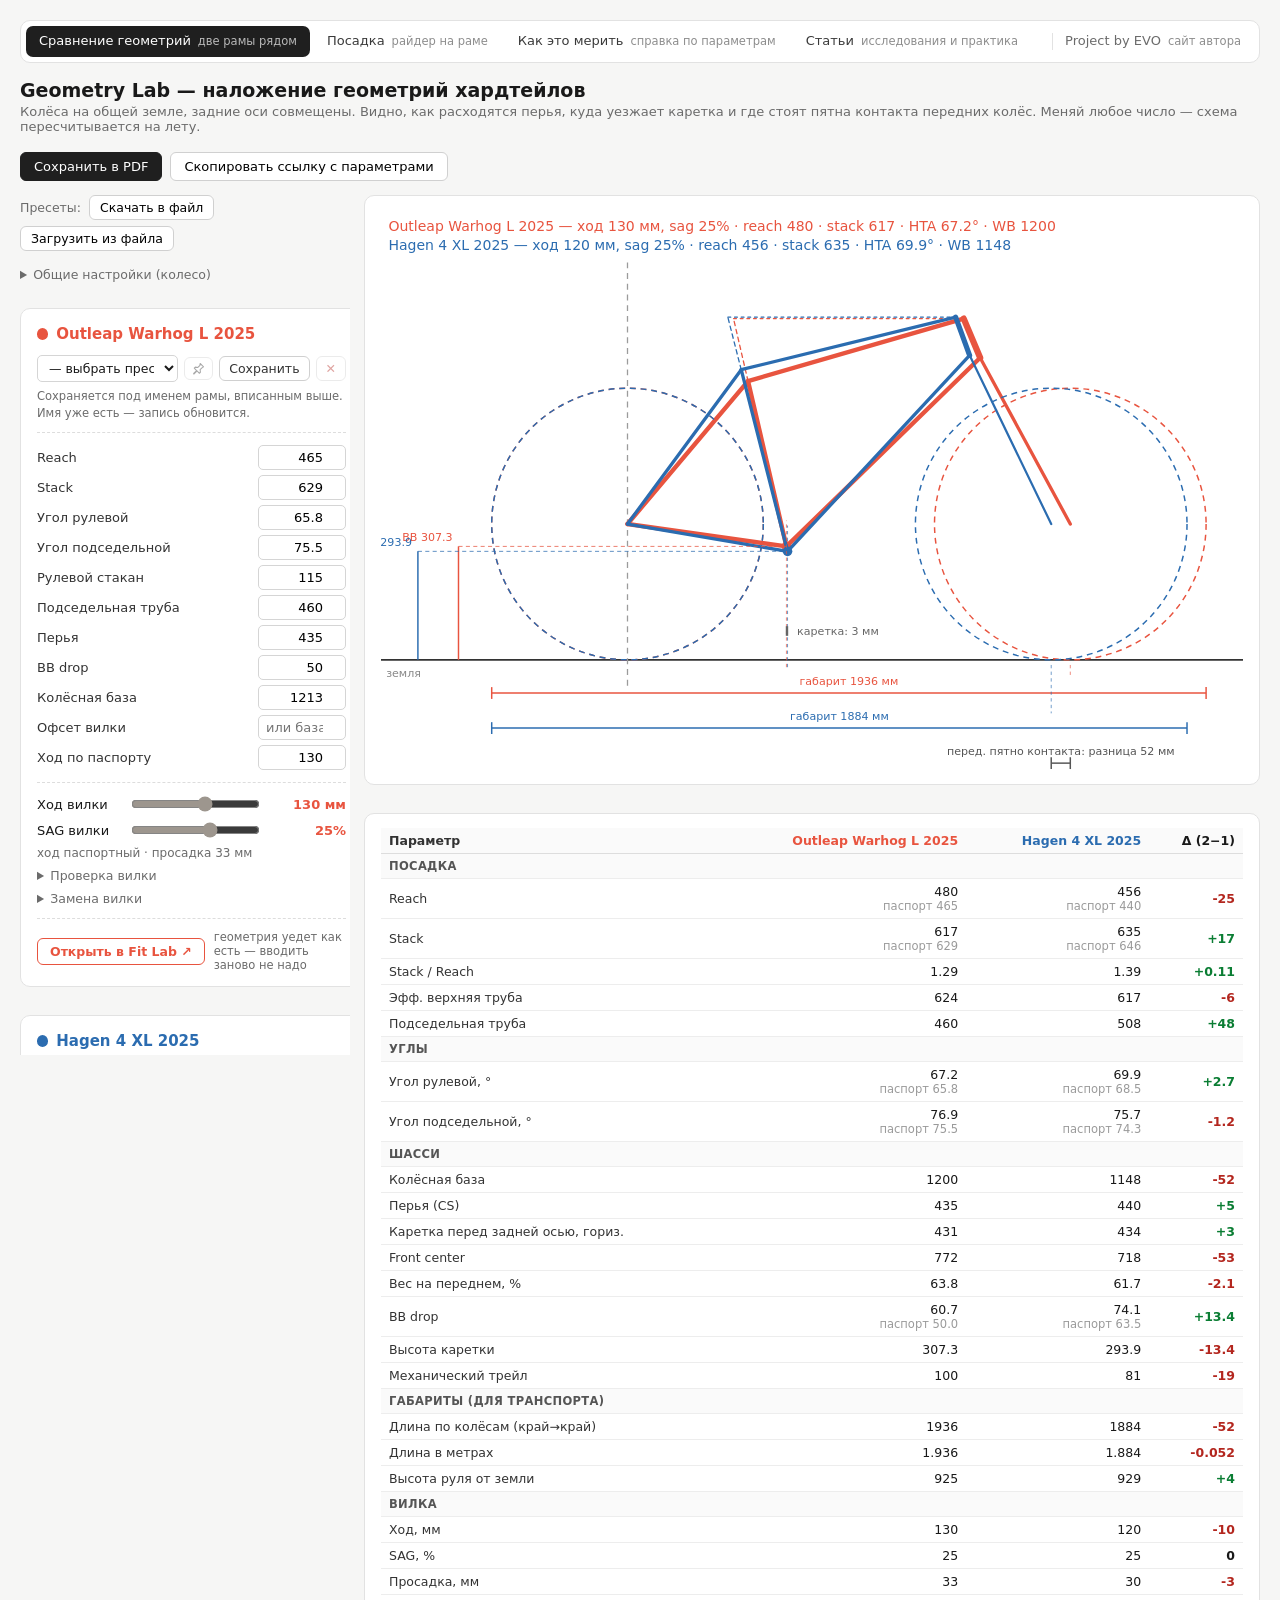
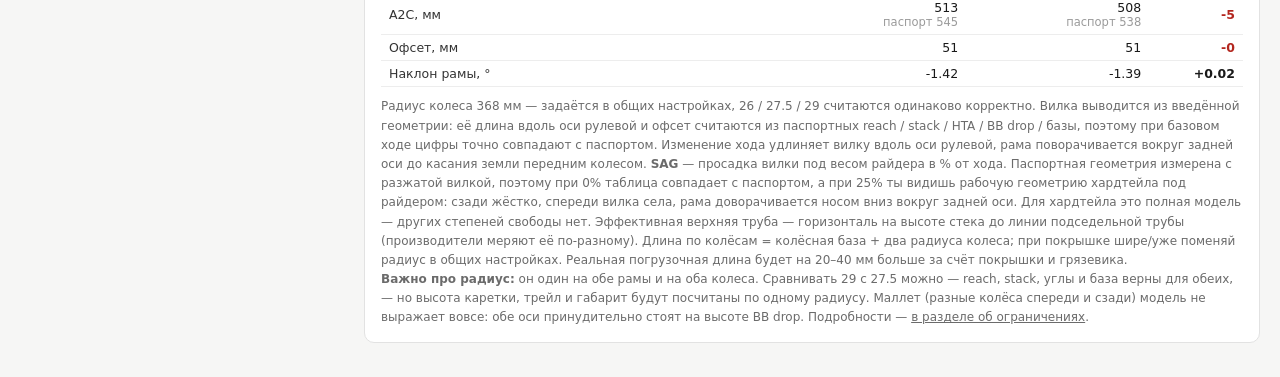
==== commit ec7c4238: "Add files via upload большой баг фикс и рефакторинг пресетов теперь все пресеты можно удалять и зак" ====
--- a/index.html
+++ b/index.html
@@ -4,8 +4,8 @@
 <meta charset="utf-8">
 <meta name="viewport" content="width=device-width, initial-scale=1">
 <title>Geometry Lab — сравнение геометрий</title>
-<link rel="stylesheet" href="site.css">
-<link rel="stylesheet" href="tools.css">
+<link rel="stylesheet" href="site.css?v=d77220fe">
+<link rel="stylesheet" href="tools.css?v=13c05704">
 <style>
 
 /* ---- раскладка ----
@@ -34,17 +34,6 @@
 .travel .row{display:flex;align-items:center;gap:10px;font-size:13px;margin-bottom:6px}
 .travel input[type=range]{flex:1;accent-color:currentColor}
 .tval{font-variant-numeric:tabular-nums;font-weight:650;min-width:74px;text-align:right}
-.tdelta{font-size:12px;color:var(--mut);min-width:0}
-
-/* ---- строка пресетов (одинаковая на обеих страницах) ---- */
-
-.psrow select,.psrow .psname{padding:4px 7px;border:1px solid #d5d5d5;border-radius:5px;font-size:12.5px;
-  font-family:inherit;background:#fff;color:#191919;min-width:0;flex:1 1 120px}
-.psrow select:focus,.psrow .psname:focus{outline:2px solid rgba(0,0,0,.12);border-color:#aaa}
-
-.psrow button:disabled,.psrow select:disabled,.psrow input:disabled{opacity:.42;cursor:not-allowed}
-
-@media print{.psbox,.pshint,.psbar{display:none!important}}
 
 .handoff{margin-top:12px;padding-top:11px;border-top:1px dashed #ddd;display:flex;gap:9px;align-items:center;flex-wrap:wrap}
 .handoff .tofit{border-color:currentColor;color:currentColor;background:#fff;font-weight:600;padding:5px 12px}
@@ -100,11 +89,23 @@
   try{ history.replaceState(null,'',location.pathname+location.search); }catch(e){ location.hash=''; }
   alert('Аналитика в этом браузере ' + (off ? 'ВЫКЛЮЧЕНА' : 'ВКЛЮЧЕНА') + '.');
 })();
+
+/* Путь для статистики — только имя файла, без папки, в которой лежит сайт.
+   Иначе одна и та же страница считается дважды: сервер отдаёт её и по
+   /bike-geometry-lab/, и по /bike-geometry-lab/index.html, а для GoatCounter
+   это два разных пути. Заодно цифры перестают зависеть от места публикации:
+   в подпапке, в корне домена или на зеркале — статистика одна и та же.
+   Ставится ДО загрузки count.js, он делает window.goatcounter||{} и наше
+   значение сохраняет. */
+window.goatcounter = window.goatcounter || {};
+window.goatcounter.path = function(){
+  return '/' + (location.pathname.split('/').pop() || 'index.html');
+};
 </script>
 </head>
 <body>
 
-<script src="nav.js"></script>
+<script src="nav.js?v=8c0f459d"></script>
 
 <h1>Geometry Lab — наложение геометрий хардтейлов</h1>
 <div class="sub">Колёса на общей земле, задние оси совмещены. Видно, как расходятся перья, куда уезжает каретка и где стоят пятна контакта передних колёс. Меняй любое число — схема пересчитывается на лету.</div>
@@ -123,10 +124,10 @@
 <div class="presets">
   <div class="psbar">
     <b>Пресеты:</b>
-    <button onclick="psExport()">Скачать в файл</button>
+    <button onclick="BikePresets.exportFile()">Скачать в файл</button>
     <button onclick="document.getElementById('psfile').click()">Загрузить из файла</button>
     <input type="file" id="psfile" accept=".json,application/json" style="display:none"
-           onchange="if(this.files[0])psImport(this.files[0]);this.value=''">
+           onchange="if(this.files[0])BikePresets.importFile(this.files[0]);this.value=''">
     <span class="ok" id="psok" style="visibility:hidden"></span>
   </div>
 </div>
@@ -147,7 +148,9 @@
 </main>
 </div>
 
-<script src="model.js"></script>
+<script src="model.js?v=fe050aac"></script>
+<script src="frame.js?v=ee21854d"></script>
+<script src="presets.js?v=81fd17a7"></script>
 <script>
 /* Событие в GoatCounter. Скрипт грузится async и может не загрузиться вовсе
    (блокировщик), поэтому вызов всегда защищён и молча ничего не делает.
@@ -226,16 +229,24 @@
 }
 
 function render(){
-  const S = state.bikes.map(solve);
+  markFrontAxle();
+  const S = state.bikes.map(b => BikeModel.hasFrontAxle(b) ? solve(b) : null);
   const colors = ["var(--c1)","var(--c2)"];
   const hex = ["#e8543f","#2b6cb0"];
 
   // приводим к общей системе: земля = 0, ЗАДНЯЯ ОСЬ на x = 0
-  const shifted = S.map(s=>{
+  // ci — слот рамы: по нему цвет, даже если соседняя рама не считается
+  const shifted = S.map((s,ci)=>{
+    if(!s) return null;
     const dx = -s.P.rear[0], dy = -s.ground;
     const mv = q => [q[0]+dx, q[1]+dy];
-    return {...s, P:Object.fromEntries(Object.entries(s.P).map(([k,v])=>[k,mv(v)])), virt:mv(s.virt)};
-  });
+    return {...s, ci, P:Object.fromEntries(Object.entries(s.P).map(([k,v])=>[k,mv(v)])), virt:mv(s.virt)};
+  }).filter(Boolean);
+  if(!shifted.length){
+    document.getElementById('chart').innerHTML = `<div class="needmsg">${BikeFrame.HINTS.needFrontAxle}</div>`;
+    buildTable(S); syncHash();
+    return;
+  }
 
   // границы
   let minX=1e9,maxX=-1e9,maxY=-1e9;
@@ -256,20 +267,20 @@
   // вертикаль через совмещённую заднюю ось
   g += `<line x1="0" y1="70" x2="0" y2="${vbY+padT-40}" stroke="#9b9b9b" stroke-width="3.5" stroke-dasharray="16 13"/>`;
 
-  shifted.forEach((s,i)=> g += drawFrame(s, hex[i], i>0));
+  shifted.forEach(s=> g += drawFrame(s, hex[s.ci], s.ci>0));
 
   // вертикали кареток + подписи смещения каретки от задней оси
   shifted.forEach((s,i)=>{
     const bx = s.P.BB[0];
-    g += `<line x1="${bx.toFixed(1)}" y1="20" x2="${bx.toFixed(1)}" y2="${-(s.P.BB[1]+70)}" stroke="${hex[i]}" stroke-width="2.5" stroke-dasharray="9 9" opacity=".75"/>`;
+    g += `<line x1="${bx.toFixed(1)}" y1="20" x2="${bx.toFixed(1)}" y2="${-(s.P.BB[1]+70)}" stroke="${hex[s.ci]}" stroke-width="2.5" stroke-dasharray="9 9" opacity=".75"/>`;
   });
 
   // выноски высоты каретки (слева от заднего колеса)
   let xo = -R-90;
   shifted.forEach((s,i)=>{
-    g += `<line x1="${xo}" y1="0" x2="${xo}" y2="${-s.bbH}" stroke="${hex[i]}" stroke-width="4"/>`;
-    g += `<line x1="${xo}" y1="${-s.bbH}" x2="${(s.P.BB[0]).toFixed(1)}" y2="${-s.bbH}" stroke="${hex[i]}" stroke-width="2.5" stroke-dasharray="11 9" opacity=".8"/>`;
-    g += Tx([xo-16, s.bbH+14], `BB ${s.bbH.toFixed(1)}`, hex[i], 30, "end");
+    g += `<line x1="${xo}" y1="0" x2="${xo}" y2="${-s.bbH}" stroke="${hex[s.ci]}" stroke-width="4"/>`;
+    g += `<line x1="${xo}" y1="${-s.bbH}" x2="${(s.P.BB[0]).toFixed(1)}" y2="${-s.bbH}" stroke="${hex[s.ci]}" stroke-width="2.5" stroke-dasharray="11 9" opacity=".8"/>`;
+    g += Tx([xo-16, s.bbH+14], `BB ${s.bbH.toFixed(1)}`, hex[s.ci], 30, "end");
     xo -= 110;
   });
 
@@ -284,9 +295,9 @@
   shifted.forEach((s,i)=>{
     const y = -(90 + i*95);          // ниже линии земли
     const x1 = s.P.rear[0]-R, x2 = s.P.front[0]+R;
-    g += ruler(y, x1, x2, hex[i], `габарит ${(x2-x1).toFixed(0)} мм`);
+    g += ruler(y, x1, x2, hex[s.ci], `габарит ${(x2-x1).toFixed(0)} мм`);
     // точка контакта переднего колеса
-    g += `<line x1="${s.P.front[0].toFixed(1)}" y1="14" x2="${s.P.front[0].toFixed(1)}" y2="${-y-40}" stroke="${hex[i]}" stroke-width="2.5" stroke-dasharray="9 9" opacity=".7"/>`;
+    g += `<line x1="${s.P.front[0].toFixed(1)}" y1="14" x2="${s.P.front[0].toFixed(1)}" y2="${-y-40}" stroke="${hex[s.ci]}" stroke-width="2.5" stroke-dasharray="9 9" opacity=".7"/>`;
   });
   // разница пятен контакта переднего колеса
   if(shifted.length===2){
@@ -314,8 +325,14 @@
   let head = '';
   shifted.forEach((s,i)=>{
     const b = s.b;
-    head += `<text x="${vbX+20}" y="${vbY+56+i*52}" font-size="38" font-family="system-ui" fill="${hex[i]}">`
+    head += `<text x="${vbX+20}" y="${vbY+56+i*52}" font-size="38" font-family="system-ui" fill="${hex[s.ci]}">`
           + `${esc(b.name)} — ход ${b.travel} мм, sag ${b.sag ?? 0}% · reach ${s.reach.toFixed(0)} · stack ${s.stack.toFixed(0)} · HTA ${s.hta.toFixed(1)}° · WB ${s.wb.toFixed(0)}</text>`;
+  });
+  // рама, которая не считается, остаётся в заголовке — иначе её исчезновение со схемы выглядело бы багом
+  S.forEach((s,ci)=>{
+    if(s) return;
+    head += `<text x="${vbX+20}" y="${vbY+56+shifted.length*52}" font-size="38" font-family="system-ui" fill="${hex[ci]}">`
+          + `${esc(state.bikes[ci].name)} — не считается: нет ни колёсной базы, ни офсета вилки</text>`;
   });
 
   // ограничиваем высоту схемы, чтобы при раскладке «ввод слева, схема справа»
@@ -363,7 +380,8 @@
 ];
 
 function buildTable(S){
-  const names = S.map(s=>esc(s.b.name));
+  // S[i] === null — рама не считается; её колонка и разница остаются пустыми
+  const names = S.map((s,i)=>esc((s ? s.b : state.bikes[i]).name));
   let t = `<table><thead><tr><th>Параметр</th>
       <th style="color:#e8543f">${names[0]}</th>
       <th style="color:#2b6cb0">${names[1]}</th>
@@ -371,12 +389,14 @@
   for(const row of ROWS){
     if(row[0]==="__g"){ t += `<tr class="grp"><td colspan="4">${row[1]}</td></tr>`; continue; }
     const [n, f, fSpec, dec] = row;
-    const v = S.map(f);
+    const v = S.map(s => s ? f(s) : null);
     const cells = S.map((s,i)=>{
+      if(!s) return '<td>—</td>';
       const spec = fSpec ? fSpec(s) : null;
       const changed = spec!=null && Math.abs(spec - v[i]) > 0.05;
       return `<td>${v[i].toFixed(dec)}${changed?`<div class="spec">паспорт ${(+spec).toFixed(dec)}</div>`:''}</td>`;
     }).join('');
+    if(v[0]==null || v[1]==null){ t += `<tr><td>${n}</td>${cells}<td class="dcol">—</td></tr>`; continue; }
     const d = v[1]-v[0];
     const cls = Math.abs(d)<0.05 ? '' : (d>0?'pos':'neg');
     t += `<tr><td>${n}</td>${cells}<td class="dcol ${cls}">${d>0?'+':''}${d.toFixed(dec)}</td></tr>`;
@@ -385,9 +405,8 @@
   document.getElementById('table').innerHTML = t;
 
   // предупреждение о сильном отходе от паспорта
-  const big = S.filter(s=>Math.abs(s.b.travel-s.b.travelRef)>0).map((s,i)=>s);
   const w = document.getElementById('warn');
-  const msgs = S.filter(s=>Math.abs(s.b.travel-s.b.travelRef)>30)
+  const msgs = S.filter(s=>s && Math.abs(s.b.travel-s.b.travelRef)>30)
                 .map(s=>`«${esc(s.b.name)}»: ход отличается от паспортного на ${(s.b.travel-s.b.travelRef>0?'+':'')}${(s.b.travel-s.b.travelRef).toFixed(0)} мм`);
   if(msgs.length){ w.style.display='block'; w.innerHTML = msgs.join('<br>') + '<br>Геометрия пересчитана корректно, но такая вилка может не влезть в раму и аннулировать гарантию.'; }
   else w.style.display='none';
@@ -403,18 +422,20 @@
 }
 
 /* ================= интерфейс ================= */
-const FIELDS = [
-  ["reach","Reach",1],["stack","Stack",1],
-  ["hta","Угол рулевой, °",0.1],["sta","Угол подседельной, °",0.1],
-  ["ht","Рулевой стакан",1],["st","Подседельная труба",1],
-  ["cs","Перья (chainstay)",1],["bbDrop","BB drop",0.5],
-];
-const ADV = [["wb","Колёсная база (если знаешь)",1],["offset","Офсет вилки (если базы нет)",1],
-  ["forkA2C","A2C штатной вилки",1],["forkA2Cnew","A2C новой вилки",1],["forkOffsetNew","Офсет новой вилки",1]];
-/* Обратная проверка. В расчёт не входит: сверяет введённую геометрию с железом.
-   Офсет читает почти только угол рулевой, замер до оси — всё остальное,
-   поэтому вместе они показывают не просто «не сходится», а где искать. */
-const FORKCHK = [["forkOffsetSpec","Офсет вилки по спеке",1],["forkMeasLen","Замер: низ чашки → ось",1]];
+/* Поля, подписи, шаги, подсказки и раскладка основной сетки рамы — в frame.js,
+   общие с Fit Lab. Карточка рамы здесь стоит так же, как там: сетка паспорта,
+   слайдеры, «Проверка вилки», «Замена вилки». Своё у этой страницы — цвет рамы,
+   два слота и кнопка переноса в Fit Lab. Радиус колеса один на обе рамы и живёт
+   в общих настройках, а не в карточке. */
+// поле ввода рамы: четвёртый элемент кортежа — подсказка в пустом поле
+const numInput = (i,b,[k,l,st,ph],def) =>
+  `<label>${l}</label><input type="number" step="${st}" data-i="${i}" data-k="${k}" value="${b[k]??''}" placeholder="${ph||def}">`;
+const slider = (i,b,k,id) => { const d=BikeFrame.SLIDERS[k];
+  return `<div class="row">
+         <span style="color:#191919;min-width:82px">${d.label}</span>
+         <input type="range" min="${d.min}" max="${d.max}" step="${d.step}" data-i="${i}" data-k="${k}" value="${b[k]}">
+         <span class="tval" id="${id}${i}">${b[k]}${d.unit}</span>
+       </div>`; };
 
 function esc(s){return String(s).replace(/[<>&"]/g,c=>({'<':'&lt;','>':'&gt;','&':'&amp;','"':'&quot;'}[c]))}
 
@@ -426,40 +447,30 @@
        <div class="dotc" style="background:currentColor"></div>
        <input class="bikename" data-i="${i}" data-k="name" value="${esc(b.name)}">
      </div>
-     ${psRowHTML('geo',i,'Сохраняется под именем рамы, вписанным выше. Имя уже есть — запись обновится.')}
+     ${BikePresets.rowHTML('geo',i,'Сохраняется под именем рамы, вписанным выше. Имя уже есть — запись обновится.')}
      <div class="grid" style="color:#191919">
-       ${FIELDS.map(([k,l,st])=>`<label>${l}</label><input type="number" step="${st}" data-i="${i}" data-k="${k}" value="${b[k]}">`).join('')}
+       ${BikeFrame.GRID.map(f=>numInput(i,b,f,'')).join('')}
      </div>
+     <div class="needmsg" data-need="${i}" hidden>${BikeFrame.HINTS.needFrontAxle}</div>
      <div class="travel">
-       <div class="row">
-         <span style="color:#191919;min-width:82px">Ход вилки</span>
-         <input type="range" min="60" max="180" step="5" data-i="${i}" data-k="travel" value="${b.travel}">
-         <span class="tval" id="tv${i}">${b.travel} мм</span>
-       </div>
-       <div class="row">
-         <span style="color:#191919;min-width:82px">SAG вилки</span>
-         <input type="range" min="0" max="40" step="1" data-i="${i}" data-k="sag" value="${b.sag}">
-         <span class="tval" id="sv${i}">${b.sag}%</span>
-       </div>
-       <div class="grid" style="color:#191919">
-         <label>Ход, при котором заявлена геометрия</label>
-         <input type="number" step="5" data-i="${i}" data-k="travelRef" value="${b.travelRef}">
-       </div>
+       ${slider(i,b,'travel','tv')}
+       ${slider(i,b,'sag','sv')}
        <div class="tdelta" id="td${i}"></div>
      </div>
      <details>
-       <summary>Дополнительно</summary>
+       <summary>Проверка вилки</summary>
        <div class="grid" style="color:#191919">
-         ${ADV.map(([k,l,st])=>`<label>${l}</label><input type="number" step="${st}" data-i="${i}" data-k="${k}" value="${b[k]??''}" placeholder="авто">`).join('')}
+         ${BikeFrame.FORK_CHECK.map(f=>numInput(i,b,f,'не задан')).join('')}
        </div>
+       <div class="srcline" id="fk${i}"></div>
+       <div class="hint">${BikeFrame.HINTS.forkCheck}</div>
      </details>
      <details>
-       <summary>Проверка вилки</summary>
+       <summary>Замена вилки</summary>
        <div class="grid" style="color:#191919">
-         ${FORKCHK.map(([k,l,st])=>`<label>${l}</label><input type="number" step="${st}" data-i="${i}" data-k="${k}" value="${b[k]??''}" placeholder="не задан">`).join('')}
+         ${BikeFrame.FORK_SWAP.map(f=>numInput(i,b,f,'не задан')).join('')}
        </div>
-       <div class="srcline" id="fk${i}"></div>
-       <div class="hint">Оба поля необязательны и в расчёт не входят. Модель выводит вилку из паспортных чисел, и это бесплатный кросс-чек: офсет — свойство самой вилки, он обязан совпасть со спекой. Не совпал — врут замеры рамы, а не вилка.</div>
+       <div class="hint">${BikeFrame.HINTS.forkSwap}</div>
      </details>
      <div class="handoff">
        <button class="tofit" onclick="openInFit(${i})">Открыть в Fit Lab ↗</button>
@@ -473,14 +484,14 @@
       if(k==='name') state.bikes[i].name = el.value;
       else if(el.value==='') state.bikes[i][k] = null;
       else state.bikes[i][k] = parseFloat(el.value);
-      if(k==='travel') document.getElementById('tv'+i).textContent = el.value+' мм';
-      if(k==='sag')    document.getElementById('sv'+i).textContent = el.value+'%';
+      if(k==='travel') document.getElementById('tv'+i).textContent = el.value+BikeFrame.SLIDERS.travel.unit;
+      if(k==='sag')    document.getElementById('sv'+i).textContent = el.value+BikeFrame.SLIDERS.sag.unit;
       render(); updateTravelNotes(); updateForkChecks();
     });
   });
   updateTravelNotes();
   updateForkChecks();
-  psRefresh();
+  BikePresets.refresh();
 }
 
 /* Проверка вилки. Считает model.js — обе страницы должны говорить одно и то же,
@@ -490,207 +501,72 @@
   state.bikes.forEach((b,i)=>{
     const host=document.getElementById('fk'+i);
     if(!host) return;
+    if(!BikeModel.hasFrontAxle(b)){ host.textContent='проверка появится, когда будет задана колёсная база или офсет вилки'; return; }
     try{
-      const R=BikeModel.forkReport(b, state.wheelR, {offset:b.forkOffsetSpec, len:b.forkMeasLen});
-      host.innerHTML=R.map(x=>x.kind==='info'?x.text:`<span class="${x.kind}">${x.text}</span>`).join(' ');
+      host.innerHTML=BikeModel.forkReportHTML(b, state.wheelR,
+        {offset:b.forkOffsetSpec, len:b.forkMeasLen});
     }catch(e){ host.textContent='не удалось посчитать: проверь введённые числа'; }
   });
 }
 
 function updateTravelNotes(){
   state.bikes.forEach((b,i)=>{
-    const d = b.travel - b.travelRef;
-    const parts = [];
-    parts.push(d===0 ? 'ход паспортный' : `ход ${d>0?'+':''}${d} мм от паспортного (${b.travelRef})`);
-    parts.push(b.sag ? `просадка ${(b.travel*b.sag/100).toFixed(0)} мм` : 'без просадки = паспортная геометрия');
-    document.getElementById('td'+i).textContent = parts.join(' · ');
+    const el = document.getElementById('td'+i);
+    if(el) el.textContent = BikeFrame.travelNote(b);
+  });
+}
+
+/* Рамы без базы и без офсета не считаются: у них подсвечиваются оба поля и
+   появляется объяснение. Карточки на ввод не пересобираются, поэтому подсветка
+   переключается здесь, на каждом пересчёте. */
+function markFrontAxle(){
+  state.bikes.forEach((b,i)=>{
+    const card = document.querySelectorAll('#inputs .card')[i];
+    if(!card) return;
+    const miss = !BikeModel.hasFrontAxle(b);
+    card.querySelectorAll('input[data-k="wb"],input[data-k="offset"]').forEach(el=>el.classList.toggle('need', miss));
+    const msg = card.querySelector('.needmsg');
+    if(msg) msg.hidden = !miss;
   });
 }
 
 /* ==================== пресеты ====================
-   Один ключ в localStorage, один блоб, три вида: geo / ck / body.
-   Имя пресета — это ключ в объекте, поэтому сохранение под существующим
-   именем и есть обновление записи. Всё в try/catch: на file:// хранилище
-   может быть запрещено — тогда строки пресетов гаснут, а страница живёт.
-   Списки ключей одинаковы на обеих страницах, чтобы импорт с одной не
-   выбрасывал пресеты, которые нужны другой. */
-const PS_KEY='bikelab.presets.v1';
-const PKEYS={
-  geo :['reach','stack','hta','sta','ht','st','cs','bbDrop','wb','offset','travelRef','travel','sag','wheelR','forkA2C','forkA2Cnew','forkOffsetNew','forkOffsetSpec','forkMeasLen'],
-  ck  :['headsetStack','spacers','stemClampH','stemLen','stemAngle','stemFlip','barRise','barWidth',
-        'backsweep','upsweep','barRoll','gripInset','riserBendHalf','crank','qFactor','postOffset','railPos'],
-  body:['height','inseam','shoulderW','armLen','hipW','femurPct','ankleH','soleThk','wristGrip','hipAbove',
-        'hipFwd','torso','kneeTarget','radMult','pedalUp','pedalBack']
+   Хранилище, импорт, экспорт и строка пресета — общие, в presets.js. Здесь
+   только своё: пресет рамы собирается из карточки своего слота и в неё же
+   раскладывается, а имя пресета — это имя рамы в шапке карточки. */
+// встроенные: по умолчанию закреплены вверху списка, удалить можно (presets.js)
+const BUILTIN={
+  geo: Object.fromEntries(Object.values(PRESETS).map(b=>[b.name, BikePresets.pick('geo',{...b,wheelR:368})]))
 };
-/* всё, что приходит извне, просеиваем по белому списку и приводим к числу или null */
-function psPick(kind,src){
-  const o={};
-  (PKEYS[kind]||[]).forEach(k=>{
-    const v=src[k];
-    if(v===undefined||v===null||v==='') { o[k]=null; return; }
-    const n=typeof v==='number'?v:parseFloat(v);
-    o[k]=isFinite(n)?n:null;
-  });
-  return o;
-}
-const PS={
-  ok:(()=>{ try{ localStorage.setItem('__ps','1'); localStorage.removeItem('__ps'); return true; }catch(e){ return false; } })(),
-  read(){ if(!PS.ok) return {}; try{ return JSON.parse(localStorage.getItem(PS_KEY))||{}; }catch(e){ return {}; } },
-  write(o){ if(!PS.ok) return false; try{ localStorage.setItem(PS_KEY,JSON.stringify(o)); return true; }catch(e){ return false; } },
-  list(kind){ return Object.keys(PS.read()[kind]||{}).sort((a,b)=>a.localeCompare(b,'ru')); },
-  get(kind,name){ return (PS.read()[kind]||{})[name]||null; },
-  save(kind,name,data){ const o=PS.read(); (o[kind]=o[kind]||{})[name]=data; return PS.write(o); },
-  del(kind,name){ const o=PS.read(); if(o[kind]) delete o[kind][name]; return PS.write(o); },
-  merge(inc){
-    if(!inc||typeof inc!=='object') return false;
-    const o=PS.read(); let n=0;
-    Object.keys(PKEYS).forEach(kind=>{
-      const src=inc[kind]; if(!src||typeof src!=='object') return;
-      o[kind]=o[kind]||{};
-      Object.entries(src).forEach(([name,v])=>{ if(v&&typeof v==='object'&&name.trim()){ o[kind][name]=psPick(kind,v); n++; } });
-    });
-    return n>0 && PS.write(o) ? n : false;
-  }
-};
-
-// встроенные — только для чтения, удалить нельзя
-const BUILTIN={
-  geo: Object.fromEntries(Object.values(PRESETS).map(b=>[b.name, psPick('geo',{...b,wheelR:368})])),
-  ck:{}, body:{}
-};
-
-const psSel={};                                   // что выбрано в каждой строке: 'b:имя' | 'u:имя' | ''
-const psKey=(kind,slot)=>kind+(slot==null?'':slot);
-
-function psOptions(kind,cur){
-  const opt=(v,l)=>`<option value="${esc(v)}"${v===cur?' selected':''}>${esc(l)}</option>`;
-  const bi=Object.keys(BUILTIN[kind]||{}), my=PS.list(kind);
-  let h=opt('','— выбрать пресет —');
-  if(bi.length) h+=`<optgroup label="Встроенные">${bi.map(n=>opt('b:'+n,n)).join('')}</optgroup>`;
-  if(my.length) h+=`<optgroup label="Мои">${my.map(n=>opt('u:'+n,n)).join('')}</optgroup>`;
-  return h;
-}
-function psRowHTML(kind,slot,hint){
-  return `<div class="psbox"><div class="psrow" data-kind="${kind}"${slot==null?'':` data-slot="${slot}"`}>
-      <select class="pssel" aria-label="Пресет"></select>
-      <button class="pssave" type="button">Сохранить</button>
-      <button class="psdel" type="button" title="Удалить пресет" disabled>✕</button>
-    </div>${hint?`<div class="pshint">${hint}</div>`:''}</div>`;
-}
-/* Перерисовка списков. Вызывается после каждого buildInputs(), потому что
-   тот сносит разметку карточек вместе со строками пресетов. */
-function psRefresh(){
-  document.querySelectorAll('.psrow').forEach(row=>{
-    const kind=row.dataset.kind, k=psKey(kind,row.dataset.slot), cur=psSel[k]||'';
-    const sel=row.querySelector('.pssel'), del=row.querySelector('.psdel'), save=row.querySelector('.pssave');
-    sel.innerHTML=psOptions(kind,cur);
-    const nm=row.querySelector('.psname');
-    if(nm && cur) nm.value=cur.slice(2);
-    del.disabled=!(cur.slice(0,2)==='u:');
-    if(!PS.ok){ sel.disabled=true; save.disabled=true; del.disabled=true; }
-  });
-}
-function psToast(msg,bad){
-  const el=document.getElementById('psok'); if(!el) return;
-  el.textContent=msg; el.style.color=bad?'#b3261e':'#0a7d33'; el.style.visibility='visible';
-  clearTimeout(psToast._t); psToast._t=setTimeout(()=>el.style.visibility='hidden',2600);
-}
-function psExport(){
-  const blob=new Blob([JSON.stringify({app:'bikelab',v:1,...PS.read()},null,1)],{type:'application/json'});
-  const a=document.createElement('a');
-  a.href=URL.createObjectURL(blob);
-  a.download='bike-presets-'+new Date().toISOString().slice(0,10)+'.json';
-  document.body.appendChild(a); a.click(); a.remove();
-  setTimeout(()=>URL.revokeObjectURL(a.href),1000);
-  track('preset-export'); psToast('файл скачан');
-}
-function psImport(file){
-  const r=new FileReader();
-  r.onload=()=>{ let n=false; try{ n=PS.merge(JSON.parse(r.result)); }catch(e){}
-    if(n){ psRefresh(); track('preset-import'); psToast(`загружено пресетов: ${n}`); }
-    else psToast('не похоже на файл пресетов',true); };
-  r.onerror=()=>psToast('не смог прочитать файл',true);
-  r.readAsText(file);
-}
-
-/* ---- то, что своё на каждой странице ---- */
-function psCollect(kind,slot){                    // текущее состояние -> пресет
-  return psPick('geo',{...state.bikes[+slot], wheelR:state.wheelR});
-}
-function psApply(kind,slot,d,name){               // пресет -> состояние
-  const i=+slot, b={...state.bikes[i]};
-  PKEYS.geo.forEach(k=>{ if(k!=='wheelR') b[k]=d[k]; });
-  b.name=name;
-  state.bikes[i]=b;
-  if(d.wheelR) state.wheelR=d.wheelR;
-  buildInputs();
-  const wr=document.getElementById('wr'); if(wr) wr.value=state.wheelR;
-  render();
-}
-function psNameFor(row){                          // имя пресета = имя рамы в карточке
-  return (state.bikes[+row.dataset.slot].name||'').trim();
-}
-
-/* ---- обработчики: делегированные, чтобы пережить перестройку карточек ---- */
-document.addEventListener('change',e=>{
-  const sel=e.target.closest&&e.target.closest('.pssel'); if(!sel) return;
-  const row=sel.closest('.psrow'), kind=row.dataset.kind, slot=row.dataset.slot, v=sel.value;
-  psSel[psKey(kind,slot)]=v;
-  if(!v){ psRefresh(); return; }
-  const name=v.slice(2);
-  const data=(v.slice(0,2)==='b:'?BUILTIN[kind]:(PS.read()[kind]||{}))[name];
-  if(!data){ psToast('пресет не найден',true); return; }
-  psApply(kind,slot,psPick(kind,data),name);
-  psRefresh(); track('preset-load-'+kind); psToast('загружен: '+name);
-});
-document.addEventListener('click',e=>{
-  const t=e.target; if(!t.closest) return;
-  const save=t.closest('.pssave'), del=t.closest('.psdel');
-  if(save){
-    const row=save.closest('.psrow'), kind=row.dataset.kind, slot=row.dataset.slot;
-    const name=psNameFor(row);
-    if(!name){ psToast('сначала впиши имя',true); return; }
-    if(!PS.save(kind,name,psCollect(kind,slot))){ psToast('не удалось сохранить',true); return; }
-    psSel[psKey(kind,slot)]='u:'+name;
-    psRefresh(); track('preset-save-'+kind); psToast('сохранено: '+name);
-  } else if(del){
-    const row=del.closest('.psrow'), kind=row.dataset.kind, slot=row.dataset.slot;
-    const cur=psSel[psKey(kind,slot)]||'';
-    if(cur.slice(0,2)!=='u:') return;
-    const name=cur.slice(2);
-    if(!confirm(`Удалить пресет «${name}»?`)) return;
-    PS.del(kind,name); psSel[psKey(kind,slot)]='';
-    psRefresh(); track('preset-delete-'+kind); psToast('удалён: '+name);
+
+BikePresets.init({
+  builtin: BUILTIN,
+  collect(kind,slot){                             // текущее состояние -> пресет
+    return BikePresets.pick('geo',{...state.bikes[+slot], wheelR:state.wheelR});
+  },
+  apply(kind,slot,d,name){                        // пресет -> состояние
+    const i=+slot, b={...state.bikes[i]};
+    BikePresets.KEYS.geo.forEach(k=>{ if(k!=='wheelR') b[k]=d[k]; });
+    b.name=name;
+    state.bikes[i]=b;
+    if(d.wheelR) state.wheelR=d.wheelR;
+    buildInputs();
+    const wr=document.getElementById('wr'); if(wr) wr.value=state.wheelR;
+    render();
+  },
+  nameFor(row){                                   // имя пресета = имя рамы в карточке
+    return (state.bikes[+row.dataset.slot].name||'').trim();
   }
 });
-// другая вкладка изменила пресеты — подхватываем список
-window.addEventListener('storage',e=>{ if(e.key===PS_KEY) psRefresh(); });
 
 /* ============ передача геометрии в Fit Lab ============
-   Fit Lab читает состояние из хэша вида
-     #w=<радиус колеса>&n=<имя>&f=reach~stack~hta~sta~ht~st~cs~bbDrop~wb~travelRef~travel~sag
-   Ключи c/b/t (кокпит, тело, посадка) не передаём — там останутся дефолты Fit Lab.
-   Важно: солвер Fit Lab строит вилку из колёсной базы, поэтому если база не задана
-   руками, считаем её из офсета ровно так же, как solve() делает это здесь. */
-const FITKEYS = ['reach','stack','hta','sta','ht','st','cs','bbDrop','wb','travelRef','travel','sag'];
-
-function passportWB(b){
-  if(b.wb) return b.wb;
-  const hta = rad(b.hta);
-  const u = [Math.cos(hta), -Math.sin(hta)];
-  const p = [Math.sin(hta),  Math.cos(hta)];
-  const htBot = [b.reach + u[0]*b.ht, b.stack + u[1]*b.ht];
-  const rearX = -Math.sqrt(Math.max(b.cs*b.cs - b.bbDrop*b.bbDrop, 1));
-  const o = (b.offset!=null ? b.offset : 44);
-  const d = (b.bbDrop - htBot[1] - o*p[1]) / u[1];
-  return (htBot[0] + u[0]*d + p[0]*o) - rearX;
-}
-
+   Ссылку собирает BikeFrame.fitLabLink по тому же списку полей, по которому Fit Lab
+   её читает (frame.js), — порядок не может разойтись. Уходит вся рама, включая
+   замену и проверку вилки; пустая база выводится из офсета. Кокпит, тело и посадка
+   не передаются — там остаётся то, что у Fit Lab по умолчанию. */
 function fitLabLink(i){
   const b = state.bikes[i];
-  const wb = passportWB(b);
-  const f = FITKEYS.map(k => k==='wb' ? +wb.toFixed(1) : (b[k]==null?'':b[k])).join('~');
-  return `fit-lab.html#w=${state.wheelR}&n=${encodeURIComponent(b.name||'Bike '+(i+1))}&f=${f}`;
+  return BikeFrame.fitLabLink(b, state.wheelR, b.name||'Bike '+(i+1));
 }
 
 function openInFit(i){
@@ -770,10 +646,12 @@
 /* ================= печать ================= */
 function doPrint(){
   track('geo-pdf');
-  const S = state.bikes.map(solve);
+  const S = state.bikes.map(b => BikeModel.hasFrontAxle(b) ? solve(b) : null);
   document.getElementById('printhead').innerHTML =
     `<div style="font-size:11px;margin:0 0 8px">` +
-    S.map((s,i)=>`<b style="color:${i?'#2b6cb0':'#e8543f'}">${esc(s.b.name)}</b> — ход ${s.b.travel} мм, sag ${s.b.sag ?? 0}% (просадка ${s.sagMM.toFixed(0)} мм), колесо R${state.wheelR}`).join(' &nbsp;·&nbsp; ') +
+    S.map((s,i)=>s
+      ? `<b style="color:${i?'#2b6cb0':'#e8543f'}">${esc(s.b.name)}</b> — ход ${s.b.travel} мм, sag ${s.b.sag ?? 0}% (просадка ${s.sagMM.toFixed(0)} мм), колесо R${state.wheelR}`
+      : `<b style="color:${i?'#2b6cb0':'#e8543f'}">${esc(state.bikes[i].name)}</b> — не считается: нет ни базы, ни офсета`).join(' &nbsp;·&nbsp; ') +
     `</div><div class="prturl">${esc(currentLink())}</div>`;
   window.print();
 }
@@ -823,6 +701,6 @@
 </script>
 
 <script data-goatcounter="https://evo-expirience.goatcounter.com/count"
-        async src="//gc.zgo.at/count.js"></script>
+        async src="https://gc.zgo.at/count.js"></script>
 </body>
 </html>
--- a/site.css
+++ b/site.css
@@ -53,8 +53,21 @@
 .nav a .nsub{font-size:11.5px;color:#8d8d8d}
 .nav a[aria-current] .nsub{color:#b9b9b9}
 
-/* На узком экране подписи разделов не помещаются — остаются только названия. */
-@media(max-width:600px){ .nav a .nsub{display:none} }
+/* Ссылка на сайт автора. Прижата вправо и отделена чертой: это выход с сайта,
+   а не ещё один его раздел, и путать их не надо. Разделитель на псевдоэлементе,
+   потому что при переносе строки настоящий бордер повис бы в начале строки. */
+.nav .nhome{margin-left:auto;color:var(--mut)}
+.nav .nhome::before{content:'';width:1px;align-self:stretch;background:var(--bd);margin-right:5px}
+.nav .nhome:hover{color:#1f1f1f}
+
+/* На узком экране подписи разделов не помещаются — остаются только названия.
+   Ссылка автора при этом перестаёт прижиматься вправо: в перенесённой строке
+   она оказалась бы одна на пустом ряду. */
+@media(max-width:600px){
+  .nav a .nsub{display:none}
+  .nav .nhome{margin-left:0}
+  .nav .nhome::before{display:none}
+}
 
 /* На бумаге навигация бессмысленна. Раньше это правило было не на всех
    страницах, и шапка иногда печаталась. */
--- a/tools.css
+++ b/tools.css
@@ -24,9 +24,19 @@
 .psrow{display:flex;gap:6px;align-items:center;flex-wrap:wrap}
 .psrow button{padding:4px 9px;color:#333;flex:0 0 auto}
 .psrow .psdel{color:#b3261e;font-weight:600}
+/* кнопка закрепления: контур — не закреплён, залита — закреплён */
+.psrow .pspin{display:inline-flex;align-items:center;padding:4px 7px}
+.psrow .pspin svg{display:block;fill:none;stroke:currentColor;stroke-width:1.3;stroke-linejoin:round}
+.psrow .pspin[aria-pressed="true"]{color:#191919;background:#f1f1f1}
+.psrow .pspin[aria-pressed="true"] svg{fill:currentColor}
 .pshint{font-size:11.5px;color:var(--mut);margin-top:6px;line-height:1.45}
 .psbar{display:flex;gap:6px;align-items:center;flex-wrap:wrap;font-size:12.5px}
 .psbar b{color:var(--mut);font-weight:500;margin-right:2px}
+.psrow select{padding:4px 7px;border:1px solid #d5d5d5;border-radius:5px;font-size:12.5px;
+  font-family:inherit;background:#fff;color:#191919;min-width:0;flex:1 1 120px}
+.psrow select:focus{outline:2px solid rgba(0,0,0,.12);border-color:#aaa}
+.psrow button:disabled,.psrow select:disabled,.psbox .psname:disabled{opacity:.42;cursor:not-allowed}
+@media print{.psbox,.pshint,.psbar{display:none!important}}
 .presets{display:flex;gap:6px;flex-wrap:wrap;align-items:center;font-size:12.5px}
 .presets b{color:var(--mut);font-weight:500;margin-right:2px}
 
@@ -38,6 +48,15 @@
 .toolbar .primary{background:#1f1f1f;color:#fff;border-color:#1f1f1f}
 .toolbar .primary:hover{background:#333}
 
+/* Поле, без которого расчёт не идёт: рамка и фон, а под сеткой — объяснение.
+   Подсветка, а не блокировка ввода: человек дописывает число, и всё оживает. */
+.grid input.need[type=number]{border-color:#b3261e;background:#fff5f4}
+.needmsg{font-size:12px;color:#b3261e;line-height:1.5;margin-top:8px}
+.needmsg[hidden]{display:none}
+
+/* Строка под слайдерами хода и sag: отход от паспорта и просадка в мм. */
+.tdelta{font-size:12px;color:var(--mut);min-width:0}
+
 /* Пояснение к полям: зачем они и что с ними делать. */
 .hint{font-size:12px;color:var(--mut);line-height:1.55;margin-top:8px}
 .hint b{color:#333}
@@ -45,8 +64,15 @@
 /* Пояснение под расчётом: откуда взялось число и сходится ли оно с железом. */
 .srcline{font-size:11.5px;color:var(--mut);margin-top:10px;line-height:1.45}
 .srcline b{color:#333}
-.srcline .warn{color:#8a5a00}
-.srcline .bad{color:#b3261e}
+
+/* Строки проверки вилки. Префикс fk- обязателен: у страниц уже есть свои .warn
+   и .bad — в fit-lab это плашка с рамкой и отступами, в index вообще display:none,
+   и общий блок на них наезжал или пропадал. */
+.fk-info{color:var(--mut)}
+.fk-note{color:var(--acc);font-weight:500}
+.fk-warn{color:#8a5a00;font-weight:500}
+.fk-bad{color:#b3261e;font-weight:500}
+.fk-note,.fk-warn,.fk-bad{margin-top:5px}
 
 /* ---------- сворачиваемые блоки ---------- */
 summary{cursor:pointer;color:var(--mut);font-size:12.5px;user-select:none}
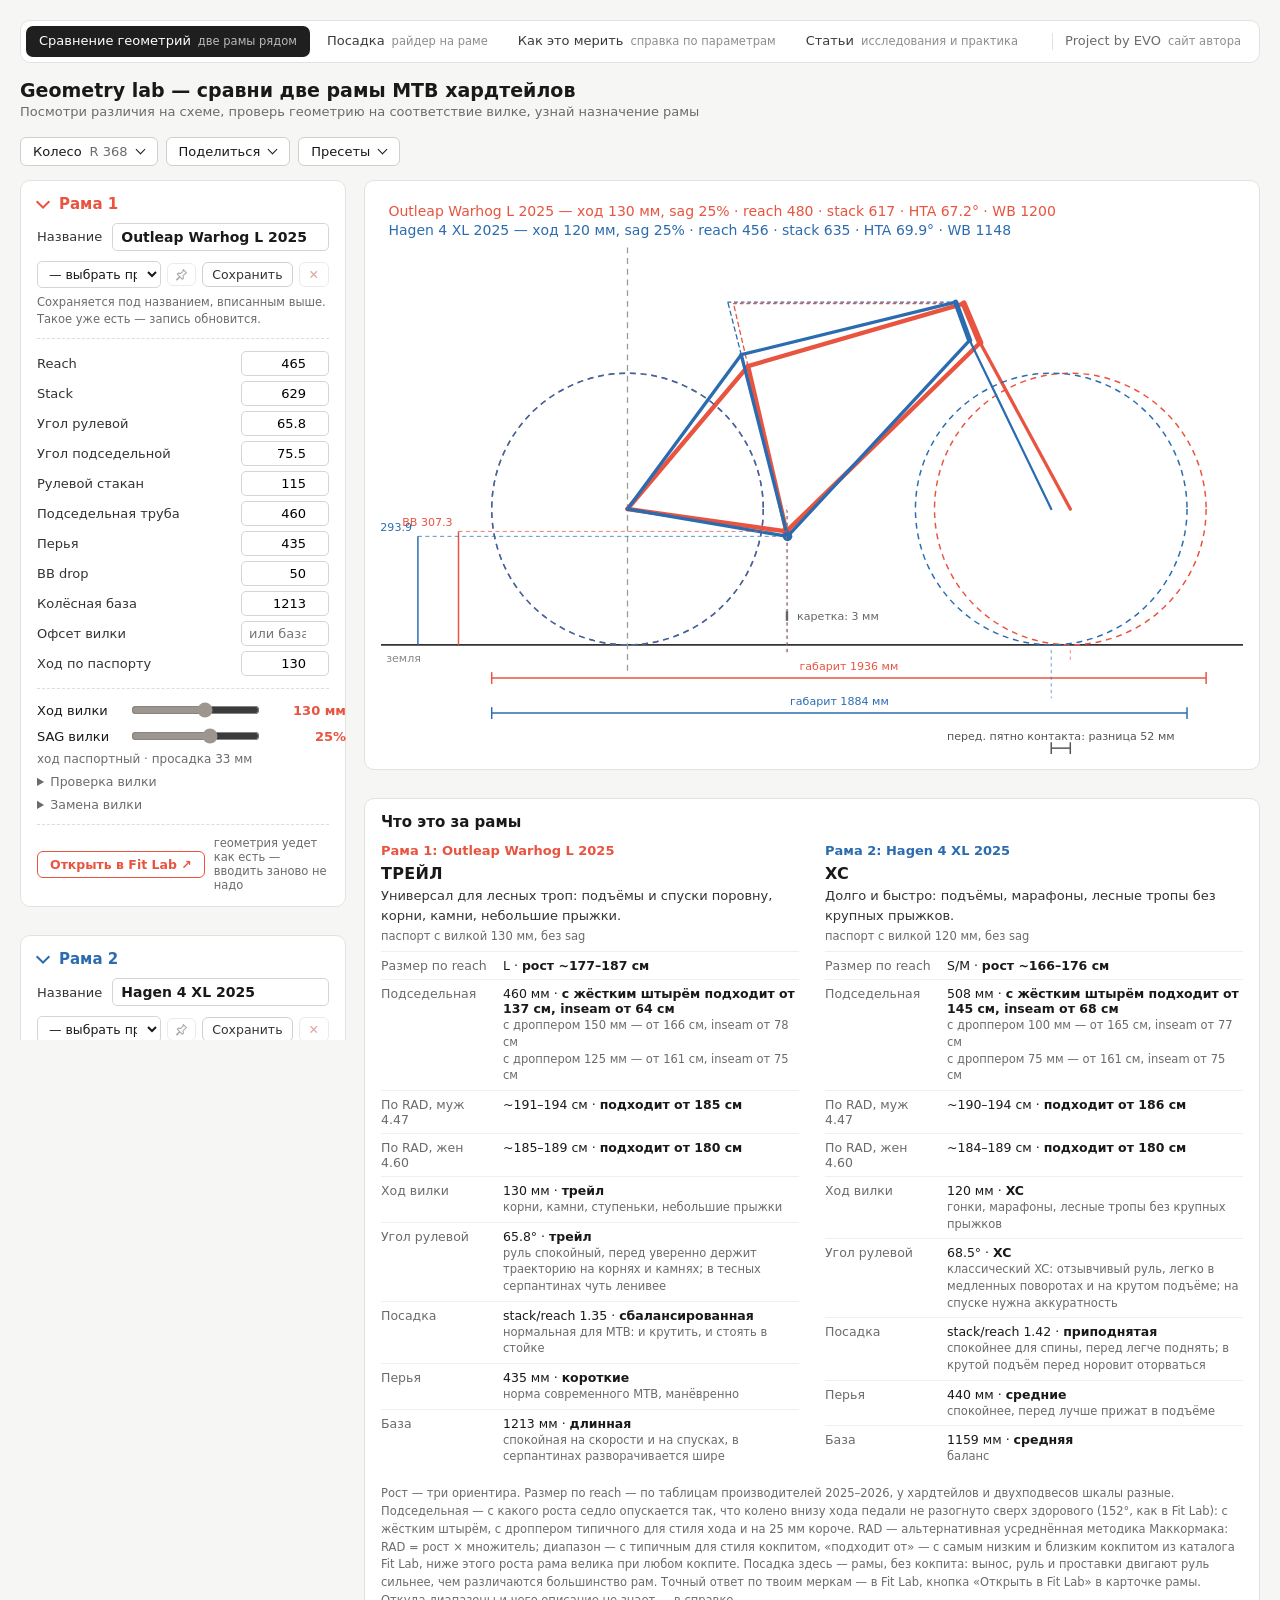
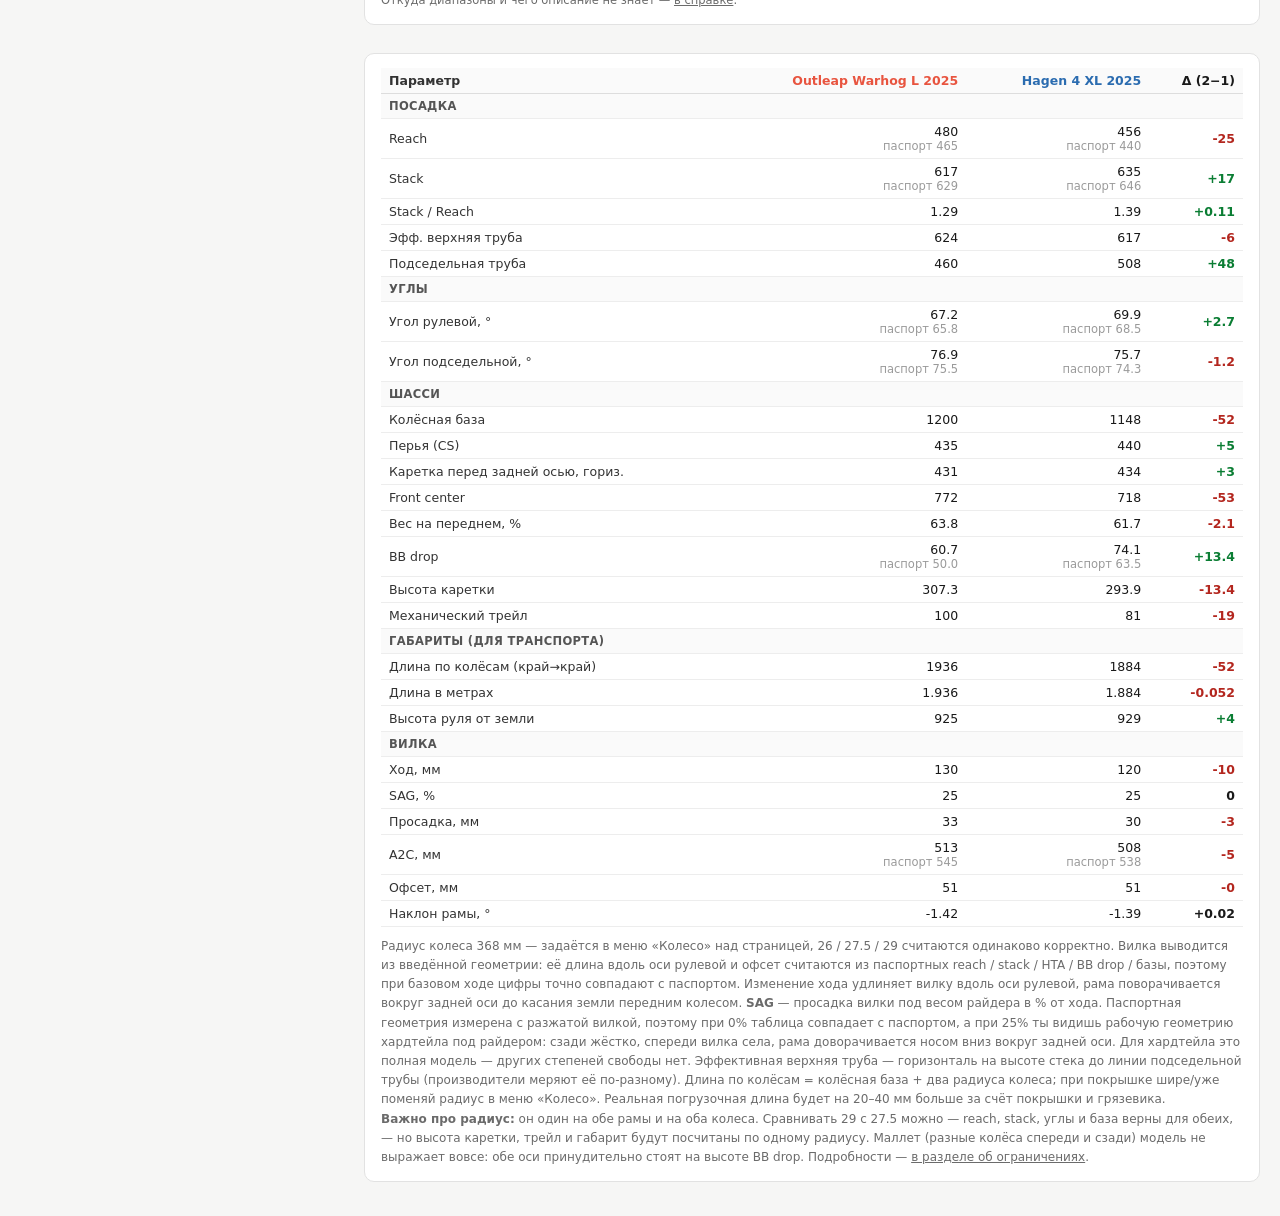
==== commit a27beb7d: "Add files via upload новая фича: Что это за рама. Определение характеристик рамы по её геометрии." ====
--- a/index.html
+++ b/index.html
@@ -3,9 +3,9 @@
 <head>
 <meta charset="utf-8">
 <meta name="viewport" content="width=device-width, initial-scale=1">
-<title>Geometry Lab — сравнение геометрий</title>
+<title>Geometry lab — сравни две рамы MTB хардтейлов</title>
 <link rel="stylesheet" href="site.css?v=d77220fe">
-<link rel="stylesheet" href="tools.css?v=13c05704">
+<link rel="stylesheet" href="tools.css?v=cfccfee0">
 <style>
 
 /* ---- раскладка ----
@@ -15,7 +15,9 @@
              clamp(330,25%,500) даёт ровно 25% в диапазоне ~1360–2040 px,
              ниже упирается в 330 (минимум для полей ввода), выше — в 500. */
 
-@media(min-width:760px){.cols{grid-template-columns:1fr 1fr}}
+/* align-items:start — свёрнутая карточка рамы не должна растягиваться по высоте
+   развёрнутой соседки, когда они стоят рядом */
+@media(min-width:760px){.cols{grid-template-columns:1fr 1fr;align-items:start}}
 @media(min-width:1160px){
   .layout{grid-template-columns:clamp(330px,25%,500px) 1fr}
   .cols{grid-template-columns:1fr}
@@ -23,9 +25,24 @@
 }
 #chart svg{margin:0 auto}
 
-.bikehead{display:flex;align-items:center;gap:8px;margin-bottom:10px}
-.dotc{width:12px;height:12px;border-radius:50%}
-.bikename{font-weight:650;font-size:15px;border:none;background:transparent;width:100%;padding:2px 0;color:inherit;font-family:inherit}
+/* Заголовок карточки рамы — «Рама 1», цветом рамы на схеме. Свёрнутая карточка
+   дописывает к нему название: одной строки хватает, чтобы понять, какая рама
+   где, а в развёрнутой название стоит в своём поле ниже и дважды не нужно. */
+.bikecard{min-width:0}   /* иначе колонка сетки растёт по неразрывному названию и карточка вылезает за экран */
+.bikecard > h3{font-size:15px;font-weight:650;color:inherit;min-width:0}
+.bikecard > h3.cardtog:hover{color:inherit;opacity:.8}
+/* хвост с названием внутри того же span, что и «Рама 1»: у заголовка flex с gap,
+   и отдельный элемент получил бы пробел перед двоеточием */
+.bikettl{overflow:hidden;text-overflow:ellipsis;white-space:nowrap;min-width:0}
+.bikesum{font-weight:500}
+.bikecard:not(.closed) .bikesum{display:none}
+
+/* Название — обычное поле с подписью и рамкой. Раньше это был текст без рамки
+   прямо в шапке карточки, и в нём не угадывалось, что его можно править. */
+.namefield{display:flex;align-items:center;gap:10px;font-size:13px;color:#333;margin-bottom:10px}
+.namefield input{flex:1;min-width:0;padding:5px 8px;border:1px solid #d5d5d5;border-radius:5px;
+  font-size:14px;font-weight:600;font-family:inherit;color:#191919}
+.namefield input:focus{outline:2px solid rgba(0,0,0,.12);border-color:#aaa}
 
 .grid input[type=number]{width:88px;padding:4px 7px;border:1px solid #d5d5d5;border-radius:5px;font-size:13px;text-align:right;font-family:inherit}
 .grid input:focus{outline:2px solid rgba(0,0,0,.12);border-color:#aaa}
@@ -55,7 +72,7 @@
 @media print{
   @page{ size:A4 landscape; margin:10mm }
   body{padding:0;background:#fff;font-size:11px}
-  .toolbar,.presets,#inputs,details,.warn{display:none !important}
+  .toolbar,#inputs,details,.warn{display:none !important}
   .printonly{display:block}
   .layout{display:block}
   .panel{position:static;max-height:none;overflow:visible}
@@ -70,6 +87,32 @@
   .note{font-size:8.5px}
   .prturl{font-size:8px;color:#999;word-break:break-all;margin-top:6px}
 }
+/* ---- «Что это за рамы» ----
+   Две колонки цветом рам, на узком экране одна под другой. Строка параметра —
+   подпись слева, число и слово справа, пояснение мелко под ними. Пояснение,
+   одинаковое у обеих рам, уходит в блок «У обеих» и дважды не повторяется. */
+.profh{margin:0 0 12px;font-size:15px;font-weight:650}
+.prof{display:grid;gap:18px 26px}
+@media(min-width:620px){.prof{grid-template-columns:1fr 1fr}}
+.pcol{min-width:0}
+.pttl{font-size:13px;font-weight:650;overflow:hidden;text-overflow:ellipsis;white-space:nowrap}
+.pstyle{font-size:16px;font-weight:700;text-transform:uppercase;letter-spacing:.02em;margin:6px 0 3px;color:#191919}
+.pstyle.pdisp{color:#8a5a00}
+.pedge{display:block;font-size:12px;font-weight:500;text-transform:none;letter-spacing:0;color:var(--mut);margin-top:1px}
+.ppur{font-size:13px;line-height:1.5;color:#333}
+.pbase{font-size:11.5px;color:var(--mut);margin:4px 0 8px}
+.prow{display:grid;grid-template-columns:112px 1fr;gap:0 10px;font-size:12.5px;padding:6px 0;border-top:1px solid #f0f0f0;margin:0}
+.prow dt{color:var(--mut)}
+.prow dd{margin:0;min-width:0;font-variant-numeric:tabular-nums}
+.pw{font-weight:600}
+.px{color:var(--mut);font-size:11.5px;line-height:1.45;margin-top:1px}
+.pnote{font-size:12px;line-height:1.45;color:#8a5a00;margin-top:8px}
+.pboth{margin-top:16px;padding-top:10px;border-top:1px dashed #ddd;font-size:12.5px;line-height:1.5}
+.pboth b{font-weight:650}
+.pboth div{margin-top:3px}
+.pfoot{font-size:11.5px;color:var(--mut);line-height:1.55;margin-top:14px}
+@media print{#profcard{page-break-inside:avoid}}
+
 .warn{font-size:12.5px;color:#8a5a00;background:#fff8e6;border:1px solid #f0dfae;border-radius:6px;padding:8px 10px;margin-top:10px;display:none}
 
 </style>
@@ -105,15 +148,41 @@
 </head>
 <body>
 
-<script src="nav.js?v=8c0f459d"></script>
-
-<h1>Geometry Lab — наложение геометрий хардтейлов</h1>
-<div class="sub">Колёса на общей земле, задние оси совмещены. Видно, как расходятся перья, куда уезжает каретка и где стоят пятна контакта передних колёс. Меняй любое число — схема пересчитывается на лету.</div>
+<script src="nav.js?v=fe891a9a"></script>
+
+<h1>Geometry lab — сравни две рамы MTB хардтейлов</h1>
+<div class="sub">Посмотри различия на схеме, проверь геометрию на соответствие вилке, узнай назначение рамы</div>
 
 <div class="toolbar">
-  <button class="primary" onclick="doPrint()">Сохранить в PDF</button>
-  <button onclick="copyLink()">Скопировать ссылку с параметрами</button>
-  <span class="ok" id="copyok" style="visibility:hidden">ссылка скопирована</span>
+  <!-- Колесо — в тулбаре, а не над карточками рам: радиус один на обе рамы, и
+       без лишнего блока сверху панель ввода начинается вровень со схемой. -->
+  <details class="menu">
+    <summary>Колесо <span class="msum" id="wrsum"></span></summary>
+    <div class="menupanel">
+      <div class="grid" style="max-width:300px"><label>Радиус колеса, мм</label><input type="number" step="1" id="wr"></div>
+      <div class="note" id="wrhint"></div>
+    </div>
+  </details>
+  <details class="menu">
+    <summary>Поделиться</summary>
+    <div class="menulist">
+      <button type="button" onclick="doPrint()">Сохранить в PDF</button>
+      <button type="button" onclick="copyLink()">Скопировать ссылку</button>
+    </div>
+  </details>
+  <details class="menu">
+    <summary>Пресеты</summary>
+    <div class="menulist">
+      <button type="button" onclick="BikePresets.exportFile()">Скачать в файл</button>
+      <button type="button" onclick="document.getElementById('psfile').click()">Загрузить из файла</button>
+    </div>
+  </details>
+  <input type="file" id="psfile" accept=".json,application/json" style="display:none"
+         onchange="if(this.files[0])BikePresets.importFile(this.files[0]);this.value=''">
+  <span class="tbmsg">
+    <span class="ok" id="copyok" style="visibility:hidden">ссылка скопирована</span>
+    <span class="ok" id="psok" style="visibility:hidden"></span>
+  </span>
 </div>
 
 <div class="printonly" id="printhead"></div>
@@ -121,23 +190,17 @@
 <div class="layout">
 <aside class="panel">
 
-<div class="presets">
-  <div class="psbar">
-    <b>Пресеты:</b>
-    <button onclick="BikePresets.exportFile()">Скачать в файл</button>
-    <button onclick="document.getElementById('psfile').click()">Загрузить из файла</button>
-    <input type="file" id="psfile" accept=".json,application/json" style="display:none"
-           onchange="if(this.files[0])BikePresets.importFile(this.files[0]);this.value=''">
-    <span class="ok" id="psok" style="visibility:hidden"></span>
-  </div>
-</div>
-
 <div class="cols" id="inputs"></div>
 
 </aside>
 <main class="results">
 
 <div class="card"><div id="chart"></div></div>
+
+<div class="card" id="profcard">
+  <h3 class="profh">Что это за рамы</h3>
+  <div id="profile"></div>
+</div>
 
 <div class="card">
   <div id="table"></div>
@@ -149,6 +212,9 @@
 </div>
 
 <script src="model.js?v=fe050aac"></script>
+<script src="cockpit.js?v=e26f6d23"></script>
+<script src="rider.js?v=15e4c776"></script>
+<script src="profile.js?v=03ad84b4"></script>
 <script src="frame.js?v=ee21854d"></script>
 <script src="presets.js?v=81fd17a7"></script>
 <script>
@@ -244,7 +310,7 @@
   }).filter(Boolean);
   if(!shifted.length){
     document.getElementById('chart').innerHTML = `<div class="needmsg">${BikeFrame.HINTS.needFrontAxle}</div>`;
-    buildTable(S); syncHash();
+    buildTable(S); buildProfile(); syncHash();
     return;
   }
 
@@ -343,6 +409,7 @@
     + ` style="width:100%;height:auto;max-width:calc(80vh * ${ratio})">${head}${g}</svg>`;
 
   buildTable(S);
+  buildProfile();
   syncHash();
 }
 
@@ -412,13 +479,103 @@
   else w.style.display='none';
 
   document.getElementById('note').innerHTML =
-   `Радиус колеса ${state.wheelR} мм — задаётся в общих настройках, 26 / 27.5 / 29 считаются одинаково корректно. Вилка выводится из введённой геометрии: её длина вдоль оси рулевой и офсет считаются из паспортных reach / stack / HTA / BB drop / базы,
+   `Радиус колеса ${state.wheelR} мм — задаётся в меню «Колесо» над страницей, 26 / 27.5 / 29 считаются одинаково корректно. Вилка выводится из введённой геометрии: её длина вдоль оси рулевой и офсет считаются из паспортных reach / stack / HTA / BB drop / базы,
     поэтому при базовом ходе цифры точно совпадают с паспортом. Изменение хода удлиняет вилку вдоль оси рулевой, рама поворачивается вокруг задней оси до касания земли передним колесом.
     <b>SAG</b> — просадка вилки под весом райдера в % от хода. Паспортная геометрия измерена с разжатой вилкой, поэтому при 0% таблица совпадает с паспортом,
     а при 25% ты видишь рабочую геометрию хардтейла под райдером: сзади жёстко, спереди вилка села, рама доворачивается носом вниз вокруг задней оси.
     Для хардтейла это полная модель — других степеней свободы нет. Эффективная верхняя труба — горизонталь на высоте стека до линии подседельной трубы (производители меряют её по-разному).
-    Длина по колёсам = колёсная база + два радиуса колеса; при покрышке шире/уже поменяй радиус в общих настройках. Реальная погрузочная длина будет на 20–40 мм больше за счёт покрышки и грязевика.
+    Длина по колёсам = колёсная база + два радиуса колеса; при покрышке шире/уже поменяй радиус в меню «Колесо». Реальная погрузочная длина будет на 20–40 мм больше за счёт покрышки и грязевика.
     <br><b>Важно про радиус:</b> он один на обе рамы и на оба колеса. Сравнивать 29 с 27.5 можно — reach, stack, углы и база верны для обеих, — но высота каретки, трейл и габарит будут посчитаны по одному радиусу. Маллет (разные колёса спереди и сзади) модель не выражает вовсе: обе оси принудительно стоят на высоте BB drop. Подробности — <a href="help.html#limits" style="color:inherit">в разделе об ограничениях</a>.`;
+}
+
+/* ================= что это за рамы ================= */
+/* Слова и пороги — в profile.js, общие и прогоняемые регрессом (блок prof|);
+   здесь только вёрстка. Профиль описывает паспорт с текущей вилкой без sag:
+   каталожные диапазоны сняты так же, а слайдер sag двигает только схему и
+   таблицу. Перебор каталога кокпита для «подходит от» — полторы тысячи
+   вызовов солвера, поэтому ответ запоминается, пока рама и колесо те же:
+   render() зовётся на каждое нажатие клавиши в любом поле. */
+const PROF_MEMO = [{key:null,val:null},{key:null,val:null}];
+function profileOf(i){
+  const {sag, name, ...geo} = state.bikes[i];   // ни sag, ни название на профиль не влияют
+  const key = JSON.stringify([geo, state.wheelR]), m = PROF_MEMO[i];
+  if(m.key !== key){ m.key = key; m.val = BikeProfile.describe(geo, state.wheelR); }
+  return m.val;
+}
+
+/* Строки одной рамы: подпись, число, слово, пояснение. key связывает строки
+   двух рам: одинаковое пояснение показывается один раз, в блоке «У обеих». */
+function profRows(d){
+  const r = Math.round, rows = [], x = d.num, S = BikeProfile.STYLES;
+  if(d.size){
+    /* Рост по reach показывается как есть; что типичный для стиля дроппер
+       поднимает его нижнюю границу — в подписи. Сама граница и три штыря —
+       строкой «Подседельная». */
+    const z = d.size, seat = d.seat, T = seat && seat.drops[0];
+    const lift = !seat || !seat.raises ? ''
+               : `типичный для стиля дроппер поднимает нижнюю границу до ${r(T.min)} см`
+                 + (seat.raises===2 ? ' — выше всего диапазона по reach: рама коротка по длине и высока по подседельной' : '');
+    rows.push({key:'size', label:'Размер по reach', val:z.name, word:`рост ~${r(z.lo)}–${r(z.hi)} см`,
+      text:[z.scale==='fs' ? 'по шкале двухподвесов' : '', lift].filter(Boolean).join('; ')});
+    if(seat) rows.push({key:'seat', label:'Подседельная', val:`${r(seat.st)} мм`,
+      word:`с жёстким штырём подходит от ${r(seat.rigid.min)} см, inseam от ${r(seat.rigid.inseam)} см`,
+      text:seat.drops.map(x=>`с дроппером ${x.drop} мм — от ${r(x.min)} см, inseam от ${r(x.inseam)} см`).join('<br>')});
+    for(const [s,k] of [['m','муж'],['f','жен']]){
+      const R = d.rad[s];
+      rows.push({key:'rad'+s, label:`По RAD, ${k} ${BikeProfile.RADMULT[s].toFixed(2)}`,
+        val:`~${r(R.lo)}–${r(R.hi)} см`, word:`подходит от ${r(R.min)} см`, text:''});
+    }
+  } else rows.push({key:'size', label:'Размер', val:'по таблице производителя', word:'',
+    text:'reach у таких рам мал, длину добирают выносом — рост по reach не читается'});
+  rows.push({key:'travel', label:'Ход вилки', val:`${x.travel} мм`,
+    word: d.travel ? S[d.travel.style].name : 'не учитывается',
+    text: d.travel ? d.travel.text : 'у гравийных и городских рам вилка обычно жёсткая'});
+  rows.push({key:'hta', label:'Угол рулевой', val:`${x.hta.toFixed(1)}°`, word:S[d.hta.style].name, text:d.hta.text});
+  rows.push({key:'posture', label:'Посадка', val:`stack/reach ${x.srN.toFixed(2)}`, word:d.posture.word, text:d.posture.text});
+  rows.push({key:'cs', label:'Перья', val:`${x.cs.toFixed(0)} мм`, word:d.cs.word, text:d.cs.text});
+  rows.push({key:'wb', label:'База', val:`${x.wb.toFixed(0)} мм`, word:d.wb.word,
+    text: d.wb.text + (d.wb.vsTyp<0 ? '; живее типичной для этого стиля' : d.wb.vsTyp>0 ? '; устойчивее типичной для этого стиля' : '')});
+  return rows;
+}
+
+function buildProfile(){
+  const host = document.getElementById('profile');
+  if(!host) return;
+  const D = state.bikes.map((b,i)=>BikeModel.hasFrontAxle(b) ? profileOf(i) : null);
+  const R = D.map(d=>d ? profRows(d) : null);
+  // пояснение, одинаковое у обеих рам, уходит вниз одной строкой
+  const shared = new Set(), both = [];
+  if(R[0] && R[1]) for(const a of R[0]){
+    const b = R[1].find(x=>x.key===a.key);
+    if(b && a.text && a.text===b.text && a.word===b.word){ shared.add(a.key); both.push(`<b>${a.label}</b> — ${a.word ? a.word+': ' : ''}${a.text}`); }
+  }
+  const sharedNotes = D[0] && D[1] ? D[0].notes.filter(n=>D[1].notes.some(m=>m.key===n.key)).map(n=>n.key) : [];
+  sharedNotes.forEach(k=>both.push(D[0].notes.find(n=>n.key===k).text));
+
+  const col = (d,i)=>{
+    const b = state.bikes[i], color = i ? 'var(--c2)' : 'var(--c1)';
+    const head = `<div class="pttl" style="color:${color}">Рама ${i+1}${(b.name||'').trim() ? ': '+esc(b.name.trim()) : ''}</div>`;
+    if(!d) return `<div class="pcol">${head}<div class="ppur" style="margin-top:6px">—<br><span class="px">${BikeFrame.HINTS.needFrontAxle}</span></div></div>`;
+    const st = d.style;
+    const edge = st.edgeName ? `<span class="pedge">на границе с «${st.edgeName}»</span>` : '';
+    const rows = R[i].map(x=>`<dl class="prow"><dt>${x.label}</dt><dd><span>${x.val}</span>${x.word ? ` · <span class="pw">${x.word}</span>` : ''}`
+      + (x.text && !shared.has(x.key) ? `<div class="px">${x.text}</div>` : '') + '</dd></dl>').join('');
+    const notes = d.notes.filter(n=>!sharedNotes.includes(n.key)).map(n=>`<div class="pnote">${n.text}</div>`).join('');
+    return `<div class="pcol">${head}
+      <div class="pstyle${st.kind==='dispute' ? ' pdisp' : ''}">${st.name}${edge}</div>
+      <div class="ppur">${st.purpose}</div>
+      <div class="pbase">паспорт${d.travel ? ` с вилкой ${d.num.travel} мм` : ''}, без sag</div>
+      ${rows}${notes}</div>`;
+  };
+  host.innerHTML = `<div class="prof">${D.map(col).join('')}</div>`
+    + (both.length ? `<div class="pboth"><div style="color:var(--mut)">У обеих рам</div>${both.map(t=>`<div>${t}</div>`).join('')}</div>` : '')
+    + `<div class="pfoot">Рост — три ориентира. Размер по reach — по таблицам производителей 2025–2026, у хардтейлов и двухподвесов шкалы разные.
+       Подседельная — с какого роста седло опускается так, что колено внизу хода педали не разогнуто сверх здорового (152°, как в Fit Lab): с жёстким штырём, с дроппером типичного для стиля хода и на 25 мм короче.
+       RAD — альтернативная усреднённая методика Маккормака: RAD = рост × множитель; диапазон — с типичным для стиля кокпитом,
+       «подходит от» — с самым низким и близким кокпитом из каталога Fit Lab, ниже этого роста рама велика при любом кокпите.
+       Посадка здесь — рамы, без кокпита: вынос, руль и проставки двигают руль сильнее, чем различаются большинство рам.
+       Точный ответ по твоим меркам — в Fit Lab, кнопка «Открыть в Fit Lab» в карточке рамы.
+       Откуда диапазоны и чего описание не знает — <a href="help.html#profile" style="color:inherit">в справке</a>.</div>`;
 }
 
 /* ================= интерфейс ================= */
@@ -426,7 +583,7 @@
    общие с Fit Lab. Карточка рамы здесь стоит так же, как там: сетка паспорта,
    слайдеры, «Проверка вилки», «Замена вилки». Своё у этой страницы — цвет рамы,
    два слота и кнопка переноса в Fit Lab. Радиус колеса один на обе рамы и живёт
-   в общих настройках, а не в карточке. */
+   в меню «Колесо» тулбара, а не в карточке. */
 // поле ввода рамы: четвёртый элемент кортежа — подсказка в пустом поле
 const numInput = (i,b,[k,l,st,ph],def) =>
   `<label>${l}</label><input type="number" step="${st}" data-i="${i}" data-k="${k}" value="${b[k]??''}" placeholder="${ph||def}">`;
@@ -439,15 +596,32 @@
 
 function esc(s){return String(s).replace(/[<>&"]/g,c=>({'<':'&lt;','>':'&gt;','&':'&amp;','"':'&quot;'}[c]))}
 
+/* Свёрнута ли карточка рамы — помнится между заходами. Ключ свой, а не общий
+   с Fit Lab (bikelab.cards.v1): у того своя история форм с переносом старых,
+   и чужие id в нём ничего не дали бы, кроме связности двух страниц. Нет
+   хранилища — карточки просто раскрыты при каждом заходе. */
+const BIKEOPEN_KEY='bikelab.geo.open.v1';
+const bikeOpen=(()=>{
+  try{ const o=JSON.parse(localStorage.getItem(BIKEOPEN_KEY));
+       if(Array.isArray(o)) return [o[0]!==false, o[1]!==false]; }catch(e){}
+  return [true,true];
+})();
+function bikeOpenSave(){ try{ localStorage.setItem(BIKEOPEN_KEY, JSON.stringify(bikeOpen)); }catch(e){} }
+// хвост заголовка свёрнутой карточки: «Рама 1: Outleap Warhog L 2025»
+const bikeSum = b => (b.name||'').trim() ? ': '+esc(b.name.trim()) : '';
+
 function buildInputs(){
   const host = document.getElementById('inputs');
   host.innerHTML = state.bikes.map((b,i)=>`
-   <div class="card" style="color:${i?'var(--c2)':'var(--c1)'}">
-     <div class="bikehead">
-       <div class="dotc" style="background:currentColor"></div>
-       <input class="bikename" data-i="${i}" data-k="name" value="${esc(b.name)}">
-     </div>
-     ${BikePresets.rowHTML('geo',i,'Сохраняется под именем рамы, вписанным выше. Имя уже есть — запись обновится.')}
+   <div class="card bikecard${bikeOpen[i]?'':' closed'}" style="color:${i?'var(--c2)':'var(--c1)'}">
+     <h3 class="cardtog" role="button" tabindex="0" data-i="${i}" aria-expanded="${bikeOpen[i]}">
+       <span class="bikettl">Рама ${i+1}<span class="bikesum" id="bs${i}">${bikeSum(b)}</span></span>
+     </h3>
+     <div class="cardbody">
+     <label class="namefield">Название
+       <input data-i="${i}" data-k="name" value="${esc(b.name)}" placeholder="например, модель и размер">
+     </label>
+     ${BikePresets.rowHTML('geo',i,'Сохраняется под названием, вписанным выше. Такое уже есть — запись обновится.')}
      <div class="grid" style="color:#191919">
        ${BikeFrame.GRID.map(f=>numInput(i,b,f,'')).join('')}
      </div>
@@ -476,12 +650,23 @@
        <button class="tofit" onclick="openInFit(${i})">Открыть в Fit Lab ↗</button>
        <span class="hoff">геометрия уедет как есть — вводить заново не надо</span>
      </div>
+     </div>
    </div>`).join('');
+
+  host.querySelectorAll('.bikecard > h3').forEach(h=>{
+    const toggle=()=>{
+      const i=+h.dataset.i, now=!h.parentNode.classList.toggle('closed');
+      h.setAttribute('aria-expanded', now);
+      bikeOpen[i]=now; bikeOpenSave();
+    };
+    h.addEventListener('click',toggle);
+    h.addEventListener('keydown',e=>{ if(e.key==='Enter'||e.key===' '){ e.preventDefault(); toggle(); } });
+  });
 
   host.querySelectorAll('input').forEach(el=>{
     el.addEventListener('input', e=>{
       const i=+el.dataset.i, k=el.dataset.k;
-      if(k==='name') state.bikes[i].name = el.value;
+      if(k==='name'){ state.bikes[i].name = el.value; document.getElementById('bs'+i).textContent = bikeSum(state.bikes[i]); }
       else if(el.value==='') state.bikes[i][k] = null;
       else state.bikes[i][k] = parseFloat(el.value);
       if(k==='travel') document.getElementById('tv'+i).textContent = el.value+BikeFrame.SLIDERS.travel.unit;
@@ -533,7 +718,7 @@
 /* ==================== пресеты ====================
    Хранилище, импорт, экспорт и строка пресета — общие, в presets.js. Здесь
    только своё: пресет рамы собирается из карточки своего слота и в неё же
-   раскладывается, а имя пресета — это имя рамы в шапке карточки. */
+   раскладывается, а имя пресета — это название рамы в карточке. */
 // встроенные: по умолчанию закреплены вверху списка, удалить можно (presets.js)
 const BUILTIN={
   geo: Object.fromEntries(Object.values(PRESETS).map(b=>[b.name, BikePresets.pick('geo',{...b,wheelR:368})]))
@@ -671,22 +856,22 @@
    + 'Точнее — обмерь покрышку ниткой по кругу и подели на 6.28. Значение одно на обе рамы и на оба колеса.';
 })();
 
-// глобальные настройки колеса
-(function(){
-  const d = document.createElement('details');
-  d.innerHTML = `<summary style="margin:-6px 0 12px">Общие настройки (колесо)</summary>
-    <div class="card" style="margin-top:8px"><div class="grid" style="max-width:340px">
-      <label>Радиус колеса, мм</label><input type="number" step="1" id="wr" value="${state.wheelR}">
-    </div>
-    <div class="note">${WHEEL_HINT}</div></div>`;
-  document.querySelector('.presets').after(d);
-  d.querySelector('#wr').addEventListener('input',e=>{ state.wheelR = parseFloat(e.target.value)||368; render(); });
-})();
+/* Колесо — меню тулбара. Радиус виден на самой кнопке: он один на обе рамы и
+   двигает высоту каретки, трейл и габарит, поэтому должен читаться без
+   раскрытия меню. Поведение меню (закрыться мимо, по Escape) — в nav.js. */
+document.getElementById('wrhint').innerHTML = WHEEL_HINT;
+function wheelSync(){
+  const w = document.getElementById('wr');
+  if(w && document.activeElement !== w) w.value = state.wheelR;
+  document.getElementById('wrsum').textContent = 'R ' + state.wheelR;
+}
+document.getElementById('wr').addEventListener('input', e=>{
+  state.wheelR = parseFloat(e.target.value)||368; wheelSync(); render();
+});
 
 // восстановление из ссылки при загрузке
 hashToState();
-const wrEl = document.getElementById('wr');
-if(wrEl) wrEl.value = state.wheelR;
+wheelSync();
 
 buildInputs();
 render();
@@ -694,7 +879,7 @@
 // переход по другой ссылке в том же окне
 window.addEventListener('hashchange', ()=>{
   if(location.hash !== stateToHash() && hashToState()){
-    const w = document.getElementById('wr'); if(w) w.value = state.wheelR;
+    wheelSync();
     buildInputs(); render();
   }
 });
--- a/tools.css
+++ b/tools.css
@@ -30,15 +30,11 @@
 .psrow .pspin[aria-pressed="true"]{color:#191919;background:#f1f1f1}
 .psrow .pspin[aria-pressed="true"] svg{fill:currentColor}
 .pshint{font-size:11.5px;color:var(--mut);margin-top:6px;line-height:1.45}
-.psbar{display:flex;gap:6px;align-items:center;flex-wrap:wrap;font-size:12.5px}
-.psbar b{color:var(--mut);font-weight:500;margin-right:2px}
 .psrow select{padding:4px 7px;border:1px solid #d5d5d5;border-radius:5px;font-size:12.5px;
   font-family:inherit;background:#fff;color:#191919;min-width:0;flex:1 1 120px}
 .psrow select:focus{outline:2px solid rgba(0,0,0,.12);border-color:#aaa}
 .psrow button:disabled,.psrow select:disabled,.psbox .psname:disabled{opacity:.42;cursor:not-allowed}
-@media print{.psbox,.pshint,.psbar{display:none!important}}
-.presets{display:flex;gap:6px;flex-wrap:wrap;align-items:center;font-size:12.5px}
-.presets b{color:var(--mut);font-weight:500;margin-right:2px}
+@media print{.psbox,.pshint{display:none!important}}
 
 /* ---------- кнопки и тулбар ---------- */
 button{font-family:inherit;font-size:12.5px;padding:4px 10px;border:1px solid #d0d0d0;background:#fff;border-radius:6px;cursor:pointer}
@@ -47,6 +43,33 @@
 .toolbar button{padding:6px 13px;font-size:13px}
 .toolbar .primary{background:#1f1f1f;color:#fff;border-color:#1f1f1f}
 .toolbar .primary:hover{background:#333}
+
+/* Выпадающий список в тулбаре: <details> с кнопкой-заголовком и списком под ней.
+   <details>, а не своя кнопка со скрытым блоком, — открывается без скрипта и
+   сам сообщает читалке экрана, раскрыт ли. Список плавает поверх страницы,
+   поэтому строка тулбара не растёт, пока он открыт. */
+.menu{position:relative;margin:0;font-size:13px}
+.menu > summary{list-style:none;display:flex;align-items:center;gap:8px;padding:6px 12px;
+  border:1px solid #d0d0d0;border-radius:6px;background:#fff;color:#191919;font-size:13px}
+.menu > summary::-webkit-details-marker{display:none}
+.menu > summary::after{content:'';width:6px;height:6px;border-right:1.5px solid currentColor;
+  border-bottom:1.5px solid currentColor;transform:rotate(45deg);margin:0 1px 3px}
+.menu > summary:hover,.menu[open] > summary{background:#f2f2f2}
+.menulist{position:absolute;top:calc(100% + 4px);left:0;z-index:20;min-width:100%;display:flex;flex-direction:column;
+  background:#fff;border:1px solid var(--bd);border-radius:8px;box-shadow:0 6px 20px rgba(0,0,0,.1);padding:4px}
+.menulist button{border:none;text-align:left;white-space:nowrap;padding:7px 11px;font-size:13px;border-radius:5px}
+/* Меню с формой вместо списка команд — «Колесо» на сравнении: поле и таблица
+   подсказок. Ширина своя, а не по кнопке: таблица шире заголовка. */
+.menupanel{position:absolute;top:calc(100% + 4px);left:0;z-index:20;width:min(380px,calc(100vw - 32px));
+  background:#fff;border:1px solid var(--bd);border-radius:8px;box-shadow:0 6px 20px rgba(0,0,0,.1);
+  padding:12px 14px;font-size:12.5px;line-height:1.5;color:#191919}
+.msum{color:var(--mut);font-variant-numeric:tabular-nums}
+
+/* Подтверждения «ссылка скопирована» и «импортировано» лежат друг на друге в
+   остатке строки тулбара. В потоке невидимые подписи переносились на телефоне
+   второй строкой и оставляли под кнопками пустую полосу. */
+.tbmsg{flex:1 1 0;min-width:0;align-self:stretch;position:relative}
+.tbmsg > span{position:absolute;left:0;right:0;top:50%;transform:translateY(-50%);line-height:1.3}
 
 /* Поле, без которого расчёт не идёт: рамка и фон, а под сеткой — объяснение.
    Подсветка, а не блокировка ввода: человек дописывает число, и всё оживает. */
@@ -78,6 +101,28 @@
 summary{cursor:pointer;color:var(--mut);font-size:12.5px;user-select:none}
 details .grid{margin-top:8px}
 
+/* Сворачиваемая карточка: заголовок h3.cardtog — кнопка, содержимое в .cardbody.
+   Общее у Fit Lab (все карточки) и сравнения (карточки рам). Печать раскрывает
+   всё принудительно: свёрнутый блок не должен пропасть из распечатки, а именно
+   распечатку берут с собой к велосипеду.
+   Правила перенесены из fit-lab.html без изменений. Каскад от переезда не
+   сдвинулся: у всех селекторов здесь специфичность выше, чем у локального
+   .card h3 страниц, поэтому порядок подключения им безразличен. */
+.card > h3.cardtog{cursor:pointer;display:flex;align-items:center;gap:8px;margin:0;
+                   user-select:none;-webkit-user-select:none}
+.card > h3.cardtog:hover{color:#191919}
+/* Раскрытая карточка — галочка вниз, свёрнутая — вправо. Уголок нарисован
+   двумя бордюрами, поэтому «вниз» это поворот на 45°, а «вправо» на −45°;
+   нижний отступ компенсирует смещение оптического центра при повороте. */
+.card > h3.cardtog::before{content:'';width:8px;height:8px;flex:0 0 auto;border-right:2px solid currentColor;
+  border-bottom:2px solid currentColor;transform:rotate(45deg);margin:0 3px 4px 1px;transition:transform .12s}
+.card.closed > h3.cardtog::before{transform:rotate(-45deg);margin:0 2px 2px 2px}
+.card.closed > h3.cardtog{margin:0}
+.card > .cardbody{margin-top:10px}
+.card.closed > .cardbody{display:none}
+.card.closed{padding-top:13px;padding-bottom:13px}
+@media print{ .card > .cardbody{display:block!important} .card > h3.cardtog::before{display:none} }
+
 /* ---------- схемы ---------- */
 svg{width:100%;height:auto;display:block}
 
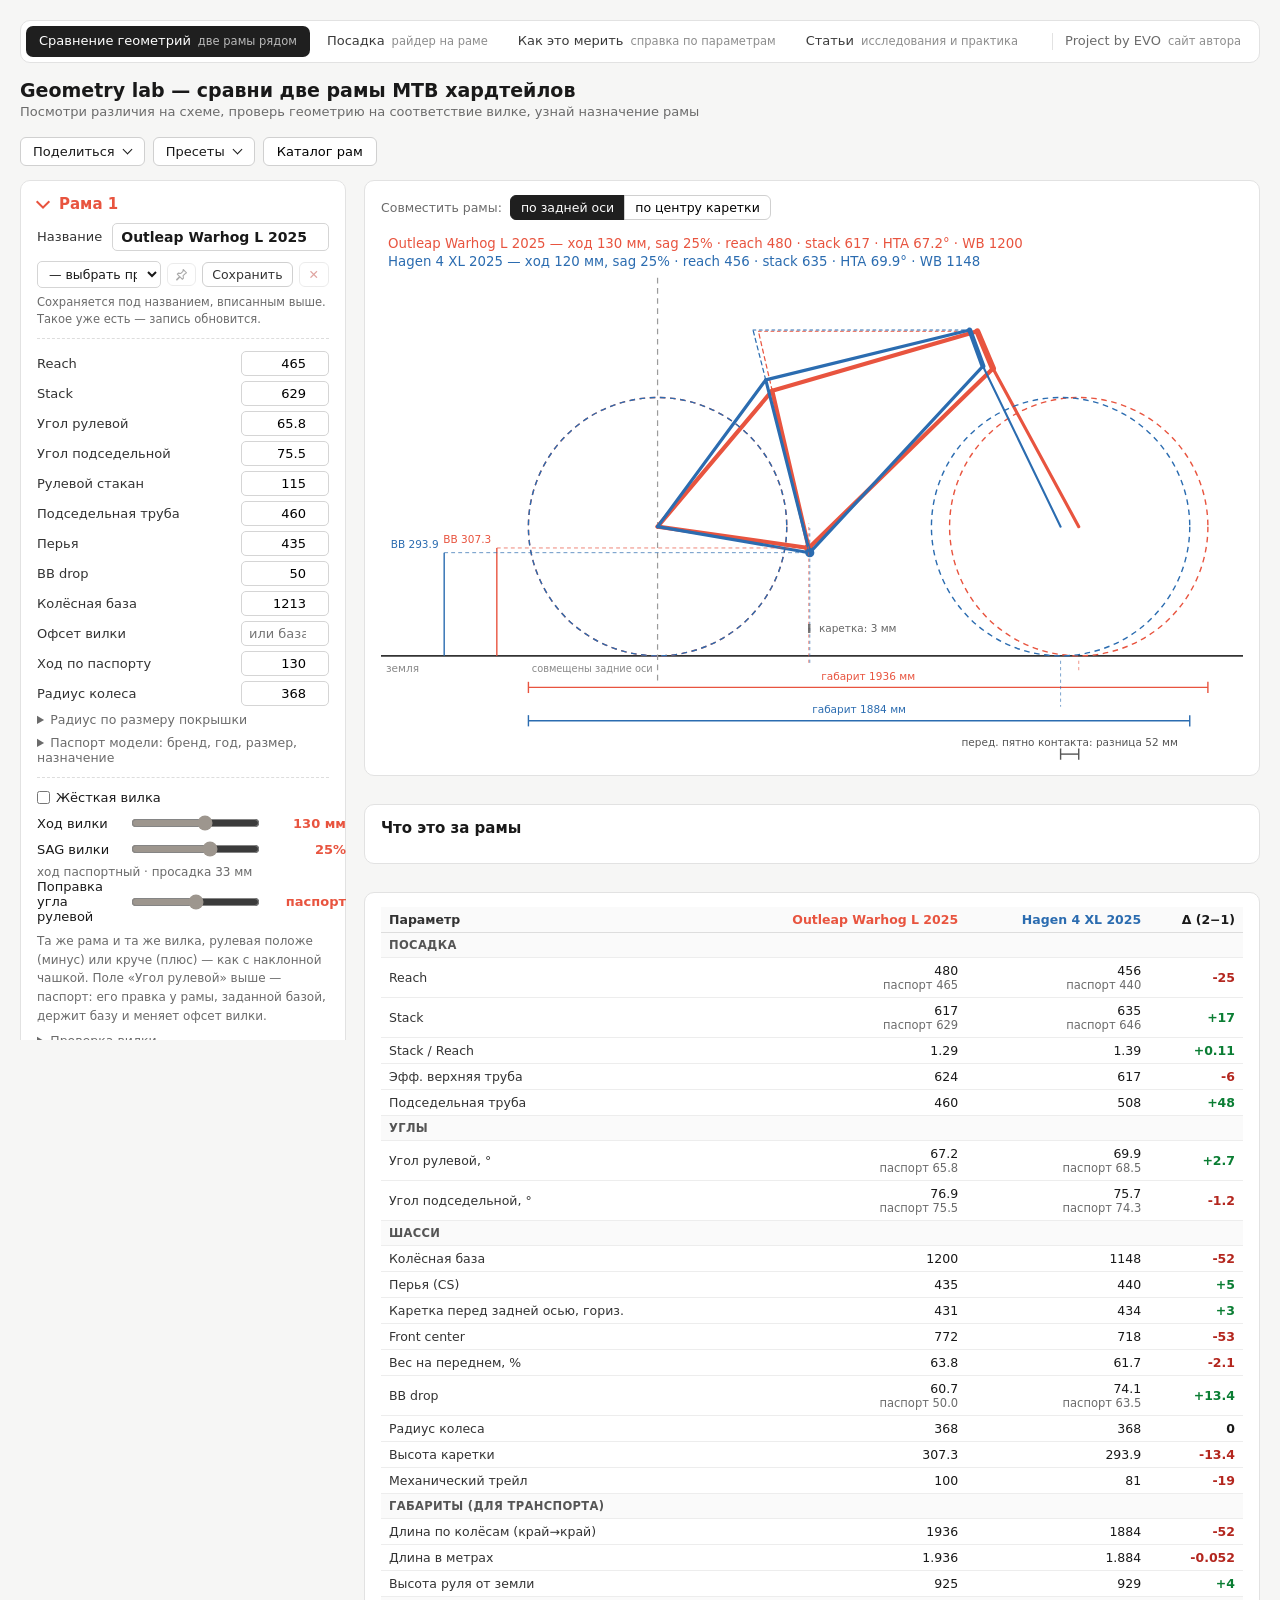
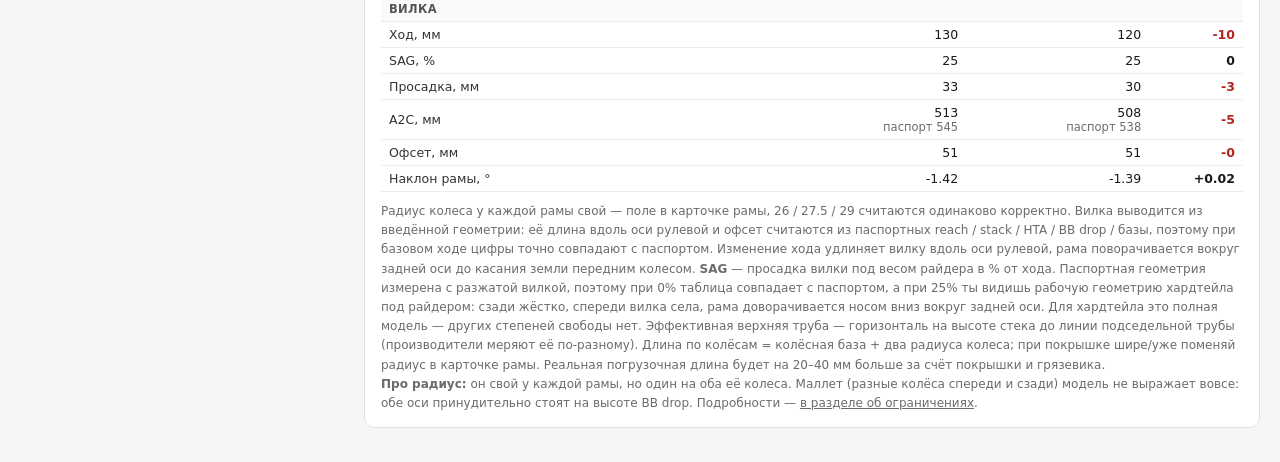
==== commit 05c8f517: "Add files via upload новые фичи: каталог, управление пресетами, мелкие правки" ====
--- a/index.html
+++ b/index.html
@@ -5,7 +5,7 @@
 <meta name="viewport" content="width=device-width, initial-scale=1">
 <title>Geometry lab — сравни две рамы MTB хардтейлов</title>
 <link rel="stylesheet" href="site.css?v=d77220fe">
-<link rel="stylesheet" href="tools.css?v=cfccfee0">
+<link rel="stylesheet" href="tools.css?v=68841690">
 <style>
 
 /* ---- раскладка ----
@@ -50,6 +50,9 @@
 .travel{margin-top:12px;padding-top:11px;border-top:1px dashed #ddd}
 .travel .row{display:flex;align-items:center;gap:10px;font-size:13px;margin-bottom:6px}
 .travel input[type=range]{flex:1;accent-color:currentColor}
+.travel input[type=range]:disabled{opacity:.35}
+.rigidrow{display:inline-flex;align-items:center;gap:6px;font-size:13px;color:#191919;margin-bottom:8px;cursor:pointer}
+.rigidrow input{accent-color:currentColor;margin:0}
 .tval{font-variant-numeric:tabular-nums;font-weight:650;min-width:74px;text-align:right}
 
 .handoff{margin-top:12px;padding-top:11px;border-top:1px dashed #ddd;display:flex;gap:9px;align-items:center;flex-wrap:wrap}
@@ -59,10 +62,11 @@
 @media print{.handoff{display:none!important}}
 
 details{margin-top:8px;font-size:13px}
+.wheelhint{margin:6px 0 0;color:#191919}
 
 table{border-collapse:collapse;font-size:12.5px;width:100%;font-variant-numeric:tabular-nums}
 
-.spec{color:#9a9a9a;font-size:11.5px}
+.spec{color:var(--mut);font-size:11.5px}
 .pos{color:#0a7d33}.neg{color:#b3261e}
 .dcol{font-weight:600}
 .note{font-size:12px;color:var(--mut);line-height:1.6;margin-top:10px}
@@ -113,6 +117,17 @@
 .pfoot{font-size:11.5px;color:var(--mut);line-height:1.55;margin-top:14px}
 @media print{#profcard{page-break-inside:avoid}}
 
+/* Переключатель совмещения над схемой: две кнопки встык, нажатая — тёмная, как
+   «Только велосипед» в Fit Lab. В печать не идёт: на самой схеме подписано,
+   что совмещено. */
+.alignbar{display:flex;align-items:center;gap:8px;flex-wrap:wrap;font-size:12.5px;color:var(--mut);margin:0 0 8px}
+.seg{display:inline-flex}
+.seg button{border-radius:0;margin-left:-1px}
+.seg button:first-child{border-radius:6px 0 0 6px;margin-left:0}
+.seg button:last-child{border-radius:0 6px 6px 0}
+.seg button[aria-pressed="true"]{background:#1f1f1f;color:#fff;border-color:#1f1f1f}
+@media print{.alignbar{display:none}}
+
 .warn{font-size:12.5px;color:#8a5a00;background:#fff8e6;border:1px solid #f0dfae;border-radius:6px;padding:8px 10px;margin-top:10px;display:none}
 
 </style>
@@ -154,15 +169,6 @@
 <div class="sub">Посмотри различия на схеме, проверь геометрию на соответствие вилке, узнай назначение рамы</div>
 
 <div class="toolbar">
-  <!-- Колесо — в тулбаре, а не над карточками рам: радиус один на обе рамы, и
-       без лишнего блока сверху панель ввода начинается вровень со схемой. -->
-  <details class="menu">
-    <summary>Колесо <span class="msum" id="wrsum"></span></summary>
-    <div class="menupanel">
-      <div class="grid" style="max-width:300px"><label>Радиус колеса, мм</label><input type="number" step="1" id="wr"></div>
-      <div class="note" id="wrhint"></div>
-    </div>
-  </details>
   <details class="menu">
     <summary>Поделиться</summary>
     <div class="menulist">
@@ -175,8 +181,12 @@
     <div class="menulist">
       <button type="button" onclick="BikePresets.exportFile()">Скачать в файл</button>
       <button type="button" onclick="document.getElementById('psfile').click()">Загрузить из файла</button>
+      <button type="button" onclick="BikePresetManager.open()">Управление пресетами</button>
     </div>
   </details>
+  <!-- Каталог рам — отдельной кнопкой сразу за «Пресетами», а не пунктом внутри:
+       из меню его никто не находил, пока не заходил туда за другим. -->
+  <button type="button" id="catbtn" onclick="BikeCatalog.open()">Каталог рам</button>
   <input type="file" id="psfile" accept=".json,application/json" style="display:none"
          onchange="if(this.files[0])BikePresets.importFile(this.files[0]);this.value=''">
   <span class="tbmsg">
@@ -195,7 +205,15 @@
 </aside>
 <main class="results">
 
-<div class="card"><div id="chart"></div></div>
+<div class="card">
+  <div class="alignbar">Совместить рамы:
+    <span class="seg" id="align">
+      <button type="button" data-align="rear">по задней оси</button>
+      <button type="button" data-align="bb">по центру каретки</button>
+    </span>
+  </div>
+  <div id="chart"></div>
+</div>
 
 <div class="card" id="profcard">
   <h3 class="profh">Что это за рамы</h3>
@@ -211,12 +229,15 @@
 </main>
 </div>
 
-<script src="model.js?v=fe050aac"></script>
+<script src="model.js?v=64a6bb64"></script>
 <script src="cockpit.js?v=e26f6d23"></script>
 <script src="rider.js?v=15e4c776"></script>
-<script src="profile.js?v=03ad84b4"></script>
-<script src="frame.js?v=ee21854d"></script>
-<script src="presets.js?v=81fd17a7"></script>
+<script src="profile.js?v=60e51e48"></script>
+<script src="frame.js?v=b2155151"></script>
+<script src="presets.js?v=e16ba6c0"></script>
+<script src="catalog-data.js?v=f9464424"></script>
+<script src="catalog.js?v=e9456586"></script>
+<script src="presets-manager.js?v=228fab00"></script>
 <script>
 /* Событие в GoatCounter. Скрипт грузится async и может не загрузиться вовсе
    (блокировщик), поэтому вызов всегда защищён и молча ничего не делает.
@@ -232,13 +253,18 @@
 const rad = d => d*Math.PI/180, deg = r => r*180/Math.PI;
 
 const PRESETS = {
-  B1:{name:"Outleap Warhog L 2025", reach:465, stack:629, hta:65.8, sta:75.5, ht:115, st:460, cs:435, bbDrop:50,  wb:1213, offset:null, travelRef:130, travel:130, sag:25, forkA2C:null, forkA2Cnew:null, forkOffsetNew:null},
-  B2:{name:"Hagen 4 XL 2025",       reach:440, stack:645.5, hta:68.5, sta:74.3, ht:110, st:508, cs:440, bbDrop:63.5, wb:1159, offset:null, travelRef:120, travel:120, sag:25, forkA2C:null, forkA2Cnew:null, forkOffsetNew:null}
+  B1:{name:"Outleap Warhog L 2025", reach:465, stack:629, hta:65.8, sta:75.5, ht:115, st:460, cs:435, bbDrop:50,  wb:1213, offset:null, travelRef:130, travel:130, sag:25, forkA2C:null, forkA2Cnew:null, forkOffsetNew:null, wheelR:368},
+  B2:{name:"Hagen 4 XL 2025",       reach:440, stack:645.5, hta:68.5, sta:74.3, ht:110, st:508, cs:440, bbDrop:63.5, wb:1159, offset:null, travelRef:120, travel:120, sag:25, forkA2C:null, forkA2Cnew:null, forkOffsetNew:null, wheelR:368}
 };
+
+/* Радиус колеса — у каждой рамы свой (b.wheelR, frame.js — WHEEL): гравийник на
+   2.0 и трейл на 2.4 стоят на разных колёсах, и высота каретки каждого имеет
+   смысл только со своим. */
+const WHEEL = BikeFrame.WHEEL, WR = b => b.wheelR || WHEEL.def;
 
 const state = {
   bikes:[ {...PRESETS.B1}, {...PRESETS.B2} ],
-  wheelR: 368,          // радиус колеса 29" x 2.4
+  align: 'rear',        // точка совмещения рам на схеме: 'rear' — задняя ось, 'bb' — каретка
 };
 
 /*
@@ -255,18 +281,18 @@
 function solve(b){
   /* Тонкая обёртка над общей моделью из model.js. Специфичное для этой страницы:
      виртуальная верхняя труба, ETT, front center и высота каретки от земли. */
-  const r = BikeModel.solveFrame(b, state.wheelR);
+  const R = WR(b), r = BikeModel.solveFrame(b, R);
   const P = r.P;
   const virt = [P.BB[0] - r.stack/Math.tan(rad(r.sta)), P.BB[1] + r.stack];
   return {b, P, virt, theta:r.theta,
     hta:r.hta, sta:r.sta, reach:r.reach, stack:r.stack, bbDrop:r.bbDrop, wb:r.wb,
-    bbH: state.wheelR - r.bbDrop, trail:r.trail,
+    wheelR:R, bbH: R - r.bbDrop, trail:r.trail,
     ett: P.htTop[0]-virt[0],
     fc: Math.hypot(P.front[0]-P.BB[0], P.front[1]-P.BB[1]),
     cs: Math.hypot(P.rear[0]-P.BB[0], P.rear[1]-P.BB[1]),
     a2cRef:r.a2cRef, a2cNew:r.a2cNew,
     offset:r.oNew, offsetRef:r.oRef, forkAxRef:r.dRef, dA2C:r.dA2C, sagMM:r.sagMM,
-    ground: P.rear[1] - state.wheelR
+    ground: P.rear[1] - R
   };
 }
 
@@ -277,7 +303,7 @@
 function Tx(p,s,c,sz,an,extra){return `<text x="${p[0].toFixed(1)}" y="${(-p[1]).toFixed(1)}" fill="${c}" font-size="${sz}" text-anchor="${an||'middle'}" font-family="system-ui"${extra||''}>${s}</text>`}
 
 function drawFrame(S, color, thin){
-  const P = S.P, R = state.wheelR, W = thin?9:12;
+  const P = S.P, R = S.wheelR, W = thin?9:12;
   let s = '';
   s += C(P.rear, R, color, 4, "16 13");
   s += C(P.front, R, color, 4, "16 13");
@@ -300,14 +326,29 @@
   const colors = ["var(--c1)","var(--c2)"];
   const hex = ["#e8543f","#2b6cb0"];
 
-  // приводим к общей системе: земля = 0, ЗАДНЯЯ ОСЬ на x = 0
-  // ci — слот рамы: по нему цвет, даже если соседняя рама не считается
+  /* Приводим к общей системе: точка совмещения на x = 0.
+     По задней оси: земля общая (y = 0), оси на одной вертикали; у рам на разных
+     колёсах оси по высоте расходятся на разницу радиусов — так они и стоят рядом.
+     По каретке: каретки совпадают точкой, а не только по горизонтали, — ради
+     этого режим и смотрят: reach и stack отложены от одной точки, и верх
+     рулевой разъезжается ровно на их разницу. Общая земля с совмещением по
+     одной горизонтали подмешала бы в картинку разницу высоты каретки. Цена —
+     у рам своя земля: земля первой считаемой рамы на y = 0, у второй — на
+     разницу высот кареток (gy). ci — слот рамы: по нему цвет, даже если
+     соседняя рама не считается. */
+  const byBB = state.align === 'bb';
+  const ref = S.find(Boolean);
   const shifted = S.map((s,ci)=>{
     if(!s) return null;
-    const dx = -s.P.rear[0], dy = -s.ground;
+    const dx = byBB ? -s.P.BB[0] : -s.P.rear[0];
+    const dy = byBB ? ref.bbH - s.P.BB[1] : -s.ground;
     const mv = q => [q[0]+dx, q[1]+dy];
-    return {...s, ci, P:Object.fromEntries(Object.entries(s.P).map(([k,v])=>[k,mv(v)])), virt:mv(s.virt)};
+    return {...s, ci, gy: s.ground + dy,
+      P:Object.fromEntries(Object.entries(s.P).map(([k,v])=>[k,mv(v)])), virt:mv(s.virt)};
   }).filter(Boolean);
+  // подвижная точка — та, что не совмещена: её расхождение и подписываем
+  const mvKey = byBB ? 'rear' : 'BB', mvName = byBB ? 'задняя ось' : 'каретка';
+  syncAlign();
   if(!shifted.length){
     document.getElementById('chart').innerHTML = `<div class="needmsg">${BikeFrame.HINTS.needFrontAxle}</div>`;
     buildTable(S); buildProfile(); syncHash();
@@ -317,37 +358,45 @@
   // границы
   let minX=1e9,maxX=-1e9,maxY=-1e9;
   shifted.forEach(s=>{
-    minX=Math.min(minX,s.P.rear[0]-state.wheelR);
-    maxX=Math.max(maxX,s.P.front[0]+state.wheelR);
+    minX=Math.min(minX,s.P.rear[0]-s.wheelR);
+    maxX=Math.max(maxX,s.P.front[0]+s.wheelR);
     maxY=Math.max(maxY,s.P.htTop[1]+120, s.virt[1]+120);
   });
-  const padL=300, padR=100, padT=170, padB=300;
+  // padL — под выноски высоты каретки: две вертикали через 150 и подписи «BB 000.0» слева от них
+  const padL=420, padR=100, padT=170, padB=300;
   const vbX=minX-padL, vbW=(maxX-minX)+padL+padR;
   const vbY=-(maxY+padT), vbH=(maxY)+padT+padB;
-  const R = state.wheelR;
 
   let g = '';
   // земля
   g += `<line x1="${vbX}" y1="0" x2="${vbX+vbW}" y2="0" stroke="#333" stroke-width="5"/>`;
   g += `<text x="${vbX+14}" y="46" font-size="30" font-family="system-ui" fill="#888">земля</text>`;
-  // вертикаль через совмещённую заднюю ось
+  // своя земля у рамы, чья каретка ниже или выше, — только при совмещении по каретке
+  shifted.forEach(s=>{
+    if(Math.abs(s.gy) < 0.5) return;
+    g += `<line x1="${vbX}" y1="${(-s.gy).toFixed(1)}" x2="${vbX+vbW}" y2="${(-s.gy).toFixed(1)}" stroke="${hex[s.ci]}" stroke-width="3" stroke-dasharray="16 10"/>`;
+    g += Tx([vbX+vbW-14, s.gy + (s.gy>0 ? 12 : -38)], `земля ${s.gy>0?'выше':'ниже'} на ${Math.abs(s.gy).toFixed(0)} мм`, hex[s.ci], 28, "end");
+  });
+  // вертикаль через точку совмещения; подпись под землёй — схема уходит в PDF без переключателя
   g += `<line x1="0" y1="70" x2="0" y2="${vbY+padT-40}" stroke="#9b9b9b" stroke-width="3.5" stroke-dasharray="16 13"/>`;
+  g += Tx([-14, -46], byBB ? 'совмещены каретки' : 'совмещены задние оси', "#888", 28, "end");
 
   shifted.forEach(s=> g += drawFrame(s, hex[s.ci], s.ci>0));
 
-  // вертикали кареток + подписи смещения каретки от задней оси
+  // вертикали подвижной точки (каретки или задней оси) — от них линейка расхождения
   shifted.forEach((s,i)=>{
-    const bx = s.P.BB[0];
-    g += `<line x1="${bx.toFixed(1)}" y1="20" x2="${bx.toFixed(1)}" y2="${-(s.P.BB[1]+70)}" stroke="${hex[s.ci]}" stroke-width="2.5" stroke-dasharray="9 9" opacity=".75"/>`;
-  });
-
-  // выноски высоты каретки (слева от заднего колеса)
-  let xo = -R-90;
+    const bx = s.P[mvKey][0];
+    g += `<line x1="${bx.toFixed(1)}" y1="20" x2="${bx.toFixed(1)}" y2="${-(s.P[mvKey][1]+70)}" stroke="${hex[s.ci]}" stroke-width="2.5" stroke-dasharray="9 9" opacity=".75"/>`;
+  });
+
+  // выноски высоты каретки (слева от самого заднего колеса), от своей земли
+  let xo = Math.min(...shifted.map(s=>s.P.rear[0]-s.wheelR)) - 90;
   shifted.forEach((s,i)=>{
-    g += `<line x1="${xo}" y1="0" x2="${xo}" y2="${-s.bbH}" stroke="${hex[s.ci]}" stroke-width="4"/>`;
-    g += `<line x1="${xo}" y1="${-s.bbH}" x2="${(s.P.BB[0]).toFixed(1)}" y2="${-s.bbH}" stroke="${hex[s.ci]}" stroke-width="2.5" stroke-dasharray="11 9" opacity=".8"/>`;
-    g += Tx([xo-16, s.bbH+14], `BB ${s.bbH.toFixed(1)}`, hex[s.ci], 30, "end");
-    xo -= 110;
+    const top = s.gy + s.bbH;
+    g += `<line x1="${xo}" y1="${-s.gy}" x2="${xo}" y2="${-top}" stroke="${hex[s.ci]}" stroke-width="4"/>`;
+    g += `<line x1="${xo}" y1="${-top}" x2="${(s.P.BB[0]).toFixed(1)}" y2="${-top}" stroke="${hex[s.ci]}" stroke-width="2.5" stroke-dasharray="11 9" opacity=".8"/>`;
+    g += Tx([xo-16, top+14], `BB ${s.bbH.toFixed(1)}`, hex[s.ci], 30, "end");
+    xo -= 150;          // шире подписи: при совмещении по каретке обе стоят на одной высоте
   });
 
   /* ---- габаритные линейки под землёй ---- */
@@ -360,10 +409,10 @@
   }
   shifted.forEach((s,i)=>{
     const y = -(90 + i*95);          // ниже линии земли
-    const x1 = s.P.rear[0]-R, x2 = s.P.front[0]+R;
+    const x1 = s.P.rear[0]-s.wheelR, x2 = s.P.front[0]+s.wheelR;
     g += ruler(y, x1, x2, hex[s.ci], `габарит ${(x2-x1).toFixed(0)} мм`);
     // точка контакта переднего колеса
-    g += `<line x1="${s.P.front[0].toFixed(1)}" y1="14" x2="${s.P.front[0].toFixed(1)}" y2="${-y-40}" stroke="${hex[s.ci]}" stroke-width="2.5" stroke-dasharray="9 9" opacity=".7"/>`;
+    g += `<line x1="${s.P.front[0].toFixed(1)}" y1="${(14-s.gy).toFixed(1)}" x2="${s.P.front[0].toFixed(1)}" y2="${-y-40}" stroke="${hex[s.ci]}" stroke-width="2.5" stroke-dasharray="9 9" opacity=".7"/>`;
   });
   // разница пятен контакта переднего колеса
   if(shifted.length===2){
@@ -374,16 +423,16 @@
       const b = Math.max(shifted[0].P.front[0], shifted[1].P.front[0]);
       g += ruler(y, a, b, "#555", `перед. пятно контакта: разница ${Math.abs(dxf).toFixed(0)} мм`);
     }
-    // разница положения кареток — над землёй, подпись справа от правой вертикали
-    const dxb = shifted[1].P.BB[0]-shifted[0].P.BB[0];
+    // разница положения подвижной точки — над землёй, подпись справа от правой вертикали
+    const dxb = shifted[1].P[mvKey][0]-shifted[0].P[mvKey][0];
     if(Math.abs(dxb)>0.5){
-      const a = Math.min(shifted[0].P.BB[0], shifted[1].P.BB[0]);
-      const b = Math.max(shifted[0].P.BB[0], shifted[1].P.BB[0]);
+      const a = Math.min(shifted[0].P[mvKey][0], shifted[1].P[mvKey][0]);
+      const b = Math.max(shifted[0].P[mvKey][0], shifted[1].P[mvKey][0]);
       const y = 78, t = 13;
       g += `<line x1="${a.toFixed(1)}" y1="${-y}" x2="${b.toFixed(1)}" y2="${-y}" stroke="#666" stroke-width="3.5"/>`;
       g += `<line x1="${a.toFixed(1)}" y1="${-y+t}" x2="${a.toFixed(1)}" y2="${-y-t}" stroke="#666" stroke-width="3.5"/>`;
       g += `<line x1="${b.toFixed(1)}" y1="${-y+t}" x2="${b.toFixed(1)}" y2="${-y-t}" stroke="#666" stroke-width="3.5"/>`;
-      g += Tx([b+26, y-11], `каретка: ${Math.abs(dxb).toFixed(0)} мм`, "#666", 30, "start");
+      g += Tx([b+26, y-11], `${mvName}: ${Math.abs(dxb).toFixed(0)} мм`, "#666", 30, "start");
     }
   }
 
@@ -392,7 +441,7 @@
   shifted.forEach((s,i)=>{
     const b = s.b;
     head += `<text x="${vbX+20}" y="${vbY+56+i*52}" font-size="38" font-family="system-ui" fill="${hex[s.ci]}">`
-          + `${esc(b.name)} — ход ${b.travel} мм, sag ${b.sag ?? 0}% · reach ${s.reach.toFixed(0)} · stack ${s.stack.toFixed(0)} · HTA ${s.hta.toFixed(1)}° · WB ${s.wb.toFixed(0)}</text>`;
+          + `${esc(b.name)} — ${BikeFrame.forkWord(b)} · reach ${s.reach.toFixed(0)} · stack ${s.stack.toFixed(0)} · HTA ${s.hta.toFixed(1)}° · WB ${s.wb.toFixed(0)}</text>`;
   });
   // рама, которая не считается, остаётся в заголовке — иначе её исчезновение со схемы выглядело бы багом
   S.forEach((s,ci)=>{
@@ -431,15 +480,16 @@
   ["Front center",   s=>s.fc, null, 0],
   ["Вес на переднем, %", s=>100*(1-s.cs/s.wb), null, 1],
   ["BB drop",        s=>s.bbDrop, s=>s.b.bbDrop, 1],
+  ["Радиус колеса",  s=>s.wheelR, null, 0],
   ["Высота каретки", s=>s.bbH, null, 1],
   ["Механический трейл", s=>s.trail, null, 0],
   ["__g","Габариты (для транспорта)"],
-  ["Длина по колёсам (край→край)", s=>s.wb + 2*state.wheelR, null, 0],
-  ["Длина в метрах", s=>(s.wb + 2*state.wheelR)/1000, null, 3],
+  ["Длина по колёсам (край→край)", s=>s.wb + 2*s.wheelR, null, 0],
+  ["Длина в метрах", s=>(s.wb + 2*s.wheelR)/1000, null, 3],
   ["Высота руля от земли", s=>s.stack + s.bbH, null, 0],
   ["__g","Вилка"],
-  ["Ход, мм",      s=>s.b.travel, s=>s.b.travelRef, 0],
-  ["SAG, %",       s=>s.b.sag ?? 0, null, 0],
+  ["Ход, мм",      s=>s.b.rigid ? 'жёсткая' : s.b.travel, s=>s.b.rigid ? null : s.b.travelRef, 0],
+  ["SAG, %",       s=>s.b.rigid ? '—' : s.b.sag ?? 0, null, 0],
   ["Просадка, мм", s=>s.sagMM, null, 0],
   ["A2C, мм",      s=>s.a2cNew, s=>s.a2cRef, 0],
   ["Офсет, мм",    s=>s.offset, s=>s.offsetRef, 0],
@@ -457,13 +507,15 @@
     if(row[0]==="__g"){ t += `<tr class="grp"><td colspan="4">${row[1]}</td></tr>`; continue; }
     const [n, f, fSpec, dec] = row;
     const v = S.map(s => s ? f(s) : null);
+    // строка вместо числа — у жёсткой вилки нет хода и sag; разницы тогда нет
     const cells = S.map((s,i)=>{
       if(!s) return '<td>—</td>';
+      if(typeof v[i]==='string') return `<td>${v[i]}</td>`;
       const spec = fSpec ? fSpec(s) : null;
       const changed = spec!=null && Math.abs(spec - v[i]) > 0.05;
       return `<td>${v[i].toFixed(dec)}${changed?`<div class="spec">паспорт ${(+spec).toFixed(dec)}</div>`:''}</td>`;
     }).join('');
-    if(v[0]==null || v[1]==null){ t += `<tr><td>${n}</td>${cells}<td class="dcol">—</td></tr>`; continue; }
+    if(v[0]==null || v[1]==null || typeof v[0]==='string' || typeof v[1]==='string'){ t += `<tr><td>${n}</td>${cells}<td class="dcol">—</td></tr>`; continue; }
     const d = v[1]-v[0];
     const cls = Math.abs(d)<0.05 ? '' : (d>0?'pos':'neg');
     t += `<tr><td>${n}</td>${cells}<td class="dcol ${cls}">${d>0?'+':''}${d.toFixed(dec)}</td></tr>`;
@@ -473,19 +525,19 @@
 
   // предупреждение о сильном отходе от паспорта
   const w = document.getElementById('warn');
-  const msgs = S.filter(s=>s && Math.abs(s.b.travel-s.b.travelRef)>30)
+  const msgs = S.filter(s=>s && !s.b.rigid && Math.abs(s.b.travel-s.b.travelRef)>30)
                 .map(s=>`«${esc(s.b.name)}»: ход отличается от паспортного на ${(s.b.travel-s.b.travelRef>0?'+':'')}${(s.b.travel-s.b.travelRef).toFixed(0)} мм`);
   if(msgs.length){ w.style.display='block'; w.innerHTML = msgs.join('<br>') + '<br>Геометрия пересчитана корректно, но такая вилка может не влезть в раму и аннулировать гарантию.'; }
   else w.style.display='none';
 
   document.getElementById('note').innerHTML =
-   `Радиус колеса ${state.wheelR} мм — задаётся в меню «Колесо» над страницей, 26 / 27.5 / 29 считаются одинаково корректно. Вилка выводится из введённой геометрии: её длина вдоль оси рулевой и офсет считаются из паспортных reach / stack / HTA / BB drop / базы,
+   `Радиус колеса у каждой рамы свой — поле в карточке рамы, 26 / 27.5 / 29 считаются одинаково корректно. Вилка выводится из введённой геометрии: её длина вдоль оси рулевой и офсет считаются из паспортных reach / stack / HTA / BB drop / базы,
     поэтому при базовом ходе цифры точно совпадают с паспортом. Изменение хода удлиняет вилку вдоль оси рулевой, рама поворачивается вокруг задней оси до касания земли передним колесом.
     <b>SAG</b> — просадка вилки под весом райдера в % от хода. Паспортная геометрия измерена с разжатой вилкой, поэтому при 0% таблица совпадает с паспортом,
     а при 25% ты видишь рабочую геометрию хардтейла под райдером: сзади жёстко, спереди вилка села, рама доворачивается носом вниз вокруг задней оси.
     Для хардтейла это полная модель — других степеней свободы нет. Эффективная верхняя труба — горизонталь на высоте стека до линии подседельной трубы (производители меряют её по-разному).
-    Длина по колёсам = колёсная база + два радиуса колеса; при покрышке шире/уже поменяй радиус в меню «Колесо». Реальная погрузочная длина будет на 20–40 мм больше за счёт покрышки и грязевика.
-    <br><b>Важно про радиус:</b> он один на обе рамы и на оба колеса. Сравнивать 29 с 27.5 можно — reach, stack, углы и база верны для обеих, — но высота каретки, трейл и габарит будут посчитаны по одному радиусу. Маллет (разные колёса спереди и сзади) модель не выражает вовсе: обе оси принудительно стоят на высоте BB drop. Подробности — <a href="help.html#limits" style="color:inherit">в разделе об ограничениях</a>.`;
+    Длина по колёсам = колёсная база + два радиуса колеса; при покрышке шире/уже поменяй радиус в карточке рамы. Реальная погрузочная длина будет на 20–40 мм больше за счёт покрышки и грязевика.
+    <br><b>Про радиус:</b> он свой у каждой рамы, но один на оба её колеса. Маллет (разные колёса спереди и сзади) модель не выражает вовсе: обе оси принудительно стоят на высоте BB drop. Подробности — <a href="help.html#limits" style="color:inherit">в разделе об ограничениях</a>.`;
 }
 
 /* ================= что это за рамы ================= */
@@ -493,13 +545,13 @@
    здесь только вёрстка. Профиль описывает паспорт с текущей вилкой без sag:
    каталожные диапазоны сняты так же, а слайдер sag двигает только схему и
    таблицу. Перебор каталога кокпита для «подходит от» — полторы тысячи
-   вызовов солвера, поэтому ответ запоминается, пока рама и колесо те же:
+   вызовов солвера, поэтому ответ запоминается, пока рама (с её колесом) та же:
    render() зовётся на каждое нажатие клавиши в любом поле. */
 const PROF_MEMO = [{key:null,val:null},{key:null,val:null}];
 function profileOf(i){
   const {sag, name, ...geo} = state.bikes[i];   // ни sag, ни название на профиль не влияют
-  const key = JSON.stringify([geo, state.wheelR]), m = PROF_MEMO[i];
-  if(m.key !== key){ m.key = key; m.val = BikeProfile.describe(geo, state.wheelR); }
+  const key = JSON.stringify(geo), m = PROF_MEMO[i];
+  if(m.key !== key){ m.key = key; m.val = BikeProfile.describe(geo, WR(geo)); }
   return m.val;
 }
 
@@ -509,28 +561,33 @@
   const r = Math.round, rows = [], x = d.num, S = BikeProfile.STYLES;
   if(d.size){
     /* Рост по reach показывается как есть; что типичный для стиля дроппер
-       поднимает его нижнюю границу — в подписи. Сама граница и три штыря —
-       строкой «Подседельная». */
-    const z = d.size, seat = d.seat, T = seat && seat.drops[0];
+       поднимает его нижнюю границу — в подписи. Как считается — в справке. */
+    const z = d.size, seat = d.seat;
     const lift = !seat || !seat.raises ? ''
-               : `типичный для стиля дроппер поднимает нижнюю границу до ${r(T.min)} см`
+               : `типичный для стиля дроппер поднимает нижнюю границу до ${r(seat.min)} см`
                  + (seat.raises===2 ? ' — выше всего диапазона по reach: рама коротка по длине и высока по подседельной' : '');
     rows.push({key:'size', label:'Размер по reach', val:z.name, word:`рост ~${r(z.lo)}–${r(z.hi)} см`,
       text:[z.scale==='fs' ? 'по шкале двухподвесов' : '', lift].filter(Boolean).join('; ')});
-    if(seat) rows.push({key:'seat', label:'Подседельная', val:`${r(seat.st)} мм`,
-      word:`с жёстким штырём подходит от ${r(seat.rigid.min)} см, inseam от ${r(seat.rigid.inseam)} см`,
-      text:seat.drops.map(x=>`с дроппером ${x.drop} мм — от ${r(x.min)} см, inseam от ${r(x.inseam)} см`).join('<br>')});
     for(const [s,k] of [['m','муж'],['f','жен']]){
       const R = d.rad[s];
       rows.push({key:'rad'+s, label:`По RAD, ${k} ${BikeProfile.RADMULT[s].toFixed(2)}`,
-        val:`~${r(R.lo)}–${r(R.hi)} см`, word:`подходит от ${r(R.min)} см`, text:''});
+        val:'', word:`подходит от ${r(R.min)} до ${r(R.hi)} см`, text:''});
     }
   } else rows.push({key:'size', label:'Размер', val:'по таблице производителя', word:'',
     text:'reach у таких рам мал, длину добирают выносом — рост по reach не читается'});
-  rows.push({key:'travel', label:'Ход вилки', val:`${x.travel} мм`,
+  rows.push({key:'travel', label:'Ход вилки', val: d.rigid ? 'жёсткая' : `${x.travel} мм`,
     word: d.travel ? S[d.travel.style].name : 'не учитывается',
-    text: d.travel ? d.travel.text : 'у гравийных и городских рам вилка обычно жёсткая'});
+    text: d.travel ? d.travel.text
+        : d.rigid ? 'хода нет — стиль по углу рулевой'
+        : 'у гравийных и городских рам стиль — по углу рулевой: вилка у них бывает и жёсткой, и с ходом'});
   rows.push({key:'hta', label:'Угол рулевой', val:`${x.hta.toFixed(1)}°`, word:S[d.hta.style].name, text:d.hta.text});
+  /* Каретка: слово — по высоте над землёй, а не по drop (у 27.5 ось ниже).
+     У хардтейла модель знает sag и ось педали; двухподвесу — только паспорт, без оценки. */
+  const bb = d.bb;
+  rows.push({key:'bb', label:'Провис каретки (BB drop)', val:`${bb.drop.toFixed(0)} мм`, word: bb.word ? `${bb.word} каретка` : '',
+    text: bb.key
+      ? `С колесом R ${bb.wheelR} над землёй ${r(bb.h)} мм. С шатунами ${bb.crank} в нижней позиции${bb.sag ? ` под sag ${bb.sag}%` : ''} — ${r(bb.pedal)} мм над землёй. ${bb.text}`
+      : `С колесом R ${bb.wheelR} над землёй ${r(bb.h)} мм по паспорту. Под райдером каретка заметно ниже, модель заднюю подвеску не считает, поэтому оценок не даёт.`});
   rows.push({key:'posture', label:'Посадка', val:`stack/reach ${x.srN.toFixed(2)}`, word:d.posture.word, text:d.posture.text});
   rows.push({key:'cs', label:'Перья', val:`${x.cs.toFixed(0)} мм`, word:d.cs.word, text:d.cs.text});
   rows.push({key:'wb', label:'База', val:`${x.wb.toFixed(0)} мм`, word:d.wb.word,
@@ -558,21 +615,21 @@
     if(!d) return `<div class="pcol">${head}<div class="ppur" style="margin-top:6px">—<br><span class="px">${BikeFrame.HINTS.needFrontAxle}</span></div></div>`;
     const st = d.style;
     const edge = st.edgeName ? `<span class="pedge">на границе с «${st.edgeName}»</span>` : '';
-    const rows = R[i].map(x=>`<dl class="prow"><dt>${x.label}</dt><dd><span>${x.val}</span>${x.word ? ` · <span class="pw">${x.word}</span>` : ''}`
+    const rows = R[i].map(x=>`<dl class="prow"><dt>${x.label}</dt><dd>${x.val ? `<span>${x.val}</span>` : ''}${x.word ? `${x.val ? ' · ' : ''}<span class="pw">${x.word}</span>` : ''}`
       + (x.text && !shared.has(x.key) ? `<div class="px">${x.text}</div>` : '') + '</dd></dl>').join('');
     const notes = d.notes.filter(n=>!sharedNotes.includes(n.key)).map(n=>`<div class="pnote">${n.text}</div>`).join('');
     return `<div class="pcol">${head}
       <div class="pstyle${st.kind==='dispute' ? ' pdisp' : ''}">${st.name}${edge}</div>
       <div class="ppur">${st.purpose}</div>
-      <div class="pbase">паспорт${d.travel ? ` с вилкой ${d.num.travel} мм` : ''}, без sag</div>
+      <div class="pbase">${d.rigid ? 'паспорт с жёсткой вилкой' : `паспорт${d.travel ? ` с вилкой ${d.num.travel} мм` : ''}, без sag`}${b.dHta ? `, рулевая ${BikeFrame.dHtaText(b)}` : ''}</div>
       ${rows}${notes}</div>`;
   };
   host.innerHTML = `<div class="prof">${D.map(col).join('')}</div>`
     + (both.length ? `<div class="pboth"><div style="color:var(--mut)">У обеих рам</div>${both.map(t=>`<div>${t}</div>`).join('')}</div>` : '')
-    + `<div class="pfoot">Рост — три ориентира. Размер по reach — по таблицам производителей 2025–2026, у хардтейлов и двухподвесов шкалы разные.
-       Подседельная — с какого роста седло опускается так, что колено внизу хода педали не разогнуто сверх здорового (152°, как в Fit Lab): с жёстким штырём, с дроппером типичного для стиля хода и на 25 мм короче.
-       RAD — альтернативная усреднённая методика Маккормака: RAD = рост × множитель; диапазон — с типичным для стиля кокпитом,
-       «подходит от» — с самым низким и близким кокпитом из каталога Fit Lab, ниже этого роста рама велика при любом кокпите.
+    + `<div class="pfoot">Рост — два ориентира. Размер по reach — по таблицам производителей 2025–2026, у хардтейлов и двухподвесов шкалы разные;
+       если типичный для стиля дроппер не опускает седло так низко, как нужно росту из нижней части диапазона, это сказано в подписи.
+       RAD — альтернативная усреднённая методика Маккормака: RAD = рост × множитель. «Подходит от» — с самым коротким и низким кокпитом из каталога Fit Lab,
+       ниже этого роста рама велика при любом кокпите; «до» — с кокпитом, обычным для стиля, выше RAD добирают деталями, которых на таком велосипеде не ставят.
        Посадка здесь — рамы, без кокпита: вынос, руль и проставки двигают руль сильнее, чем различаются большинство рам.
        Точный ответ по твоим меркам — в Fit Lab, кнопка «Открыть в Fit Lab» в карточке рамы.
        Откуда диапазоны и чего описание не знает — <a href="help.html#profile" style="color:inherit">в справке</a>.</div>`;
@@ -582,16 +639,18 @@
 /* Поля, подписи, шаги, подсказки и раскладка основной сетки рамы — в frame.js,
    общие с Fit Lab. Карточка рамы здесь стоит так же, как там: сетка паспорта,
    слайдеры, «Проверка вилки», «Замена вилки». Своё у этой страницы — цвет рамы,
-   два слота и кнопка переноса в Fit Lab. Радиус колеса один на обе рамы и живёт
-   в меню «Колесо» тулбара, а не в карточке. */
+   два слота и кнопка переноса в Fit Lab. Радиус колеса — поле рамы сразу под
+   сеткой паспорта, таблица радиусов по покрышкам — под раскрывашкой рядом. */
 // поле ввода рамы: четвёртый элемент кортежа — подсказка в пустом поле
 const numInput = (i,b,[k,l,st,ph],def) =>
   `<label>${l}</label><input type="number" step="${st}" data-i="${i}" data-k="${k}" value="${b[k]??''}" placeholder="${ph||def}">`;
+// у поправки угла подпись своя: поправка и угол, который из неё выходит
+const sliderText = (b,k) => k==='dHta' ? BikeFrame.dHtaText(b) : (b[k]??0)+BikeFrame.SLIDERS[k].unit;
 const slider = (i,b,k,id) => { const d=BikeFrame.SLIDERS[k];
   return `<div class="row">
          <span style="color:#191919;min-width:82px">${d.label}</span>
-         <input type="range" min="${d.min}" max="${d.max}" step="${d.step}" data-i="${i}" data-k="${k}" value="${b[k]}">
-         <span class="tval" id="${id}${i}">${b[k]}${d.unit}</span>
+         <input type="range" min="${d.min}" max="${d.max}" step="${d.step}" data-i="${i}" data-k="${k}" value="${b[k]??0}">
+         <span class="tval" id="${id}${i}">${sliderText(b,k)}</span>
        </div>`; };
 
 function esc(s){return String(s).replace(/[<>&"]/g,c=>({'<':'&lt;','>':'&gt;','&':'&amp;','"':'&quot;'}[c]))}
@@ -624,12 +683,26 @@
      ${BikePresets.rowHTML('geo',i,'Сохраняется под названием, вписанным выше. Такое уже есть — запись обновится.')}
      <div class="grid" style="color:#191919">
        ${BikeFrame.GRID.map(f=>numInput(i,b,f,'')).join('')}
+       ${numInput(i,b,[WHEEL.key, WHEEL.label, WHEEL.step, String(WHEEL.def)],'')}
      </div>
+     <details class="wheelhint">
+       <summary>${WHEEL.summary}</summary>
+       <div class="hint">${WHEEL.hint}</div>
+     </details>
+     <details>
+       <summary>Паспорт модели: бренд, год, размер, назначение</summary>
+       <div class="grid" style="color:#191919">${BikeFrame.metaHTML(b, `data-i="${i}"`)}</div>
+       <div class="hint">${BikeFrame.HINTS.meta}</div>
+     </details>
      <div class="needmsg" data-need="${i}" hidden>${BikeFrame.HINTS.needFrontAxle}</div>
      <div class="travel">
-       ${slider(i,b,'travel','tv')}
-       ${slider(i,b,'sag','sv')}
+       <label class="rigidrow"><input type="checkbox" data-i="${i}" data-k="rigid" ${b.rigid?'checked':''}>${BikeFrame.RIGID.label}</label>
+       <div id="tr${i}">${slider(i,b,'travel','tv')}</div>
+       <div id="sr${i}">${slider(i,b,'sag','sv')}</div>
        <div class="tdelta" id="td${i}"></div>
+       <div class="hint" id="rh${i}" hidden>${BikeFrame.HINTS.rigid}</div>
+       ${slider(i,b,'dHta','hv')}
+       <div class="hint">${BikeFrame.HINTS.dHta}</div>
      </div>
      <details>
        <summary>Проверка вилки</summary>
@@ -663,14 +736,21 @@
     h.addEventListener('keydown',e=>{ if(e.key==='Enter'||e.key===' '){ e.preventDefault(); toggle(); } });
   });
 
-  host.querySelectorAll('input').forEach(el=>{
-    el.addEventListener('input', e=>{
+  host.querySelectorAll('input, select').forEach(el=>{
+    el.addEventListener(el.tagName==='SELECT' ? 'change' : 'input', e=>{
       const i=+el.dataset.i, k=el.dataset.k;
+      // паспорт модели в расчёт не входит: только в состояние и ссылку
+      if(BikeFrame.META_KEYS.includes(k)){ state.bikes[i][k] = BikeFrame.metaValue(el); syncHash(); return; }
       if(k==='name'){ state.bikes[i].name = el.value; document.getElementById('bs'+i).textContent = bikeSum(state.bikes[i]); }
+      else if(el.type==='checkbox') state.bikes[i][k] = el.checked ? 1 : null;
+      // пустой или нулевой радиус — умолчание; поле при этом не переписывается, пока его правят
+      else if(k==='wheelR') state.bikes[i][k] = parseFloat(el.value) || WHEEL.def;
       else if(el.value==='') state.bikes[i][k] = null;
       else state.bikes[i][k] = parseFloat(el.value);
       if(k==='travel') document.getElementById('tv'+i).textContent = el.value+BikeFrame.SLIDERS.travel.unit;
       if(k==='sag')    document.getElementById('sv'+i).textContent = el.value+BikeFrame.SLIDERS.sag.unit;
+      // поправка угла считается от паспортного: правка поля угла двигает и подпись
+      if(k==='dHta' || k==='hta') document.getElementById('hv'+i).textContent = BikeFrame.dHtaText(state.bikes[i]);
       render(); updateTravelNotes(); updateForkChecks();
     });
   });
@@ -688,16 +768,31 @@
     if(!host) return;
     if(!BikeModel.hasFrontAxle(b)){ host.textContent='проверка появится, когда будет задана колёсная база или офсет вилки'; return; }
     try{
-      host.innerHTML=BikeModel.forkReportHTML(b, state.wheelR,
+      host.innerHTML=BikeModel.forkReportHTML(b, WR(b),
         {offset:b.forkOffsetSpec, len:b.forkMeasLen});
     }catch(e){ host.textContent='не удалось посчитать: проверь введённые числа'; }
   });
 }
 
+/* Строка под слайдерами и жёсткая вилка. Карточки на ввод не пересобираются,
+   поэтому галочка переключает строки здесь: слайдеры хода и sag скрыты — на
+   жёсткую вилку они не действуют, — вместо них длина вилки; «Ход по паспорту»
+   выключен. */
 function updateTravelNotes(){
   state.bikes.forEach((b,i)=>{
     const el = document.getElementById('td'+i);
-    if(el) el.textContent = BikeFrame.travelNote(b);
+    if(!el) return;
+    const rigid = !!b.rigid, inp = k => document.querySelector(`#inputs input[data-i="${i}"][data-k="${k}"]`);
+    document.getElementById('tr'+i).hidden = rigid;
+    document.getElementById('sr'+i).hidden = rigid;
+    document.getElementById('rh'+i).hidden = !rigid;
+    const sg = inp('sag'), tf = inp('travelRef');
+    if(sg) sg.disabled = rigid;
+    if(tf) tf.disabled = rigid;
+    document.getElementById('sv'+i).textContent = rigid ? '—' : (b.sag ?? 0)+BikeFrame.SLIDERS.sag.unit;
+    let fork = null;
+    if(BikeModel.hasFrontAxle(b)) try{ fork = BikeModel.solveFrame(b, WR(b)); }catch(e){}
+    el.textContent = BikeFrame.travelNote(b, fork);
   });
 }
 
@@ -721,26 +816,32 @@
    раскладывается, а имя пресета — это название рамы в карточке. */
 // встроенные: по умолчанию закреплены вверху списка, удалить можно (presets.js)
 const BUILTIN={
-  geo: Object.fromEntries(Object.values(PRESETS).map(b=>[b.name, BikePresets.pick('geo',{...b,wheelR:368})]))
+  geo: Object.fromEntries(Object.values(PRESETS).map(b=>[b.name, BikePresets.pick('geo',b)]))
 };
 
 BikePresets.init({
   builtin: BUILTIN,
   collect(kind,slot){                             // текущее состояние -> пресет
-    return BikePresets.pick('geo',{...state.bikes[+slot], wheelR:state.wheelR});
+    return BikePresets.pick('geo',{...state.bikes[+slot], wheelR:WR(state.bikes[+slot])});
   },
   apply(kind,slot,d,name){                        // пресет -> состояние
     const i=+slot, b={...state.bikes[i]};
-    BikePresets.KEYS.geo.forEach(k=>{ if(k!=='wheelR') b[k]=d[k]; });
+    // пресет без радиуса (таких не сохраняли, но импорт всё стерпит) оставляет колесо рамы в слоте
+    BikePresets.KEYS.geo.forEach(k=>{ if(k!=='wheelR' || d[k]) b[k]=d[k]; });
     b.name=name;
     state.bikes[i]=b;
-    if(d.wheelR) state.wheelR=d.wheelR;
     buildInputs();
-    const wr=document.getElementById('wr'); if(wr) wr.value=state.wheelR;
     render();
   },
   nameFor(row){                                   // имя пресета = имя рамы в карточке
     return (state.bikes[+row.dataset.slot].name||'').trim();
+  },
+  showSlots: [['→ Рама 1',0],['→ Рама 2',1]],     // кнопки каталога рам: показать, не сохраняя
+  renamed(kind,from,to){                          // пресет переименован в окне управления: рама в слоте идёт за ним,
+    if(kind!=='geo') return;                      // иначе «Сохранить» вернуло бы старое имя
+    let hit=false;
+    state.bikes.forEach(b=>{ if(b.name===from){ b.name=to; hit=true; } });
+    if(hit){ buildInputs(); render(); }
   }
 });
 
@@ -751,7 +852,7 @@
    не передаются — там остаётся то, что у Fit Lab по умолчанию. */
 function fitLabLink(i){
   const b = state.bikes[i];
-  return BikeFrame.fitLabLink(b, state.wheelR, b.name||'Bike '+(i+1));
+  return BikeFrame.fitLabLink(b, WR(b), b.name||'Bike '+(i+1));
 }
 
 function openInFit(i){
@@ -760,13 +861,21 @@
 }
 
 /* ================= сохранение состояния в ссылку ================= */
-const HKEYS = ['reach','stack','hta','sta','ht','st','cs','bbDrop','wb','offset','travelRef','travel','sag','forkA2C','forkA2Cnew','forkOffsetNew','forkOffsetSpec','forkMeasLen'];
+/* Порядок — формат уже разосланных ссылок: новые поля только в конец.
+   Радиус колеса с 2026-09-27 едет в раме; в старых ссылках он один на обе рамы
+   (ключ w) — тогда он и достаётся обеим. */
+const HKEYS = ['reach','stack','hta','sta','ht','st','cs','bbDrop','wb','offset','travelRef','travel','sag','forkA2C','forkA2Cnew','forkOffsetNew','forkOffsetSpec','forkMeasLen',
+               'rigid','wheelR',
+               // с 2026-09-29: паспорт модели, текст кодирует BikeFrame.toLink
+               'brand','model','year','size','use',
+               // с 2026-10-06: поправка угла рулевой с той же вилкой
+               'dHta'];
 
 function stateToHash(){
   const enc = state.bikes.map(b =>
-    [encodeURIComponent(b.name), ...HKEYS.map(k => b[k]==null||b[k]===''?'':b[k])].join('~')
+    [BikeFrame.encText(b.name||''), ...HKEYS.map(k => BikeFrame.toLink(k, b[k]))].join('~')
   ).join('!');
-  return `#w=${state.wheelR}&b=${enc}`;
+  return `#a=${state.align}&b=${enc}`;
 }
 
 function hashToState(){
@@ -775,17 +884,16 @@
   try{
     const q = {};
     h.split('&').forEach(pair=>{ const i=pair.indexOf('='); q[pair.slice(0,i)] = pair.slice(i+1); });
-    if(q.w) state.wheelR = parseFloat(q.w) || 368;
+    // в старых ссылках совмещения нет — тогда остаётся то, что выбрано в этом браузере
+    if(q.a==='rear' || q.a==='bb') state.align = q.a;
     if(!q.b) return false;
     const bikes = q.b.split('!').slice(0,2).map(chunk=>{
       const p = chunk.split('~');
       const b = { name: decodeURIComponent(p[0] || 'Bike') };
-      HKEYS.forEach((k,i)=>{
-        const v = p[i+1];
-        b[k] = (v===undefined || v==='') ? null : parseFloat(v);
-      });
+      HKEYS.forEach((k,i)=>{ b[k] = BikeFrame.fromLink(k, p[i+1]); });
       // обязательные поля — если пусто, подставляем из первого пресета
-      HKEYS.forEach(k=>{ if(b[k]==null && !['wb','offset','forkA2C','forkA2Cnew','forkOffsetNew','forkOffsetSpec','forkMeasLen'].includes(k)) b[k] = PRESETS.B1[k]; });
+      if(b.wheelR==null) b.wheelR = parseFloat(q.w) || WHEEL.def;
+      HKEYS.forEach(k=>{ if(b[k]==null && !['wb','offset','forkA2C','forkA2Cnew','forkOffsetNew','forkOffsetSpec','forkMeasLen','rigid','dHta',...BikeFrame.META_KEYS].includes(k)) b[k] = PRESETS.B1[k]; });
       return b;
     });
     if(bikes.length===2){ state.bikes = bikes; return true; }
@@ -835,43 +943,31 @@
   document.getElementById('printhead').innerHTML =
     `<div style="font-size:11px;margin:0 0 8px">` +
     S.map((s,i)=>s
-      ? `<b style="color:${i?'#2b6cb0':'#e8543f'}">${esc(s.b.name)}</b> — ход ${s.b.travel} мм, sag ${s.b.sag ?? 0}% (просадка ${s.sagMM.toFixed(0)} мм), колесо R${state.wheelR}`
+      ? `<b style="color:${i?'#2b6cb0':'#e8543f'}">${esc(s.b.name)}</b> — ${BikeFrame.forkWord(s.b)}${s.b.rigid ? '' : ` (просадка ${s.sagMM.toFixed(0)} мм)`}, колесо R${s.wheelR}`
       : `<b style="color:${i?'#2b6cb0':'#e8543f'}">${esc(state.bikes[i].name)}</b> — не считается: нет ни базы, ни офсета`).join(' &nbsp;·&nbsp; ') +
     `</div><div class="prturl">${esc(currentLink())}</div>`;
   window.print();
 }
 
-/* Радиусы посчитаны как BSD/2 + высота покрышки над ободом; 29"×2.4 = 368 —
-   та же калибровка, что была зашита раньше, просто продлённая на 27.5 и 26. */
-const WHEEL_HINT = (()=>{
-  const rows=[['2.1–2.2',327,343,362],['2.4',337,349,368],['2.6',343,356,375],['2.8','—',362,381]];
-  const c='padding:2px 13px 2px 0;border:none;text-align:right';
-  return 'Радиус накачанного колеса вместе с покрышкой. 26 / 27.5 / 29 модель считает одинаково корректно — важно только задать правильное число.'
-   + '<table style="width:auto;margin:8px 0 6px;font-size:11.5px;border-collapse:collapse">'
-   + `<tr><td style="${c};text-align:left;color:#999">покрышка</td>`
-   + ['26"','27.5"','29"'].map(h=>`<td style="${c};color:#999">${h}</td>`).join('') + '</tr>'
-   + rows.map(r=>`<tr><td style="${c};text-align:left">${r[0]}</td>`
-       + r.slice(1).map(v=>`<td style="${c};font-variant-numeric:tabular-nums">${v}</td>`).join('') + '</tr>').join('')
-   + '</table>'
-   + 'Точнее — обмерь покрышку ниткой по кругу и подели на 6.28. Значение одно на обе рамы и на оба колеса.';
-})();
-
-/* Колесо — меню тулбара. Радиус виден на самой кнопке: он один на обе рамы и
-   двигает высоту каретки, трейл и габарит, поэтому должен читаться без
-   раскрытия меню. Поведение меню (закрыться мимо, по Escape) — в nav.js. */
-document.getElementById('wrhint').innerHTML = WHEEL_HINT;
-function wheelSync(){
-  const w = document.getElementById('wr');
-  if(w && document.activeElement !== w) w.value = state.wheelR;
-  document.getElementById('wrsum').textContent = 'R ' + state.wheelR;
-}
-document.getElementById('wr').addEventListener('input', e=>{
-  state.wheelR = parseFloat(e.target.value)||368; wheelSync(); render();
-});
+/* Совмещение рам на схеме — вид, а не рама: в пресеты не идёт, едет в ссылке
+   (получатель видит ту же картинку) и запоминается в браузере — кто смотрит
+   от каретки, смотрит так всегда. Ссылка сильнее запомненного. */
+const ALIGN_KEY='bikelab.geo.align.v1';
+try{ const a=localStorage.getItem(ALIGN_KEY); if(a==='rear'||a==='bb') state.align=a; }catch(e){}
+function syncAlign(){
+  document.querySelectorAll('#align button').forEach(el=>
+    el.setAttribute('aria-pressed', el.dataset.align===state.align));
+}
+document.querySelectorAll('#align button').forEach(el=>el.addEventListener('click', ()=>{
+  if(state.align === el.dataset.align) return;
+  state.align = el.dataset.align;
+  try{ localStorage.setItem(ALIGN_KEY, state.align); }catch(e){}
+  track('geo-align-'+state.align);
+  render();
+}));
 
 // восстановление из ссылки при загрузке
 hashToState();
-wheelSync();
 
 buildInputs();
 render();
@@ -879,7 +975,6 @@
 // переход по другой ссылке в том же окне
 window.addEventListener('hashchange', ()=>{
   if(location.hash !== stateToHash() && hashToState()){
-    wheelSync();
     buildInputs(); render();
   }
 });
--- a/tools.css
+++ b/tools.css
@@ -73,6 +73,9 @@
 
 /* Поле, без которого расчёт не идёт: рамка и фон, а под сеткой — объяснение.
    Подсветка, а не блокировка ввода: человек дописывает число, и всё оживает. */
+/* паспорт модели (frame.js — metaHTML): текст и выпадашка шире числовых полей и выровнены влево */
+.grid .meta,.grid input.meta[type=number]{width:150px;padding:4px 7px;border:1px solid #d5d5d5;border-radius:5px;font-size:13px;font-family:inherit;background:#fff;text-align:left}
+.grid .meta:focus{outline:2px solid rgba(0,0,0,.12);border-color:#aaa}
 .grid input.need[type=number]{border-color:#b3261e;background:#fff5f4}
 .needmsg{font-size:12px;color:#b3261e;line-height:1.5;margin-top:8px}
 .needmsg[hidden]{display:none}
@@ -134,3 +137,70 @@
 
 /* Виден только на печати — заголовок листа настроек. */
 .printonly{display:none}
+
+/* Каталог рам (catalog.js): модальное окно из меню «Пресеты». На телефоне —
+   во весь экран, список прокручивается внутри, фильтры и кнопка остаются видны. */
+.catdlg{width:min(720px,calc(100vw - 32px));height:min(680px,calc(100vh - 48px));max-height:calc(100vh - 48px);padding:0;border:1px solid #ddd;border-radius:10px;
+  box-shadow:0 12px 40px rgba(0,0,0,.18);color:#191919;background:#fff}
+.catdlg[open]{display:flex;flex-direction:column}
+.catdlg::backdrop{background:rgba(0,0,0,.35)}
+.cathead{display:flex;align-items:center;justify-content:space-between;padding:14px 18px 8px}
+.cathead h2{margin:0;font-size:17px}
+.catclose{border:none;background:none;font-size:16px;padding:4px 8px;cursor:pointer;color:var(--mut)}
+.catbody{display:flex;flex-direction:column;min-height:0;flex:1;padding:0 18px 14px}
+.catfilters{display:flex;flex-wrap:wrap;gap:8px 12px;align-items:flex-end}
+.catf{display:flex;flex-direction:column;gap:3px;font-size:11.5px;color:var(--mut)}
+.catf select{padding:4px 7px;border:1px solid #d5d5d5;border-radius:5px;font-size:13px;font-family:inherit;background:#fff;min-width:110px}
+.catcount{font-size:12px;color:var(--mut);margin:10px 0 4px}
+.catlist{overflow-y:auto;min-height:120px;flex:1;border-top:1px solid #eee;border-bottom:1px solid #eee}
+.catrow{display:flex;gap:10px;align-items:flex-start;padding:9px 8px;border-bottom:1px solid #f2f2f2;cursor:pointer;transition:background .12s}
+.catrow:hover,.catrow:focus-within{background:#eef3f9}
+.catrow.have{cursor:default}
+.catrow:last-child{border-bottom:none}
+.catpick{margin-top:3px}
+.catpickph{display:inline-block;width:13px;flex:none}
+.catmain{display:flex;flex-direction:column;gap:2px;min-width:0;flex:1}
+.catname{font-weight:600;font-size:13.5px}
+.catnamerow{display:flex;align-items:flex-start;gap:4px 10px}
+.catnamerow .catname{flex:1;min-width:0}
+.catshows{display:inline-flex;flex:none;gap:4px;margin-left:auto}
+.catshow{white-space:nowrap;font-size:11.5px;padding:2px 8px;border:1px solid #d5d5d5;border-radius:5px;background:#fff;cursor:pointer;color:#333}
+.catshow:hover{background:#eceff3}
+.catshow.on{border-color:#0a7d33;color:#0a7d33;background:#eef8f1}
+.catgeo{font-size:12px;color:var(--mut)}
+.catsrc{color:var(--mut)}
+.catst{font-size:12px;margin-top:2px}
+.catst.ok{color:#0a7d33}.catst.warn{color:#9a5b00}.catst.info{color:#2b6cb0}
+.catas{color:var(--mut)}
+.catdiff{font-size:12px;margin-top:4px}
+.catdiff summary{cursor:pointer;color:var(--mut)}
+.catdiff ul{margin:4px 0 6px;padding-left:18px}
+.catdiffh{margin-top:4px;color:var(--mut)}
+.cattake,.catlink{margin-top:4px}
+.catfoot{display:flex;flex-wrap:wrap;gap:6px 12px;align-items:center;margin-top:10px}
+/* Управление пресетами (presets-manager.js): оболочка и строки — от каталога, здесь вкладки видов,
+   поиск, отметки и поле переименования. */
+.pmtabs{display:flex;flex-wrap:wrap;gap:6px;margin-bottom:10px}
+.pmtab{font-size:13px;padding:4px 11px;border:1px solid #d5d5d5;border-radius:999px;background:#fff;cursor:pointer;color:#333;font-family:inherit}
+.pmtab:hover{background:#eceff3}
+.pmtab.on{border-color:#2b6cb0;background:#eef3f9;color:#1d4f87}
+.pmn{color:var(--mut);font-size:11.5px}
+.pmtools{display:flex;flex-wrap:wrap;gap:6px 14px;align-items:center}
+.pmtools[hidden]{display:none}
+.pmq{flex:1;min-width:160px;padding:5px 9px;border:1px solid #d5d5d5;border-radius:5px;font-size:13px;font-family:inherit}
+.pmall{display:flex;gap:6px;align-items:center;font-size:12.5px;color:var(--mut);cursor:pointer}
+.pmbtn{white-space:nowrap;font-size:11.5px;padding:2px 8px;border:1px solid #d5d5d5;border-radius:5px;background:#fff;cursor:pointer;color:#333;font-family:inherit}
+.pmbtn:hover{background:#eceff3}
+.pmrow .catshows{align-self:center}
+.pmrow .catnamerow{align-items:center;flex-wrap:wrap}
+.pmrow .catnamerow .catname{flex:none}
+.pmrow .catpick,.pmrow .pmpick{margin-top:3px}
+.pmtag{font-size:11px;color:var(--mut);border:1px solid #e1e1e1;border-radius:4px;padding:0 5px;white-space:nowrap}
+.pmtag.pin{color:#2b6cb0;border-color:#c9d9ec}
+.pmrow.editing{cursor:default;background:#f7f9fc}
+.pmedit{width:100%;box-sizing:border-box;padding:5px 8px;border:1px solid #2b6cb0;border-radius:5px;font-size:13.5px;font-family:inherit}
+.pmerr{font-size:12px;color:#b3261e;min-height:0}
+.pmerr:empty{display:none}
+.pmdel{color:#b3261e}
+.pmdel:disabled{color:inherit}
+@media (max-width:560px){ .catdlg{width:100vw;max-width:100vw;height:100vh;max-height:100vh;border-radius:0;border:none} }
